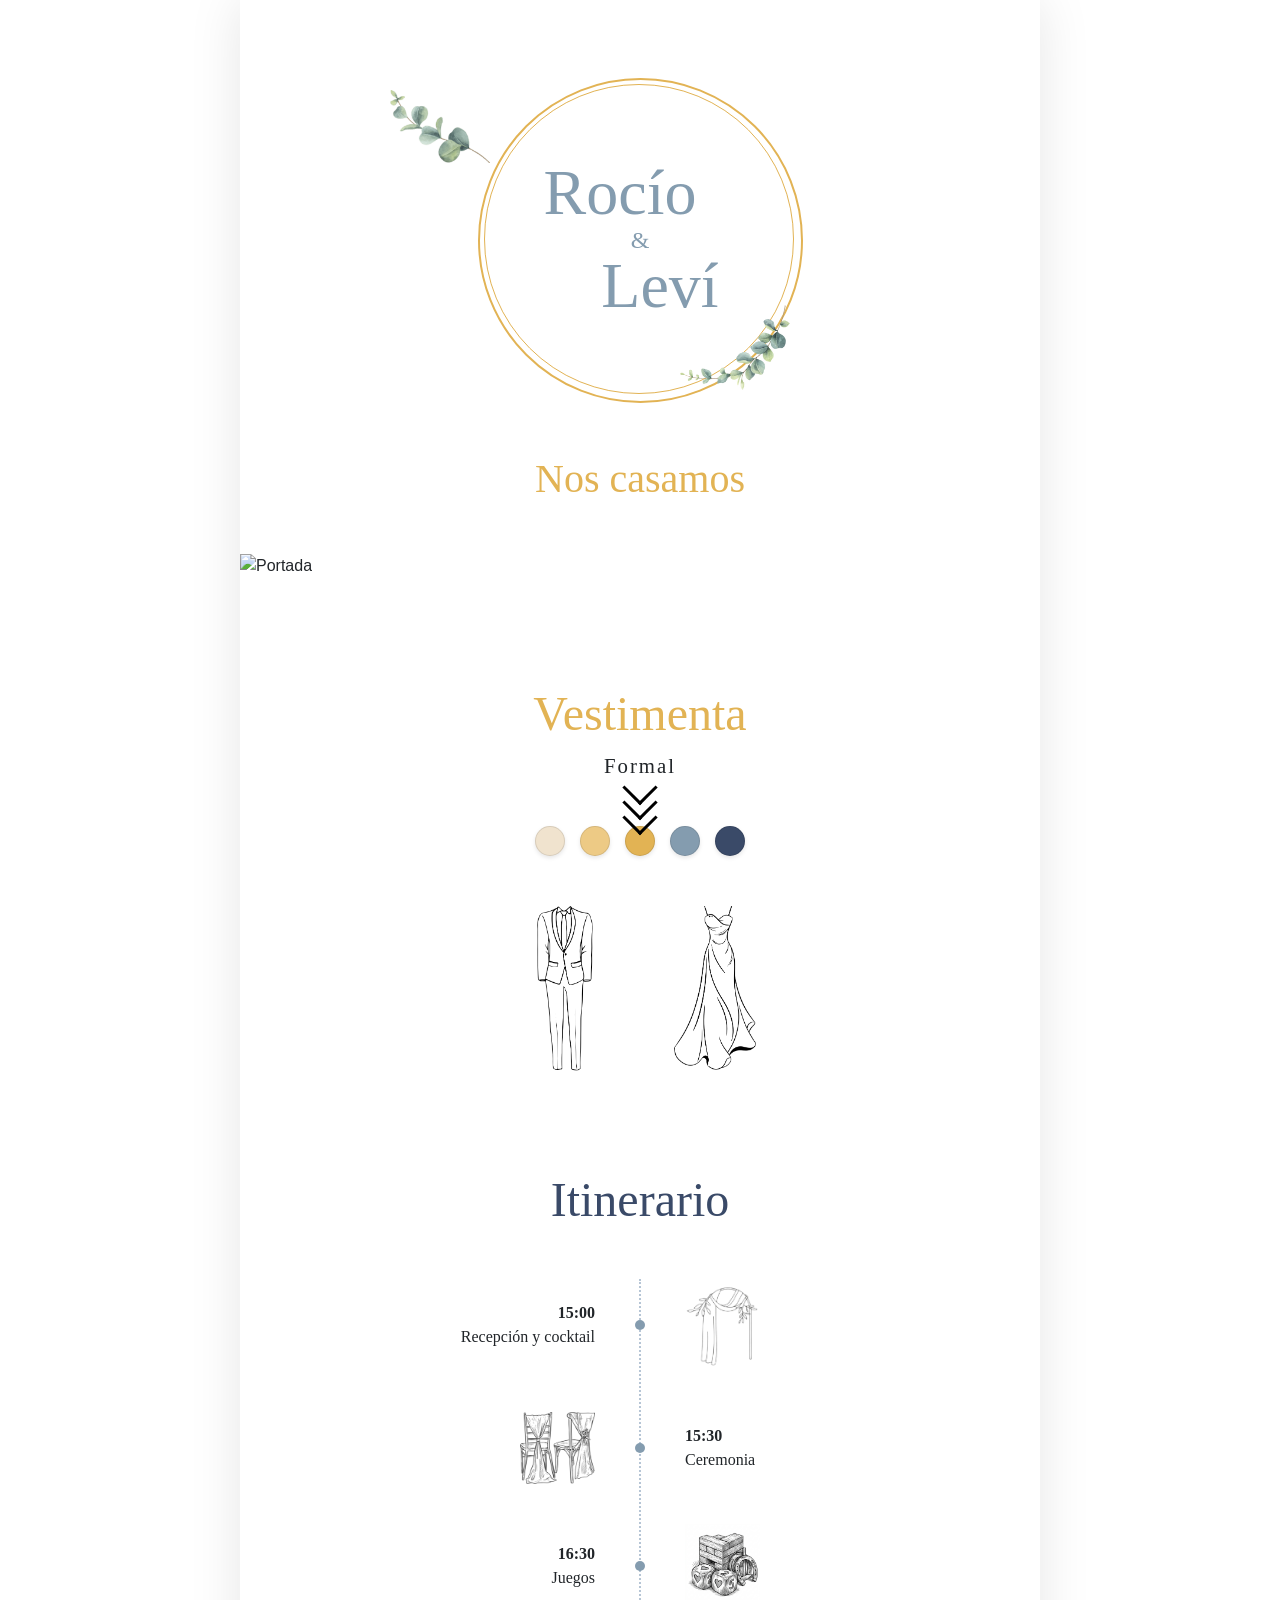
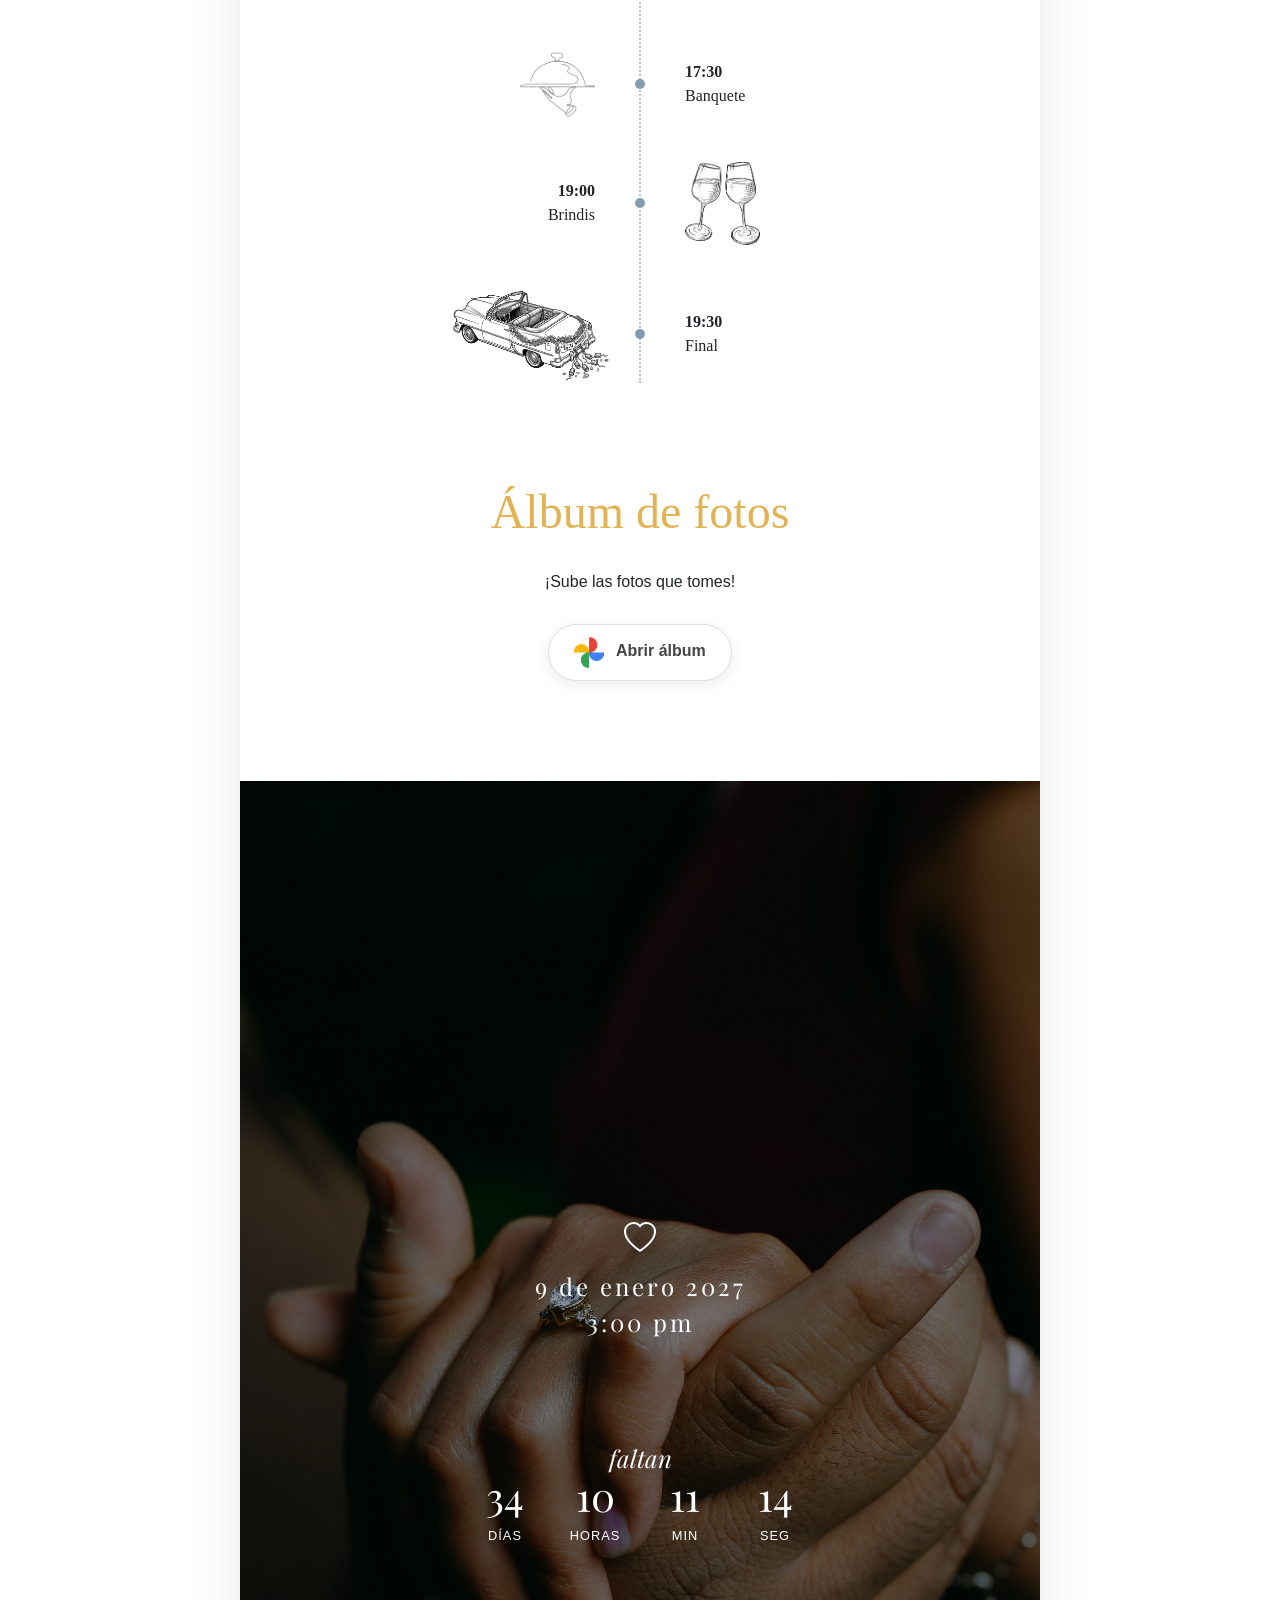
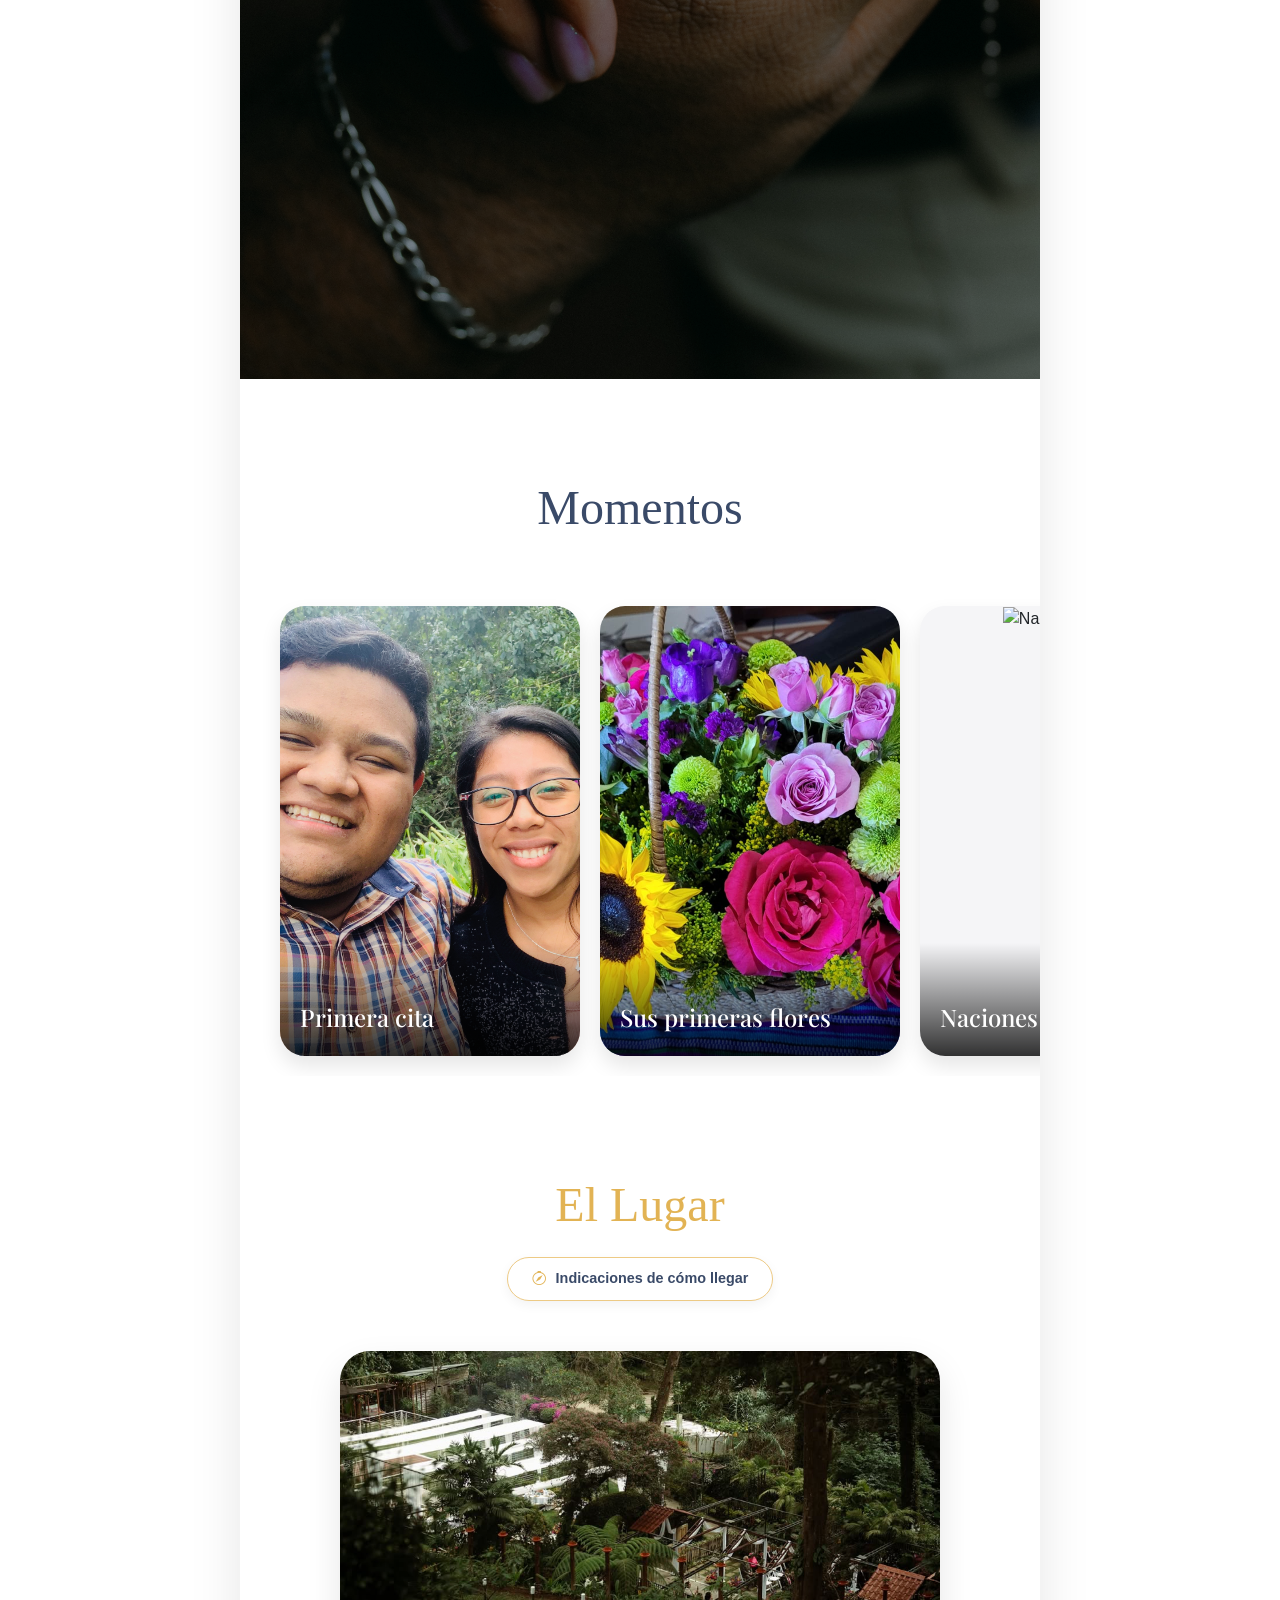
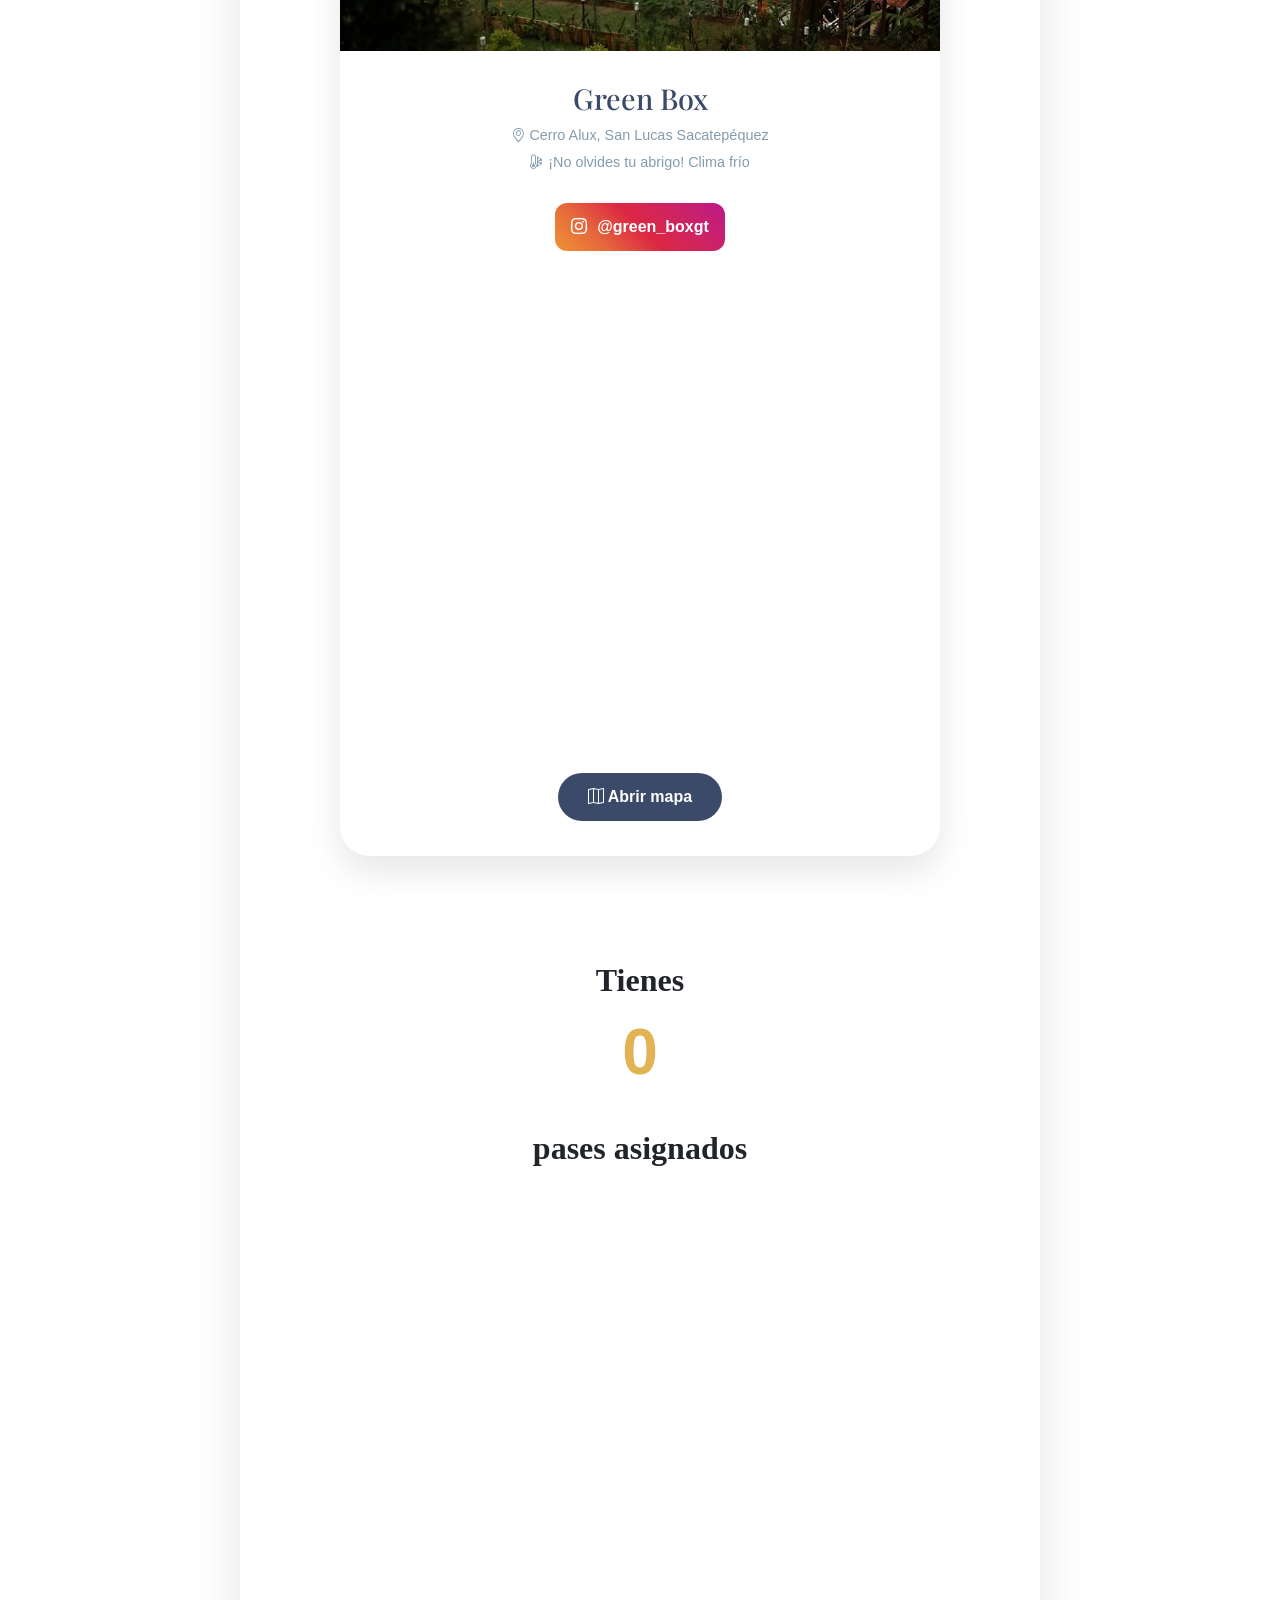
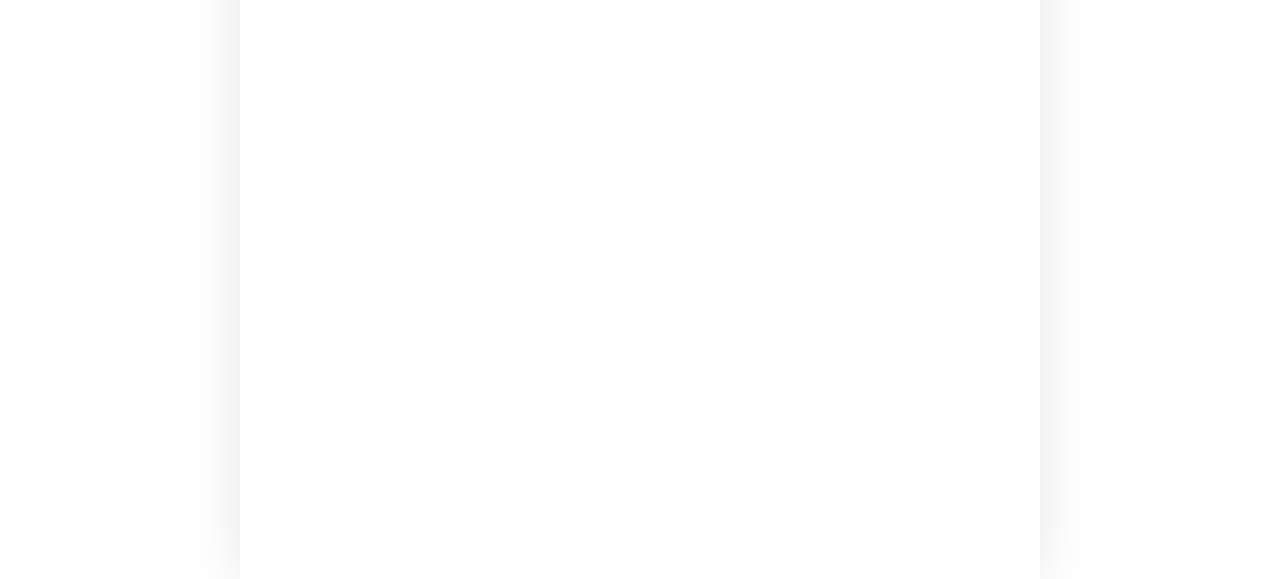
==== index.html @ 745d258a "Solo falta cambiar las fotos del STD" ====
<!DOCTYPE html>
  <html lang="es">
  <head>
    <meta charset="UTF-8">
    <meta name="viewport" content="width=device-width, initial-scale=1.0">
    <title>Boda de Rocío y Leví</title>
    <link rel="icon" href="">
    <link href="assets/bootstrap/css/bootstrap.min.css" rel="stylesheet">
    <link rel="stylesheet" href="index.css">
    <link href="https://fonts.googleapis.com/css2?family=Roboto:wght@400;500;700&display=swap" rel="stylesheet">
    <link href="https://fonts.googleapis.com/css2?family=Playfair+Display:wght@400;700&display=swap" rel="stylesheet">
    <link href="https://cdn.jsdelivr.net/npm/bootstrap-icons/font/bootstrap-icons.css" rel="stylesheet">
  </head>
  <body>


    <!-- FLECHAS DESPLAZAMIENTO -->
    <div id="indicador-scroll" class="scroll-down">
      <span></span>
      <span></span>
      <span></span>
    </div>

    <div class="invitacion-container">

        <div class="contenido">


          <!-- PORTADA DE BIENVENIDA -->
          <div class="logo-boda">
            <div class="circulos-oro"></div>
            
            <img src="images/eucalipto2.png" class="rama-sup" alt="eucalipto">
            <img src="images/eucalipto.png" class="rama-inf" alt="eucalipto">

            <div class="nombres-container">
                <h2 style="padding-right: 40px;" class="nombre-fuente">Rocío</h2>
                <span class="ampersand nombre-fuente">&</span>
                <h2 style="padding-left: 40px;" class="nombre-fuente">Leví</h2>
            </div>
          </div>

          <!-- NOS CASAMOS -->
          <div class="nos-casamos">
            <h1>Nos casamos</h1>
          </div>
          
        </div>

        <!-- FOTO SAVE THE DATE -->
        <img src="images/nosotros/portada.jpg" alt="Portada" class="portada">
        
        <div class="contenido">

          <!-- CÓDIGO DE VESTIMENTA -->
          <div class="vestimenta">
            <div class="vestimenta-titulo">Vestimenta</div>
            <div class="vestimenta-subtitulo">Formal</div>

            <div class="paleta-colores">
              <div class="color-circulo" style="background-color: #F0E3CE;"></div>
              <div class="color-circulo" style="background-color: #EDCA85;"></div>
              <div class="color-circulo" style="background-color: #E2B354;"></div>
              <div class="color-circulo" style="background-color: #849CAF;"></div>
              <div class="color-circulo" style="background-color: #3A4A68;"></div>
            </div>

            <div class="vestimenta-iconos">
              <div class="icono-item">
                <img src="images/dress_code_men.png" alt="Traje" class="img-vestimenta-hombre">
              </div>
              <div class="icono-item">
                <img src="images/dress_code_women.png" alt="Vestido" class="img-vestimenta-mujer">
              </div>
            </div>
          </div>
          
          <!-- ITINERARIO -->
          <div class="itinerario">
            <h1 class="titulo-itinerario">Itinerario</h1>

            <div class="timeline">
                <div class="linea-punteada"></div>

                <div class="timeline-item">
                    <div class="side text-left">
                        <span class="hora">15:00</span>
                        <p class="evento-nom">Recepción y cocktail</p>
                    </div>
                    <div class="dot"></div>
                    <div class="side image-side img-right">
                        <img src="images/recepcion.png" alt="Recepcion y cocktail">
                    </div>
                </div>

                <div class="timeline-item">
                    <div class="side image-side img-left">
                        <img src="images/ceremonia.png" alt="Ceremonia">
                    </div>
                    <div class="dot"></div>
                    <div class="side text-right">
                        <span class="hora">15:30</span>
                        <p class="evento-nom">Ceremonia</p>
                    </div>
                </div>

                <div class="timeline-item">
                    <div class="side text-left">
                        <span class="hora">16:30</span>
                        <p class="evento-nom">Juegos</p>
                    </div>
                    <div class="dot"></div>
                    <div class="side image-side img-right">
                        <img src="images/juegos.png" alt="Juegos">
                    </div>
                </div>

                <div class="timeline-item">
                    <div class="side image-side img-left">
                        <img src="images/banquete.png" alt="Banquete">
                    </div>
                    <div class="dot"></div>
                    <div class="side text-right">
                        <span class="hora">17:30</span>
                        <p class="evento-nom">Banquete</p>
                    </div>
                </div>

                <div class="timeline-item">
                    <div class="side text-left">
                        <span class="hora">19:00</span>
                        <p class="evento-nom">Brindis</p>
                    </div>
                    <div class="dot"></div>
                    <div class="side image-side img-right">
                        <img src="images/cocktail.png" alt="Brindis">
                    </div>
                </div>

                <div class="timeline-item">
                    <div class="side image-side img-left" style="padding-right: 25px !important;">
                        <img src="images/just_married.jpg" style="width: 80%;" alt="Final">
                    </div>
                    <div class="dot"></div>
                    <div class="side text-right">
                        <span class="hora">19:30</span>
                        <p class="evento-nom">Final</p>
                    </div>
                </div>
                
            </div>
          </div>

          <!-- ÁLBUM DE FOTOS -->
          <div class="fotos-google">
            <h1 class="titulo-album-fotos">Álbum de fotos</h1>
            <p class="texto-album-fotos">¡Sube las fotos que tomes!</p>
            
            <a href="https://photos.app.goo.gl/VW4zxiyUsYcw4mxx5" target="_blank" class="btn-photos">
                <img src="images/google_photos_logo.jpg" width="30" style="vertical-align: middle; margin-right: 8px;">
                Abrir álbum
            </a>
          </div>

          <!-- COUNTDOWM -->
          <div class="fecha-contador">
            <img src="images/nosotros//fecha-countdown.jpg" alt="Manos" class="foto-fondo-contador">
              
            <div class="overlay-suave">
                <div class="contador-contenido">
                    <div class="corazon-canva">
                        <i class="bi bi-heart"></i>
                    </div>
                    <div class="anio-canva">9 de enero 2027</div>
                    <div class="anio-canva">3:00 pm</div>

                    <div class="titulo-faltan">faltan</div>
                    
                    <div class="reloj-canva">
                        <div class="unidad">
                            <span id="dias-c" class="numero">00</span>
                            <span class="etiqueta">Días</span>
                        </div>
                        <div class="unidad">
                            <span id="horas-c" class="numero">00</span>
                            <span class="etiqueta">Horas</span>
                        </div>
                        <div class="unidad">
                            <span id="minutos-c" class="numero">00</span>
                            <span class="etiqueta">Min</span>
                        </div>
                        <div class="unidad">
                            <span id="segundos-c" class="numero">00</span>
                            <span class="etiqueta">Seg</span>
                        </div>
                    </div>
                </div>
            </div>
          </div>
          

          <!-- MOMENTOS -->
          <div class="galeria-moments">
            <h1 class="titulo-nuestros-momentos">Momentos</h1>
            
            <div class="carousel-wrapper-apple">
                <div class="contenedor-galeria-scroll" id="galeriaScroll">
                    
                    <div class="tarjeta-foto">
                        <img src="images/nosotros/primera_cita.jpeg" alt="Primera cita">
                        <div class="info-momento">
                            <h3 class="titulo-momento">Primera cita</h3>
                        </div>
                    </div>

                    <div class="tarjeta-foto">
                        <img src="images/nosotros/primeras_flores.jpg" alt="Sus primeras flores">
                        <div class="info-momento">
                            <h3 class="titulo-momento">Sus primeras flores</h3>
                        </div>
                    </div>

                    <div class="tarjeta-foto">
                        <img src="images/nosotros/naciones_unidas.jpeg" alt="Naciones unidas">
                        <div class="info-momento">
                            <h3 class="titulo-momento">Naciones unidas</h3>
                        </div>
                    </div>

                    <div class="tarjeta-foto">
                        <img src="images/nosotros/golfito.jpeg" alt="Jugando golfito">
                        <div class="info-momento">
                            <h3 class="titulo-momento">Jugando golfito</h3>
                        </div>
                    </div>

                    <div class="tarjeta-foto">
                        <img src="images/nosotros/sirviendo.jpeg" alt="Cantando">
                        <div class="info-momento">
                            <h3 class="titulo-momento">Cantando</h3>
                        </div>
                    </div>

                    <div class="tarjeta-foto">
                        <img src="images/nosotros/noviazgo.png" alt="Nos hicimos novios">
                        <div class="info-momento">
                            <h3 class="titulo-momento">Nos hicimos novios</h3>
                        </div>
                    </div>

                    <div class="tarjeta-foto">
                        <img src="images/nosotros/compra_corolla.jpeg" alt="Rocío compró carro">
                        <div class="info-momento">
                            <h3 class="titulo-momento">Rocío compró carro</h3>
                        </div>
                    </div>

                    <div class="tarjeta-foto">
                        <img src="images/nosotros/vacaciones_2024.jpg" alt="Vacaciones 2024">
                        <div class="info-momento">
                            <h3 class="titulo-momento">Vacaciones 2024</h3>
                        </div>
                    </div>

                    <div class="tarjeta-foto">
                        <img src="images/nosotros/primer_aniversario.HEIC" alt="Primer aniversario">
                        <div class="info-momento">
                            <h3 class="titulo-momento">Primer aniversario</h3>
                        </div>
                    </div>

                    <div class="tarjeta-foto">
                        <img src="images/nosotros/cine.jpg" alt="Cine">
                        <div class="info-momento">
                            <h3 class="titulo-momento">Cine</h3>
                        </div>
                    </div>

                    <div class="tarjeta-foto">
                        <img src="images/nosotros/evento_es.jpg" alt="Evento ES">
                        <div class="info-momento">
                            <h3 class="titulo-momento">Evento ES</h3>
                        </div>
                    </div>

                    <div class="tarjeta-foto">
                        <img src="images/nosotros/club_amatitlan.JPG" alt="Vacaciones">
                        <div class="info-momento">
                            <h3 class="titulo-momento">Vacaciones</h3>
                        </div>
                    </div>

                    <div class="tarjeta-foto">
                        <img src="images/nosotros/tecpan.jpg" alt="Tecpan">
                        <div class="info-momento">
                            <h3 class="titulo-momento">Tecpan</h3>
                        </div>
                    </div>

                    <div class="tarjeta-foto">
                        <img src="images/nosotros/picnic.JPG" alt="Picnic">
                        <div class="info-momento">
                            <h3 class="titulo-momento">Picnic</h3>
                        </div>
                    </div>

                    <div class="tarjeta-foto">
                        <img src="images/nosotros/cena_pareja_1.JPG" alt="Cena parejas 2024">
                        <div class="info-momento">
                            <h3 class="titulo-momento">Cena parejas 2024</h3>
                        </div>
                    </div>

                    <div class="tarjeta-foto">
                        <img src="images/nosotros/cumple_24_rocio.jpeg" alt="Cumple 24 de Rocío">
                        <div class="info-momento">
                            <h3 class="titulo-momento">Cumple 24 de Rocío</h3>
                        </div>
                    </div>

                    <div class="tarjeta-foto">
                        <img src="images/nosotros/irtra.jpg" alt="IRTRA">
                        <div class="info-momento">
                            <h3 class="titulo-momento">IRTRA</h3>
                        </div>
                    </div>

                    <div class="tarjeta-foto">
                        <img src="images/nosotros/cumple_27_levi.jpeg" alt="Cumple 27 de Leví">
                        <div class="info-momento">
                            <h3 class="titulo-momento">Cumple 27 de Leví</h3>
                        </div>
                    </div>

                    <div class="tarjeta-foto">
                        <img src="images/nosotros/cafecito.HEIC" alt="Cafecito">
                        <div class="info-momento">
                            <h3 class="titulo-momento">Cafecito</h3>
                        </div>
                    </div>

                    <div class="tarjeta-foto">
                        <img src="images/nosotros/san_antonio_palopo.jpeg" alt="San Antonio Palopó">
                        <div class="info-momento">
                            <h3 class="titulo-momento">San Antonio Palopó</h3>
                        </div>
                    </div>

                    <div class="tarjeta-foto">
                        <img src="images/nosotros/segundo_aniversario.jpeg" alt="Segundo aniversario">
                        <div class="info-momento">
                            <h3 class="titulo-momento">Segundo aniversario</h3>
                        </div>
                    </div>

                    <div class="tarjeta-foto">
                        <img src="images/nosotros/cenita_novios.jpeg" alt="Cenita de novios">
                        <div class="info-momento">
                            <h3 class="titulo-momento">Cenita de novios 🤭</h3>
                        </div>
                    </div>

                    <div class="tarjeta-foto">
                        <img src="images/nosotros/red_carpet.jpeg" alt="Evento Red Carpet">
                        <div class="info-momento">
                            <h3 class="titulo-momento">Evento Red Carpet</h3>
                        </div>
                    </div>

                    <div class="tarjeta-foto">
                        <img src="images/nosotros/antigua_guatemala.HEIC" alt="Paseito Antigua">
                        <div class="info-momento">
                            <h3 class="titulo-momento">Paseito Antigua</h3>
                        </div>
                    </div>

                    <div class="tarjeta-foto">
                        <img src="images/nosotros/compra_casa.jpeg" alt="Compramos casa">
                        <div class="info-momento">
                            <h3 class="titulo-momento">Compramos casa</h3>
                        </div>
                    </div>

                    <div class="tarjeta-foto">
                        <img src="images/nosotros/cena_pareja_2.JPG" alt="Cena parejas 2025">
                        <div class="info-momento">
                            <h3 class="titulo-momento">Cena parejas 2025</h3>
                        </div>
                    </div>

                    <div class="tarjeta-foto">
                        <img src="images/nosotros/cafecito_2.HEIC" alt="Cafecito">
                        <div class="info-momento">
                            <h3 class="titulo-momento">Cafecito</h3>
                        </div>
                    </div>

                    <div class="tarjeta-foto">
                        <img src="images/nosotros/propuesta_matrimonio.jpg" alt="Propuesta de matrimonio">
                        <div class="info-momento">
                            <h3 class="titulo-momento">Propuesta de matrimonio</h3>
                        </div>
                    </div>

                    <div class="tarjeta-foto">
                        <img src="images/nosotros/vacaciones_2026.jpeg" alt="Vacaciones 2026">
                        <div class="info-momento">
                            <h3 class="titulo-momento">Vacaciones 2026</h3>
                        </div>
                    </div>

                </div>
            </div>
          </div>

            <!-- LUGAR Y MAPA -->
            <div class="lugar-boda-seccion">
                <h1 class="titulo-lugar">El Lugar</h1>

                <button type="button" class="btn-indicaciones-modal" data-bs-toggle="modal" data-bs-target="#modalIndicaciones">
                    <i class="bi bi-compass"></i> Indicaciones de cómo llegar
                </button>
                
                <div class="lugar-card">
                    <div class="lugar-foto-wrapper">
                        <img src="images/green_box.png" alt="Green Box" class="lugar-img">
                    </div>

                    <div class="lugar-info">
                        <h2 class="lugar-nombre">Green Box</h2>

                        <p class="lugar-direccion" style="margin-bottom: 5px !important;">
                            <i class="bi bi-geo-alt"></i> Cerro Alux, San Lucas Sacatepéquez
                        </p>
                        <p class="lugar-direccion">
                            <i class="bi bi-thermometer-snow"></i> ¡No olvides tu abrigo! Clima frío
                        </p>
                        
                        
                        <a href="https://www.instagram.com/green_boxgt?utm_source=ig_web_button_share_sheet&igsh=ZDNlZDc0MzIxNw==" target="_blank" class="btn-instagram-lugar">
                            <div class="insta-gradient-bg">
                                <i class="bi bi-instagram"></i>
                                <span>@green_boxgt</span>
                            </div>
                        </a>
                    </div>

                    <div class="mapa-contenedor-final">

                        <iframe src="https://www.google.com/maps/embed?pb=!1m18!1m12!1m3!1d11383.49283257453!2d-90.65238054456277!3d14.614784178969689!2m3!1f0!2f0!3f0!3m2!1i1024!2i768!4f13.1!3m3!1m2!1s0x85890bd290ef0a9b%3A0x4acafa2635bab4cc!2sGreen%20Box!5e0!3m2!1sen!2sgt!4v1777341468167!5m2!1sen!2sgt"
                            width="600" height="450" style="border:0;" allowfullscreen="" referrerpolicy="no-referrer-when-downgrade">
                        </iframe>

                        <a href="https://waze.com/ul/h9fxe1kkn5" target="_blank" class="btn-como-llegar">
                            <i class="bi bi-map"></i> Abrir mapa
                        </a>

                    </div>
                </div>
            </div>


            <!-- MODAL DE INDICACIONES -->
            <div class="modal fade" id="modalIndicaciones" tabindex="-1" aria-labelledby="modalIndicacionesLabel" aria-hidden="true">
                <div class="modal-dialog modal-dialog-centered modal-dialog-scrollable">
                    <div class="modal-content b-modal-personalizado">
                    <div class="modal-header header-indicaciones">
                        <h5 class="modal-title label-modal-header" id="modalIndicacionesLabel">Indicaciones</h5>
                        <button type="button" class="btn-close" data-bs-dismiss="modal" aria-label="Close"></button>
                    </div>
                    <div class="modal-body text-start body-indicaciones">
                        
                        <h6 class="ruta-subtitulo"><i class="bi bi-building"></i> Desde la ciudad</h6>
                        <ul class="ruta-lista">
                            <li>Toma la Carretera Interamericana rumbo a Occidente (Roosevelt/Mixco).</li>
                            <li>Pasa Mixco y sigue recto.</li>
                            <li>Continúa por Cerro Alux (km 25–26) sin desviarte.</li>
                            <li>Pasa el paso a desnivel de San Lucas.</li>
                            <li>En el km 29 aprox., verás la entrada a San Lucas a la derecha.</li>
                            <li>Entra al municipio.</li>
                            <li>Sigue la ruta principal y la señalización hacia Greenbox.</li>
                            <li class="referencia-item">📍 <strong>Referencia:</strong> después del paso a desnivel, mantente atento a la derecha; es la entrada principal a San Lucas.</li>
                        </ul>

                        <hr class="divisor-modal">

                        <h6 class="ruta-subtitulo"><i class="bi bi-tree"></i> Desde Bárcenas / El Sope</h6>
                        <ul class="ruta-lista">
                            <li>Tomar la carretera desde Bárcenas en dirección hacia San Lucas.</li>
                            <li>Conducir recto por la ruta conocida como El Sope.</li>
                            <li>Continuar ascendiendo hasta incorporarte a la Carretera Interamericana (CA-1).</li>
                            <li>Al incorporarte, girar a la izquierda en dirección a San Lucas Sacatepéquez.</li>
                            <li>Avanzar pocos minutos hasta ubicar la entrada principal al municipio.</li>
                            <li>Ingresar y seguir señalización hacia Greenbox.</li>
                        </ul>

                    </div>
                    </div>
                </div>
            </div>

            <!-- PASES -->
            <div class="seccion-pases">
                <p class="texto-pases">Tienes</p>
                <div class="contador-pases">
                    <span class="numeroPases" id="cantidad-pases">0</span>
                </div>
                <p class="texto-pases" id="texto-pases">pases asignados</p>
            </div>

          <!-- CONFIRMACIÓN -->
            <div class="contact-container">    
                <div style="height: 100%;">
                <iframe src="https://docs.google.com/forms/d/e/1FAIpQLSca4p5Mwh-yC5dM4IuzAKACCfozOs-APftJZgqv7Bh28rcJug/viewform?embedded=true"
                    class="google-form-iframe"
                    frameborder="0"
                    marginheight="0"
                    marginwidth="0">
                    Loading…
                </iframe>
                </div>
            </div>

        </div>
    </div>
    
    <script src="assets/bootstrap/js/bootstrap.bundle.min.js"></script>
    <script src="index.js"></script>
  </body>
</html>
---- index.css ----
/* COLORES

Blanco: F0F8FF
Blanco hueso: F0E3CE
Dorado suave: EDCA85
Dorado fuerte: E2B354
Celeste claro: 849CAF
Celeste dark: 3A4A68

*/

/* GENERAL */

body {
  background-color: #FFFFFF; /* Fondo del sitio que no es parte de la invitación */
  margin: 0;
  padding: 0;
  display: flex;
  justify-content: center; /* Centra la invitación horizontalmente */
  font-family: 'Arial', sans-serif;
}

.invitacion-container {
    background-color: #FFFFFF; /* Fondo de la invitación */
    width: 100%;
    max-width: 800px; /* Ancho máximo de una tablet pequeña/celular grande */
    min-height: 100vh; /* Que siempre ocupe todo el alto */
    box-shadow: 0 0 50px rgba(0,0,0,0.1); /* Sombra elegante para separar del fondo */
    position: relative;
}

/* Estilos de ejemplo para el contenido */
.contenido {
    text-align: center;
}


/* FLECHAS DESPLAZAMIENTO */

.scroll-down {
  position: fixed;
  bottom: 75px;
  left: 50%;
  transform: translateX(-50%);
  z-index: 999;
  display: flex;
  flex-direction: column;
  align-items: center;
  transition: opacity 0.5s ease, visibility 0.5s;
}

.scroll-down span {
  display: block;
  width: 25px;      /* Un poquito más grandes para que se vean */
  height: 25px;
  border-bottom: 3px solid black; /* Dorado fuerte */
  border-right: 3px solid black;
  transform: rotate(45deg);
  margin: -5px;     /* Ajuste de separación */
  animation: flechas-scroll 2s infinite;
}

.scroll-down span:nth-child(2) { animation-delay: -0.2s; }
.scroll-down span:nth-child(3) { animation-delay: -0.4s; }

@keyframes flechas-scroll {
  0% { opacity: 0; transform: rotate(45deg) translate(-20px, -20px); }
  50% { opacity: 1; }
  100% { opacity: 0; transform: rotate(45deg) translate(20px, 20px); }
}

.scroll-hidden {
  opacity: 0;
  visibility: hidden;
}


/* PORTADA DE BIENVENIDA */

.logo-boda {
  padding-top: 200px;
  padding-bottom: 175px;
  position: relative;
  width: 300px;
  height: 300px;
  margin: 40px auto;
  display: flex;
  justify-content: center;
  align-items: center;
  overflow: visible;
}

.circulos-oro {
    position: absolute;
    width: 325px;
    height: 325px;
    border: 2px solid #E2B354;
    border-radius: 50%;
}

.circulos-oro::after {
    content: '';
    position: absolute;
    top: 4px; left: 4px;
    width: 310px; height: 310px;
    border: 1px solid #E2B354;
    border-radius: 50%;
}

.nombres-container {
    text-align: center;
    color: #849CAF;
    z-index: 3;
}

.nombre-fuente {
    font-family: 'Special Elite', cursive;
    font-size: 4rem;
    margin: 0;
    font-weight: 400;
}

.ampersand {
    font-size: 1.5rem;
    display: block;
    margin: -10px 0;
}

.rama-sup {
  top: 50px;
  left: -100px;
  width: 100px;
  transform-origin: bottom right;
  position: absolute;
  z-index: 2;
  pointer-events: none;
  animation: viento-superior 3s ease-in-out infinite alternate;
  animation-delay: 0.7s;
}

.rama-inf {
  bottom: 25px;
  right: 0px;
  width: 110px;
  transform-origin: top left;
  position: absolute;
  z-index: 2;
  pointer-events: none;
  animation: viento-inferior 3s ease-in-out infinite alternate;
  animation-delay: 0.7s;
}

/* Animación de viento */
@keyframes viento-inferior {
    0% { transform: rotate(0deg); }
    100% { transform: rotate(4deg); }
}

@keyframes viento-superior {
    0% { transform: rotate(110deg); }
    100% { transform: rotate(105deg); }
}


/* NOS CASAMOS */

.nos-casamos {
  text-align: center;
  font-family: 'Special Elite', cursive;
  color: #E2B354;
  
  margin-bottom: 50px;
}

.nos-casamos h1 {
  font-size: 2.5rem;
}


/* FOTO SAVE THE DATE */

img.portada {
    width: 100%;
    height: auto;
}


/* CÓDIGO DE VESTIMENTA */

.vestimenta {
  margin-top: 100px;
}

.vestimenta-titulo {
  font-family: 'Pinyon Script', cursive;
  font-size: 3rem;
  color: #E2B354;
  top: 50%;
  left: 50%;
  white-space: nowrap;
}

.vestimenta-subtitulo {
  font-family: 'Pinyon Script', serif;
  font-size: 1.3rem;
  letter-spacing: 2px;
  display: inline-block;
  margin-bottom: 25px;
}

.paleta-colores {
  margin-top: 20px;
  margin-bottom: 50px;
  display: flex;
  justify-content: center;
  gap: 15px; /* Espacio entre los círculos */
}

.color-circulo {
    width: 30px;
    height: 30px;
    border-radius: 50%;
    border: 1px solid rgba(0,0,0,0.1); /* Bordecito sutil por si el color es muy claro */
    box-shadow: 0 2px 4px rgba(0,0,0,0.1); /* Sombra suave para dar relieve */
}

@media (max-width: 480px) {
    .color-circulo {
        width: 25px;
        height: 25px;
    }
    .paleta-colores {
        gap: 10px;
    }
}

.vestimenta-iconos {
    display: flex;
    justify-content: center;
    gap: 0px; /* Espacio entre el traje y el vestido */
}

.icono-item {
    flex: 0 1 150px; /* Controla el ancho máximo de cada icono */
}

.img-vestimenta-hombre {
    width: 37%;
    height: auto;
}

.img-vestimenta-mujer {
    width: 55%;
    height: auto;
}


/* ITINERARIO */

.itinerario {
    margin-top: 100px;
}

.titulo-itinerario {
    font-family: 'Pinyon Script', cursive;
    font-size: 3rem;
    color: #3A4A68;
    margin-bottom: 50px;
}

.timeline {
    position: relative;
    max-width: 500px;
    margin: 0 auto;
}

.linea-punteada {
    position: absolute;
    left: 50%;
    top: 0;
    bottom: 0;
    width: 2px;
    border-left: 2px dotted #B6C5D5;
    transform: translateX(-50%);
}

.timeline-item {
    display: flex;
    align-items: center;
    justify-content: center;
    margin-bottom: 40px;
    position: relative;
}

.side { width: 45%; }
.image-side img { width: 75px; }

.img-right { text-align: left; padding-left: 40px; }
.img-left { text-align: right; padding-right: 40px; }

.text-right { text-align: left; padding-left: 40px; }
.text-left { text-align: right; padding-right: 40px; }

.hora {
    font-family: 'Special Elite', cursive;
    font-weight: bold;
    display: block;
}

.evento-nom {
    font-family: 'Special Elite', cursive;
    margin: 0;
}

.dot {
    width: 10px;
    height: 10px;
    background-color: #849CAF;
    border-radius: 50%;
    z-index: 5;
    flex-shrink: 0;
}

@media (max-width: 480px) {
    .side { width: 42%; }
}


/* ÁLBUM DE FOTOS */

.fotos-google {
  margin-top: 100px;
}

.titulo-album-fotos {
    font-family: 'Pinyon Script', cursive;
    font-size: 3rem;
    color: #E2B354; 
}

.texto-album-fotos {
  margin-top: 30px;
  margin-bottom: 30px;
  font-family: sans-serif;
}

.btn-photos {
    background-color: #ffffff;
    color: #444;
    padding: 12px 25px;
    border-radius: 50px;
    text-decoration: none;
    font-family: 'Segoe UI', Arial, sans-serif;
    font-weight: 600;
    display: inline-block;
    border: 1px solid #ddd;
    transition: all 0.3s ease;
    box-shadow: 0 4px 15px rgba(0,0,0,0.08);
}

.btn-photos:hover {
    background-color: #f8f9fa;
    transform: translateY(-2px);
    box-shadow: 0 6px 20px rgba(0,0,0,0.12);
    border-color: #ccc;
}


/* COUNTDOWN */

.fecha-contador {
    position: relative;
    width: 100%;
    margin-top: 100px;
    overflow: hidden;
}

.foto-fondo-contador {
    width: 100%;
    height: 100%;
    object-fit: cover; /* Hace que la imagen no se deforme */
    display: block;
}

.overlay-suave {
    position: absolute;
    top: 0;
    left: 0;
    width: 100%;
    height: 100%;
    background-color: rgba(0, 0, 0, 0.35); /* Capa para que se lea el texto */
    display: flex;
    justify-content: center;
    align-items: center;
}

.corazon-canva {
  font-size: 2rem;
  margin-bottom: 5px;
}

.anio-canva {
  font-family: 'Playfair Display', serif;
  letter-spacing: 3px;
  font-size: 1.5rem;
}

.titulo-faltan {
  font-size: 1rem;
  font-family: 'Playfair Display', serif;
  font-style: italic;
  font-size: 1.5rem;
  margin: 100px 0 0;
}

.contador-contenido {
    text-align: center;
    color: #FFFFFF;
    z-index: 5;
}

.reloj-canva {
  display: flex;
  justify-content: center; gap: 15px;
}

.unidad {
  display: flex;
  flex-direction: column;
  align-items: center;
  width: 75px;
}

.numero {
  font-family: 'Playfair Display', serif;
  font-size: 2.5rem; line-height: 1;
  display: inline-block;
  width: 100%;             /* Asegura que use todo el ancho de .unidad */
  font-variant-numeric: tabular-nums;
}

.etiqueta {
  font-size: 0.8rem;
  text-transform: uppercase;
  margin-top: 10px;
  letter-spacing: 1px;
}


/* MOMENTOS */

.galeria-moments {
    margin-top: 100px;
}

.titulo-nuestros-momentos {
    font-family: 'Pinyon Script', cursive;
    font-size: 3rem;
    color: #3A4A68;
    margin-bottom: 50px;
}

.carousel-wrapper-apple {
    position: relative;
    width: 100%;
    margin-top: 30px;
}

.contenedor-galeria-scroll {
    display: flex;
    overflow-x: auto;
    scroll-behavior: smooth;
    gap: 20px;
    padding: 20px 40px;
    scrollbar-width: none;
}

.contenedor-galeria-scroll::-webkit-scrollbar {
    display: none;
}

.tarjeta-foto {
    position: relative;
    flex: 0 0 300px;
    height: 450px;
    border-radius: 25px;
    overflow: hidden;
    background-color: #f5f5f7;
    box-shadow: 0 10px 20px rgba(0,0,0,0.1);
    transition: transform 0.3s ease;
}

.tarjeta-foto:hover {
    transform: scale(1.02);
}

.tarjeta-foto img {
    width: 100%;
    height: 100%;
    object-fit: cover;
}

.info-momento {
    position: absolute;
    bottom: 0;
    left: 0;
    width: 100%;
    padding: 60px 20px 25px;
    background: linear-gradient(to top, rgba(0,0,0,0.8) 0%, rgba(0,0,0,0) 100%);
    color: white;
    text-align: left;
}

.subtitulo-momento {
    font-family: 'Roboto', sans-serif;
    font-size: 0.75rem;
    font-weight: 700;
    text-transform: uppercase;
    letter-spacing: 1.5px;
    margin-bottom: 8px;
    color: rgba(255, 255, 255, 0.8);
}

.titulo-momento {
    font-family: 'Playfair Display', serif;
    font-size: 1.5rem;
    margin: 0;
    line-height: 1.2;
}

@media (max-width: 480px) {
    .tarjeta-foto {
        flex: 0 0 260px;
        height: 380px;
    }
    
    .contenedor-galeria-scroll {
        padding: 10px 20px;
    }

    .btn-nav-galeria {
        display: none;
    }
}


/* LUGAR Y MAPA */ 

.titulo-lugar {
    font-family: 'Pinyon Script', cursive;
    font-size: 3rem;
    color: #E2B354; 
}

.lugar-boda-seccion {
    margin-top: 100px;
    padding: 0 20px;
    text-align: center;
}

.btn-indicaciones-modal {
    background-color: #ffffff;
    color: #3A4A68;
    border: 1px solid #EDCA85;
    padding: 10px 24px;
    border-radius: 50px;
    font-weight: 600;
    font-size: 0.9rem;
    margin-top: 15px;
    margin-bottom: 10px;
    transition: all 0.3s ease;
    box-shadow: 0 4px 12px rgba(0,0,0,0.05);
}

.btn-indicaciones-modal i {
    margin-right: 6px;
    color: #E2B354;
}

.btn-indicaciones-modal:hover {
    background-color: #3A4A68;
    color: #ffffff;
    border-color: #3A4A68;
    transform: translateY(-2px);
    box-shadow: 0 6px 15px rgba(58, 74, 104, 0.2);
}

.btn-indicaciones-modal:hover i {
    color: #EDCA85;
}

.lugar-card {
    max-width: 600px;
    margin: 40px auto;
    background: #fff;
    border-radius: 30px;
    overflow: hidden;
    box-shadow: 0 15px 35px rgba(0,0,0,0.1);
}

.lugar-foto-wrapper {
    position: relative;
    height: 300px;
}

.lugar-img {
    width: 100%;
    height: 100%;
    object-fit: cover;
}

.lugar-info {
    padding: 30px;
    text-align: center;
}

.lugar-nombre {
    font-family: 'Playfair Display', serif;
    font-size: 1.8rem;
    color: #3A4A68;
    margin-bottom: 10px;
}

.lugar-direccion {
    color: #849CAF;
    font-size: 0.9rem;
    margin-bottom: 20px;
}

@media (max-width: 480px) {
    .lugar-foto-wrapper { height: 200px; }
    .lugar-nombre { font-size: 1.5rem; }
}

.btn-instagram-lugar {
    text-decoration: none;
    display: inline-block;
    width: 170px;
    margin-top: 10px;
}

.insta-gradient-bg {
    background: linear-gradient(45deg, #f09433 0%, #e6683c 25%, #dc2743 50%, #cc2366 75%, #bc1888 100%);
    color: white;
    display: flex;
    align-items: center;
    justify-content: center;
    gap: 10px;
    padding: 12px;
    border-radius: 12px;
    font-weight: 600;
    transition: transform 0.2s;
}

.insta-gradient-bg:hover {
    transform: scale(1.02);
}

.btn-como-llegar {
    margin-top: 35px;
    margin-bottom: 35px;
    display: inline-block;
    background-color: #3A4A68;
    color: white;
    padding: 12px 30px;
    border-radius: 50px;
    text-decoration: none;
    font-weight: 600;
    transition: all 0.3s ease;
}

.btn-como-llegar:hover {
    transform: translateY(-3px);
}





/* PASES */

.seccion-pases {
    margin-top: 100px;
    text-align: center;
}

.texto-pases {
    font-size: 2rem;
    font-weight: bold;
    font-family: 'Pinyon Script', cursive;
}

.numeroPases {
    margin-bottom: 40px;
    display: block;
    font-size: 4rem;
    font-weight: bold;
    color: #E2B354;
    line-height: 1;
}


/* CONFIRMACIÓN */

.contact-container{
  margin-top: 100px;
}

.logo-contact {
  margin: 0 auto 20px auto;
  max-width: 150px;
}

.label-contact-header{
  color: #192e5a;
}

.social-links {
  display: flex;
  gap: 15px; /* Espacio entre íconos */
  margin-top: 10px;
}

.social-icon {
  text-decoration: none;
  color: #333; /* Color inicial del ícono */
  font-size: 30px; /* Tamaño de los íconos */
  transition: transform 0.3s, color 0.3s;
}

@media (hover: hover) {
  .social-icon:hover {
    transform: scale(1.2); /* Agranda el ícono al pasar el cursor */
    color: #026322; /* Cambia de color al hacer hover */
  }
}


/* CONTACTO-FORMULARIO */

.google-form-iframe {
  width: 100%;
  height: 100vh;
}






/* MODAL DE INDICACIONES */
.b-modal-personalizado {
    border-radius: 25px !important;
    border: none !important;
    box-shadow: 0 20px 50px rgba(0,0,0,0.15);
}

.label-modal-header{
    font-size: 1.5rem;
    font-weight: 700;
    color: #192e5a;
}

.header-indicaciones {
    border-bottom: 1px solid #F0E3CE !important; /* Blanco hueso */
    padding: 20px 25px !important;
}

.body-indicaciones {
    padding: 25px !important;
    background-color: #ffffff;
}

.ruta-subtitulo {
    color: #192e5a;
    font-weight: 700;
    font-size: 1.1rem;
    margin-bottom: 15px;
    display: flex;
    align-items: center;
    gap: 8px;
}

.ruta-subtitulo i {
    color: #E2B354;
}

.ruta-lista {
    list-style: none;
    padding-left: 0;
    margin-bottom: 25px;
}

.ruta-lista li {
    font-size: 0.95rem;
    color: #444444;
    position: relative;
    padding-left: 20px;
    margin-bottom: 10px;
    line-height: 1.5;
}

.ruta-lista li::before {
    content: "•";
    color: #E2B354;
    font-weight: bold;
    font-size: 1.2rem;
    position: absolute;
    left: 0;
    top: -2px;
}

.ruta-lista li.referencia-item::before {
    content: "" !important;
}
.referencia-item {
    font-size: 0.9rem !important;
    background-color: #F0F8FF;
    padding: 12px;
    border-radius: 12px;
    padding-left: 10px solid #849CAF;
    margin-top: 15px;
}

.divisor-modal {
    border-top: 1px dashed #EDCA85;
    opacity: 0.5;
    margin: 25px 0;
}
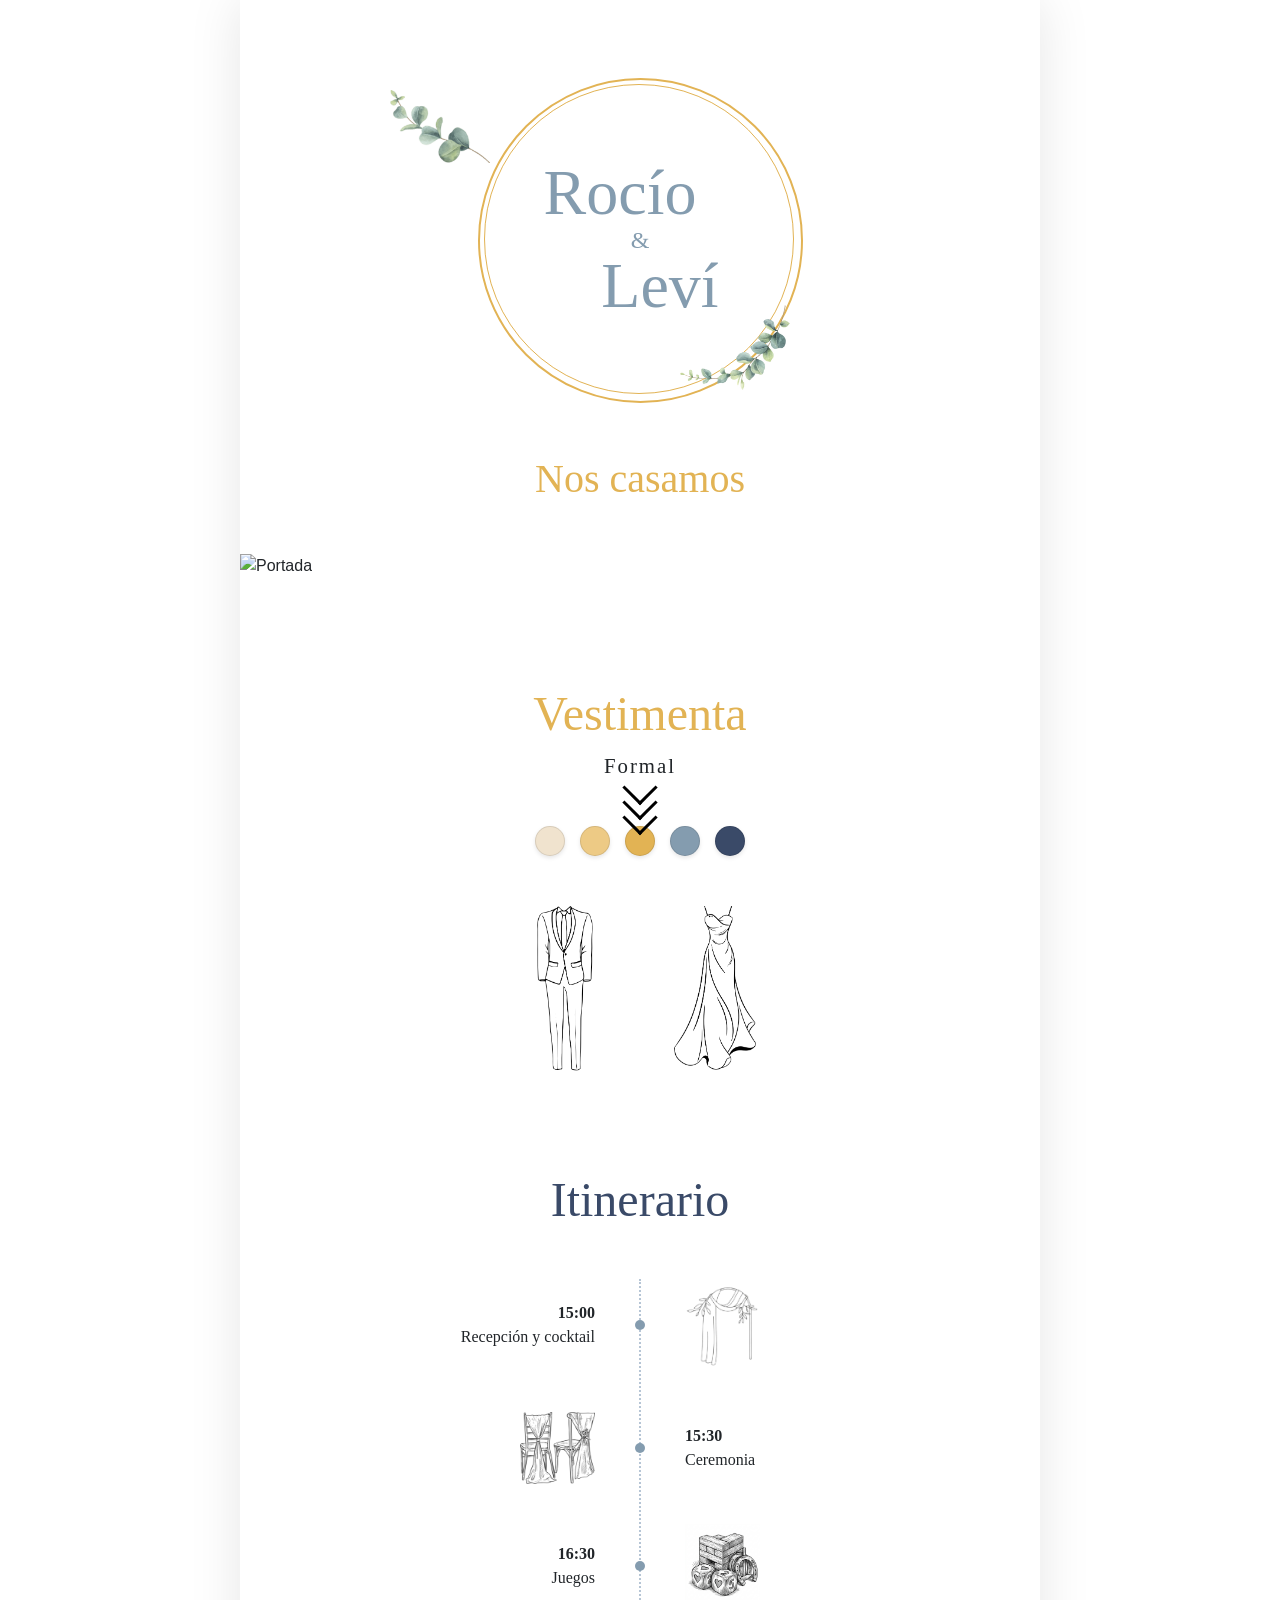
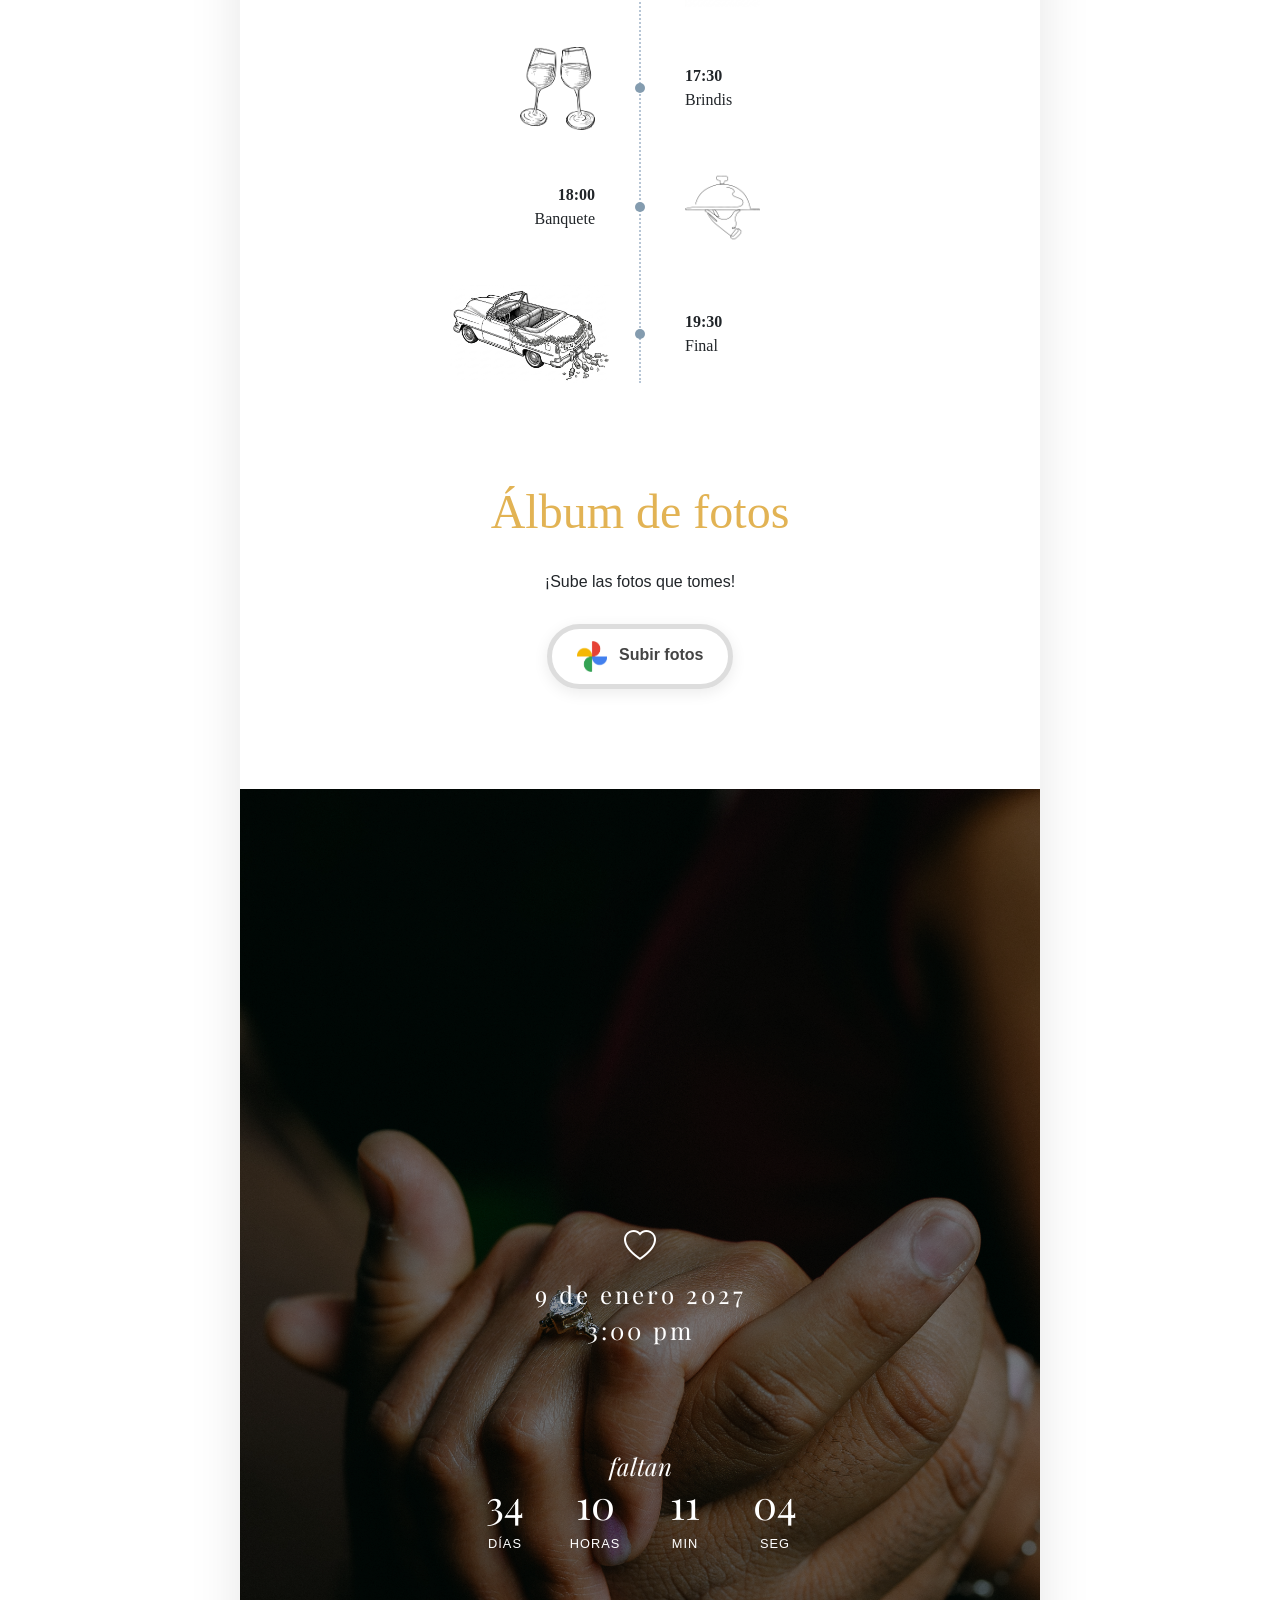
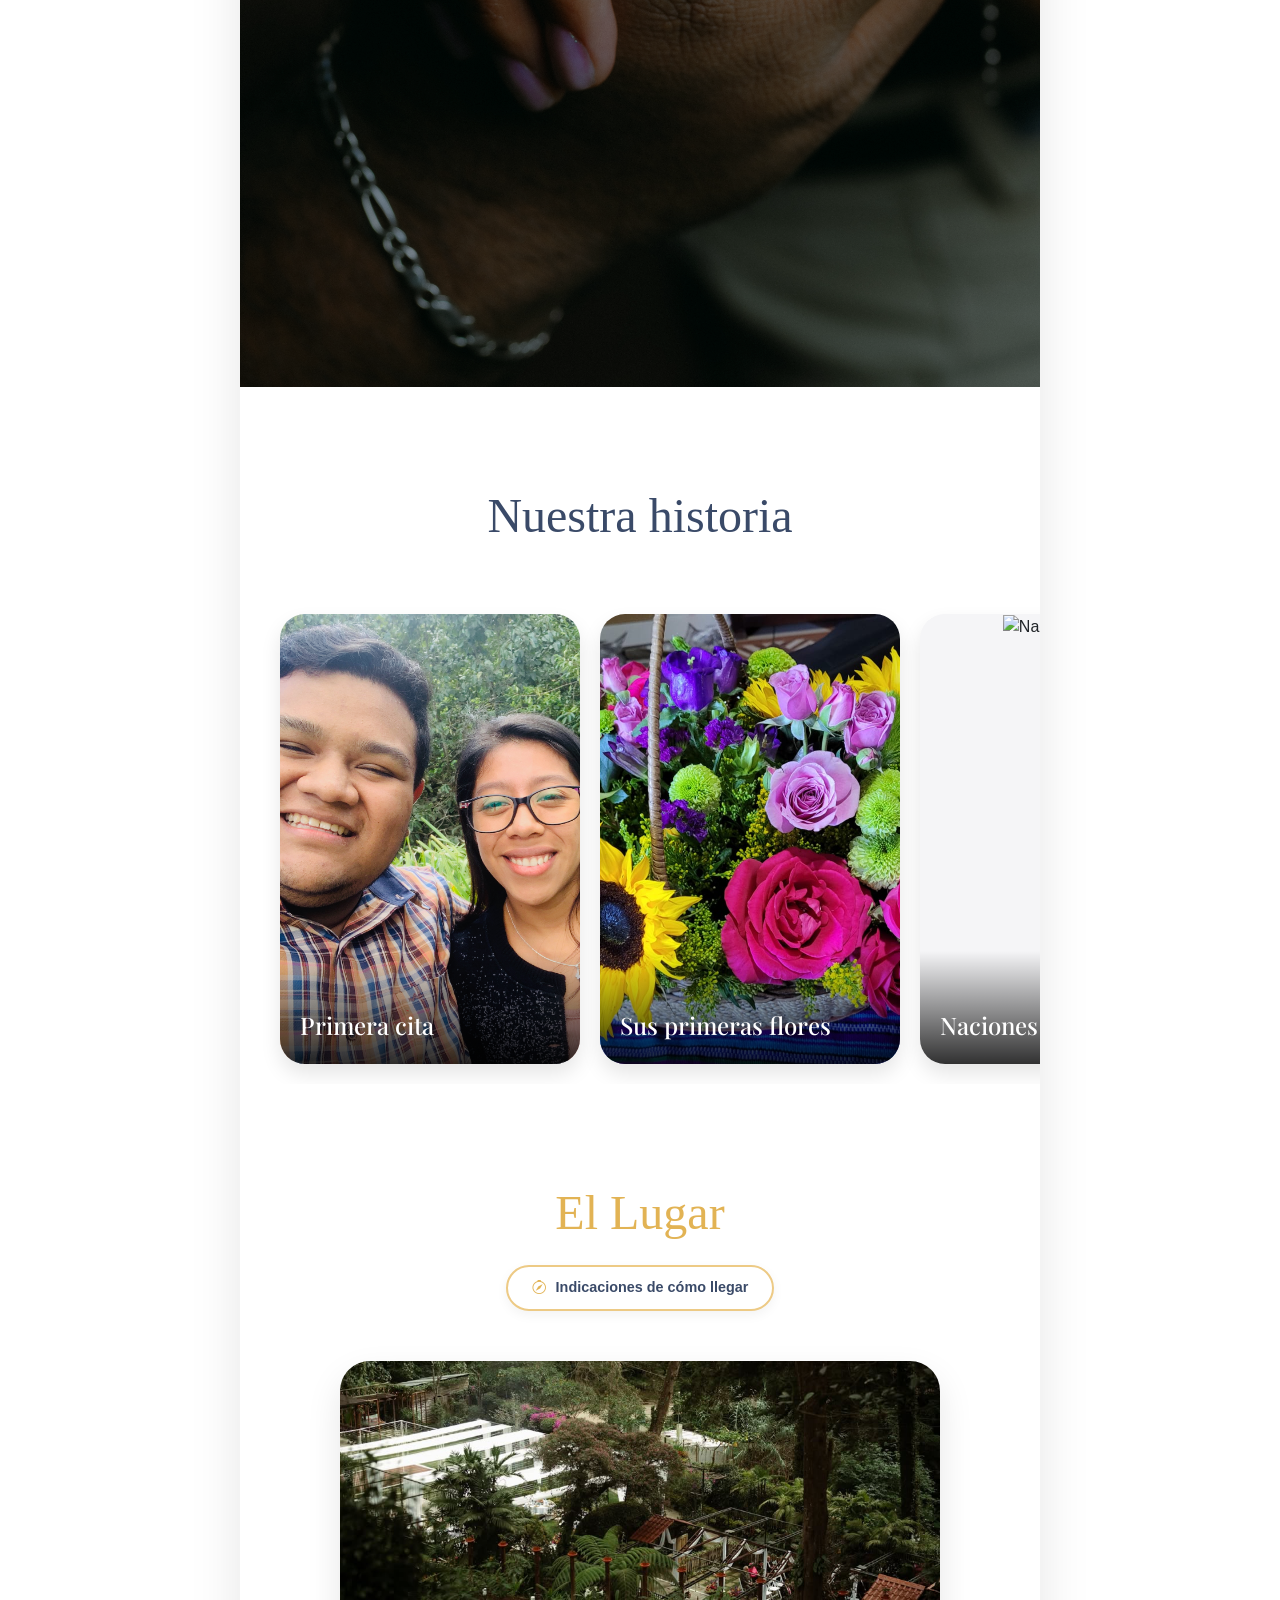
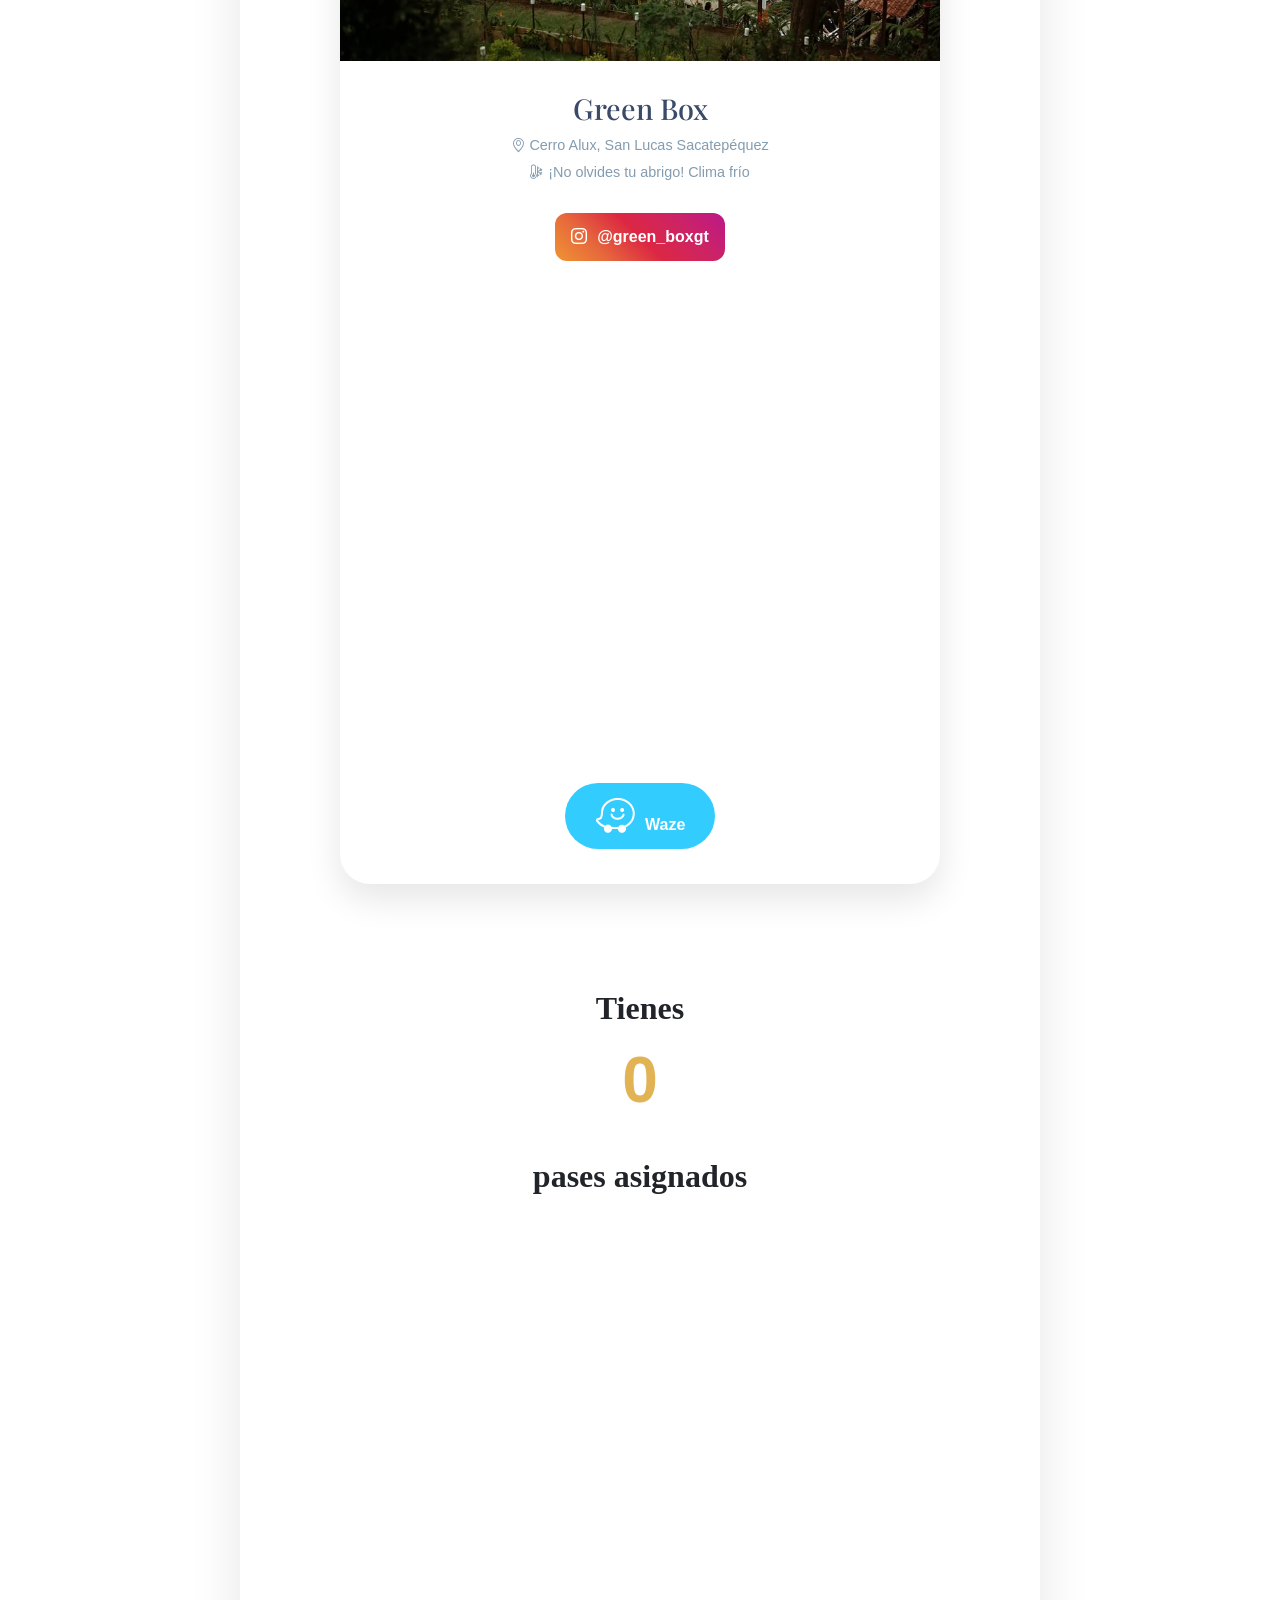
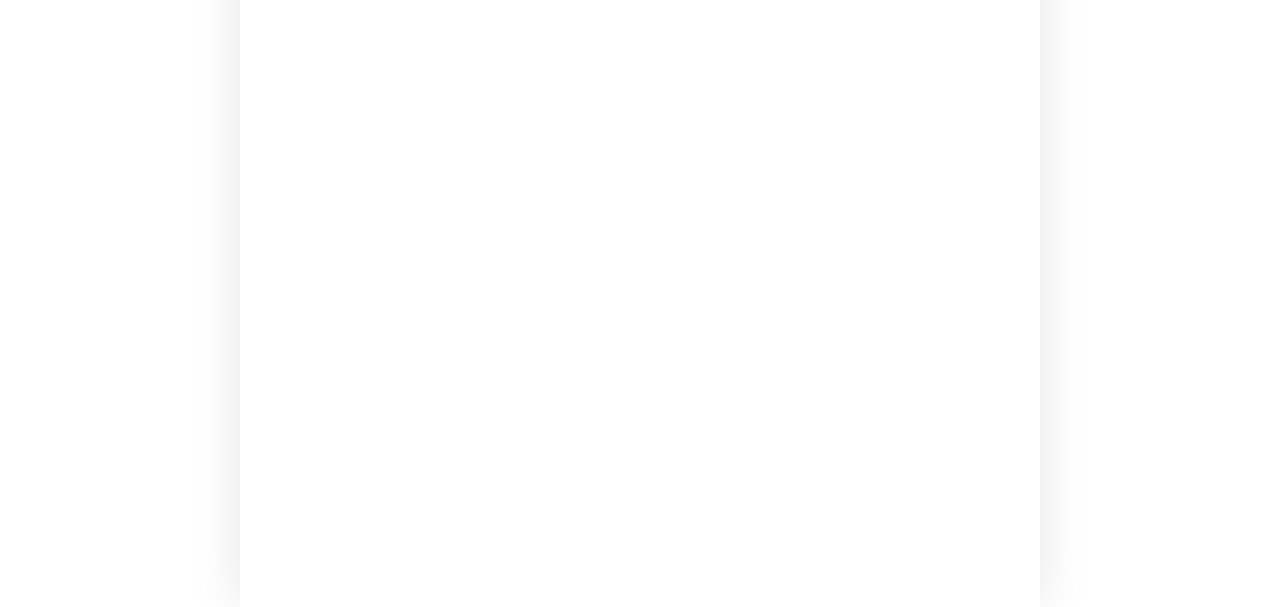
==== commit dff7848a: "Cambios feedback" ====
--- a/index.html
+++ b/index.html
@@ -10,6 +10,7 @@
     <link href="https://fonts.googleapis.com/css2?family=Roboto:wght@400;500;700&display=swap" rel="stylesheet">
     <link href="https://fonts.googleapis.com/css2?family=Playfair+Display:wght@400;700&display=swap" rel="stylesheet">
     <link href="https://cdn.jsdelivr.net/npm/bootstrap-icons/font/bootstrap-icons.css" rel="stylesheet">
+    <link href="https://cdnjs.cloudflare.com/ajax/libs/font-awesome/6.5.1/css/all.min.css" integrity="sha512-DTOQO9RWCH3ppGqcWaEA1BIZOC6xxalwEsw9c2QQeAIftl+Vegovlnee1c9QX4TctnWMn13TZye+giMm8e2LwA==" crossorigin="anonymous" referrerpolicy="no-referrer" rel="stylesheet"/>
   </head>
   <body>
 
@@ -117,23 +118,23 @@
 
                 <div class="timeline-item">
                     <div class="side image-side img-left">
-                        <img src="images/banquete.png" alt="Banquete">
+                        <img src="images/cocktail.png" alt="Brindis">
                     </div>
                     <div class="dot"></div>
                     <div class="side text-right">
                         <span class="hora">17:30</span>
-                        <p class="evento-nom">Banquete</p>
+                        <p class="evento-nom">Brindis</p>
                     </div>
                 </div>
 
                 <div class="timeline-item">
                     <div class="side text-left">
-                        <span class="hora">19:00</span>
-                        <p class="evento-nom">Brindis</p>
+                        <span class="hora">18:00</span>
+                        <p class="evento-nom">Banquete</p>
                     </div>
                     <div class="dot"></div>
                     <div class="side image-side img-right">
-                        <img src="images/cocktail.png" alt="Brindis">
+                        <img src="images/banquete.png" alt="Banquete">
                     </div>
                 </div>
 
@@ -158,7 +159,7 @@
             
             <a href="https://photos.app.goo.gl/VW4zxiyUsYcw4mxx5" target="_blank" class="btn-photos">
                 <img src="images/google_photos_logo.jpg" width="30" style="vertical-align: middle; margin-right: 8px;">
-                Abrir álbum
+                Subir fotos
             </a>
           </div>
 
@@ -201,7 +202,7 @@
 
           <!-- MOMENTOS -->
           <div class="galeria-moments">
-            <h1 class="titulo-nuestros-momentos">Momentos</h1>
+            <h1 class="titulo-nuestros-momentos">Nuestra historia</h1>
             
             <div class="carousel-wrapper-apple">
                 <div class="contenedor-galeria-scroll" id="galeriaScroll">
@@ -452,7 +453,7 @@
                         </iframe>
 
                         <a href="https://waze.com/ul/h9fxe1kkn5" target="_blank" class="btn-como-llegar">
-                            <i class="bi bi-map"></i> Abrir mapa
+                            <i class="fa-brands fa-waze fs-1" style="padding-right: 6px;"></i>   Waze
                         </a>
 
                     </div>
--- a/index.css
+++ b/index.css
@@ -353,7 +353,7 @@
     font-family: 'Segoe UI', Arial, sans-serif;
     font-weight: 600;
     display: inline-block;
-    border: 1px solid #ddd;
+    border: 5px solid #ddd;
     transition: all 0.3s ease;
     box-shadow: 0 4px 15px rgba(0,0,0,0.08);
 }
@@ -561,7 +561,7 @@
 .btn-indicaciones-modal {
     background-color: #ffffff;
     color: #3A4A68;
-    border: 1px solid #EDCA85;
+    border: 2.5px solid #EDCA85;
     padding: 10px 24px;
     border-radius: 50px;
     font-weight: 600;
@@ -660,7 +660,7 @@
     margin-top: 35px;
     margin-bottom: 35px;
     display: inline-block;
-    background-color: #3A4A68;
+    background-color: #33CCFF;
     color: white;
     padding: 12px 30px;
     border-radius: 50px;
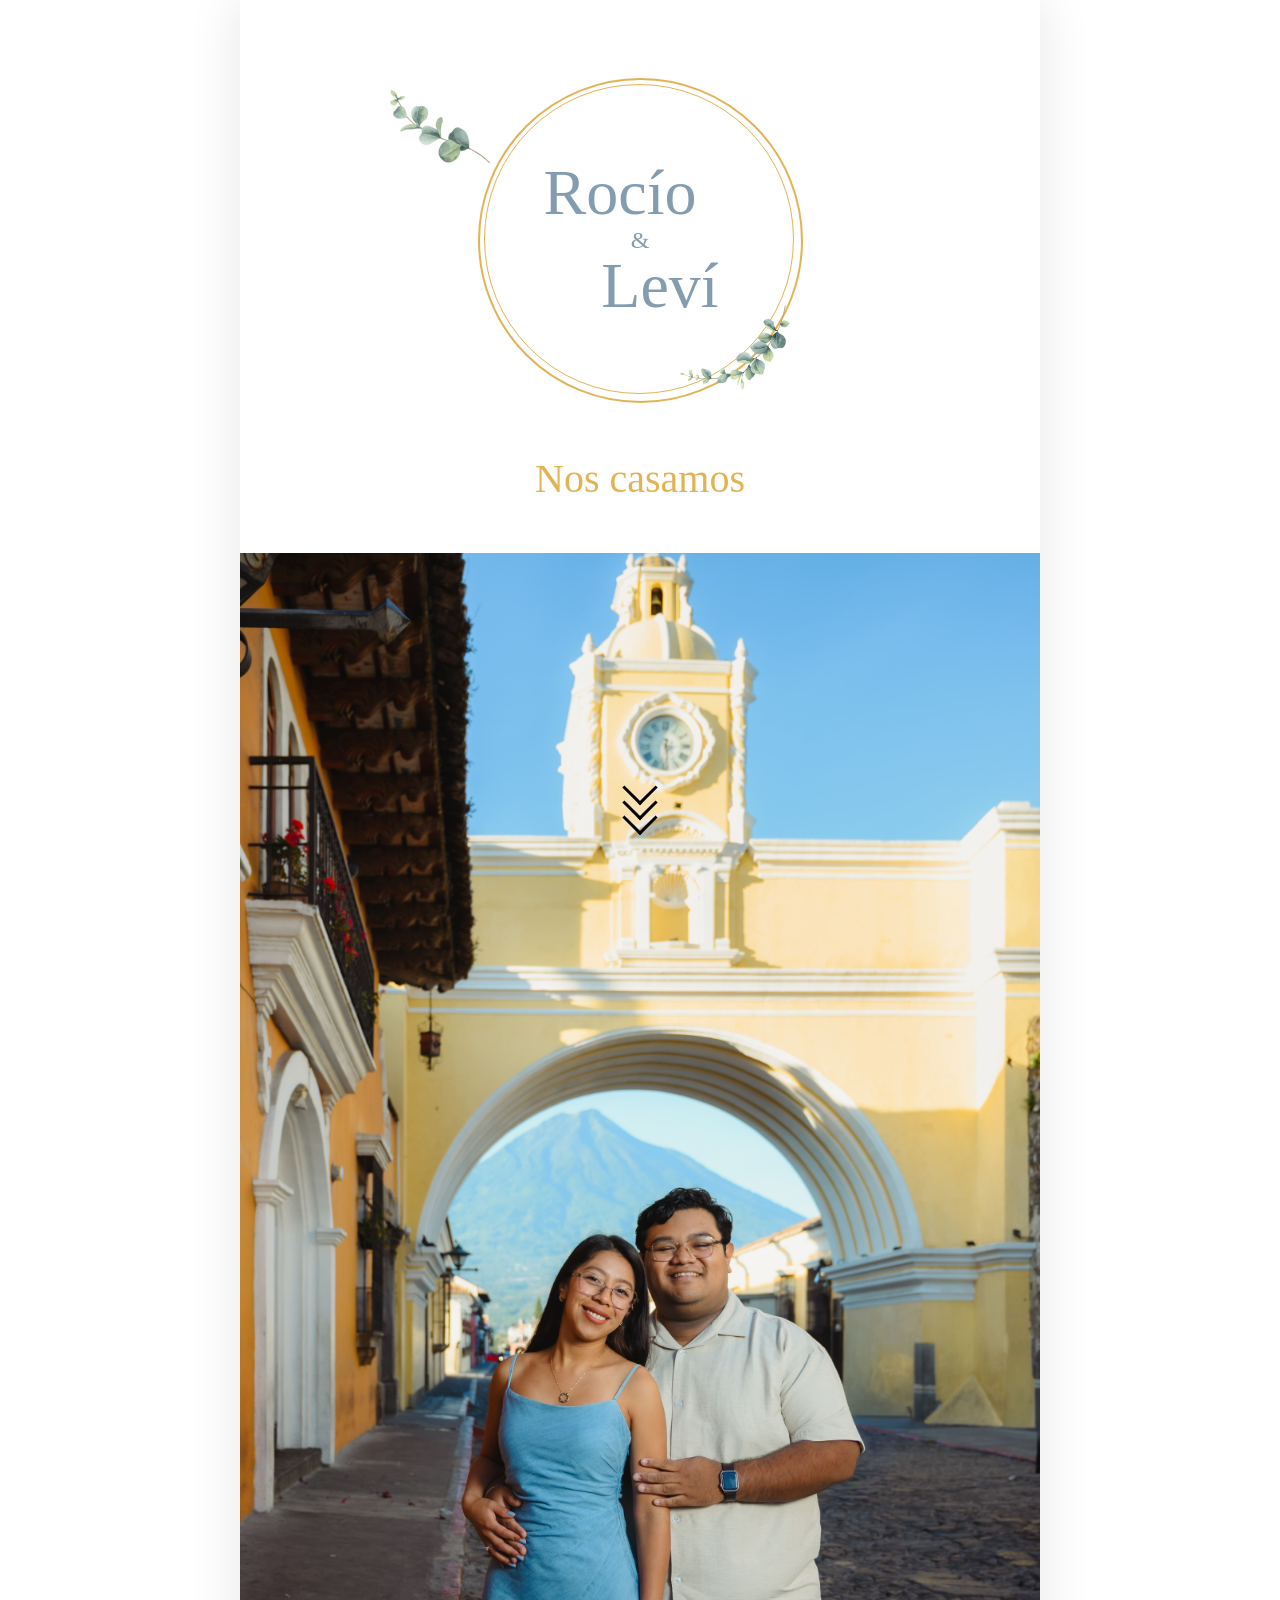
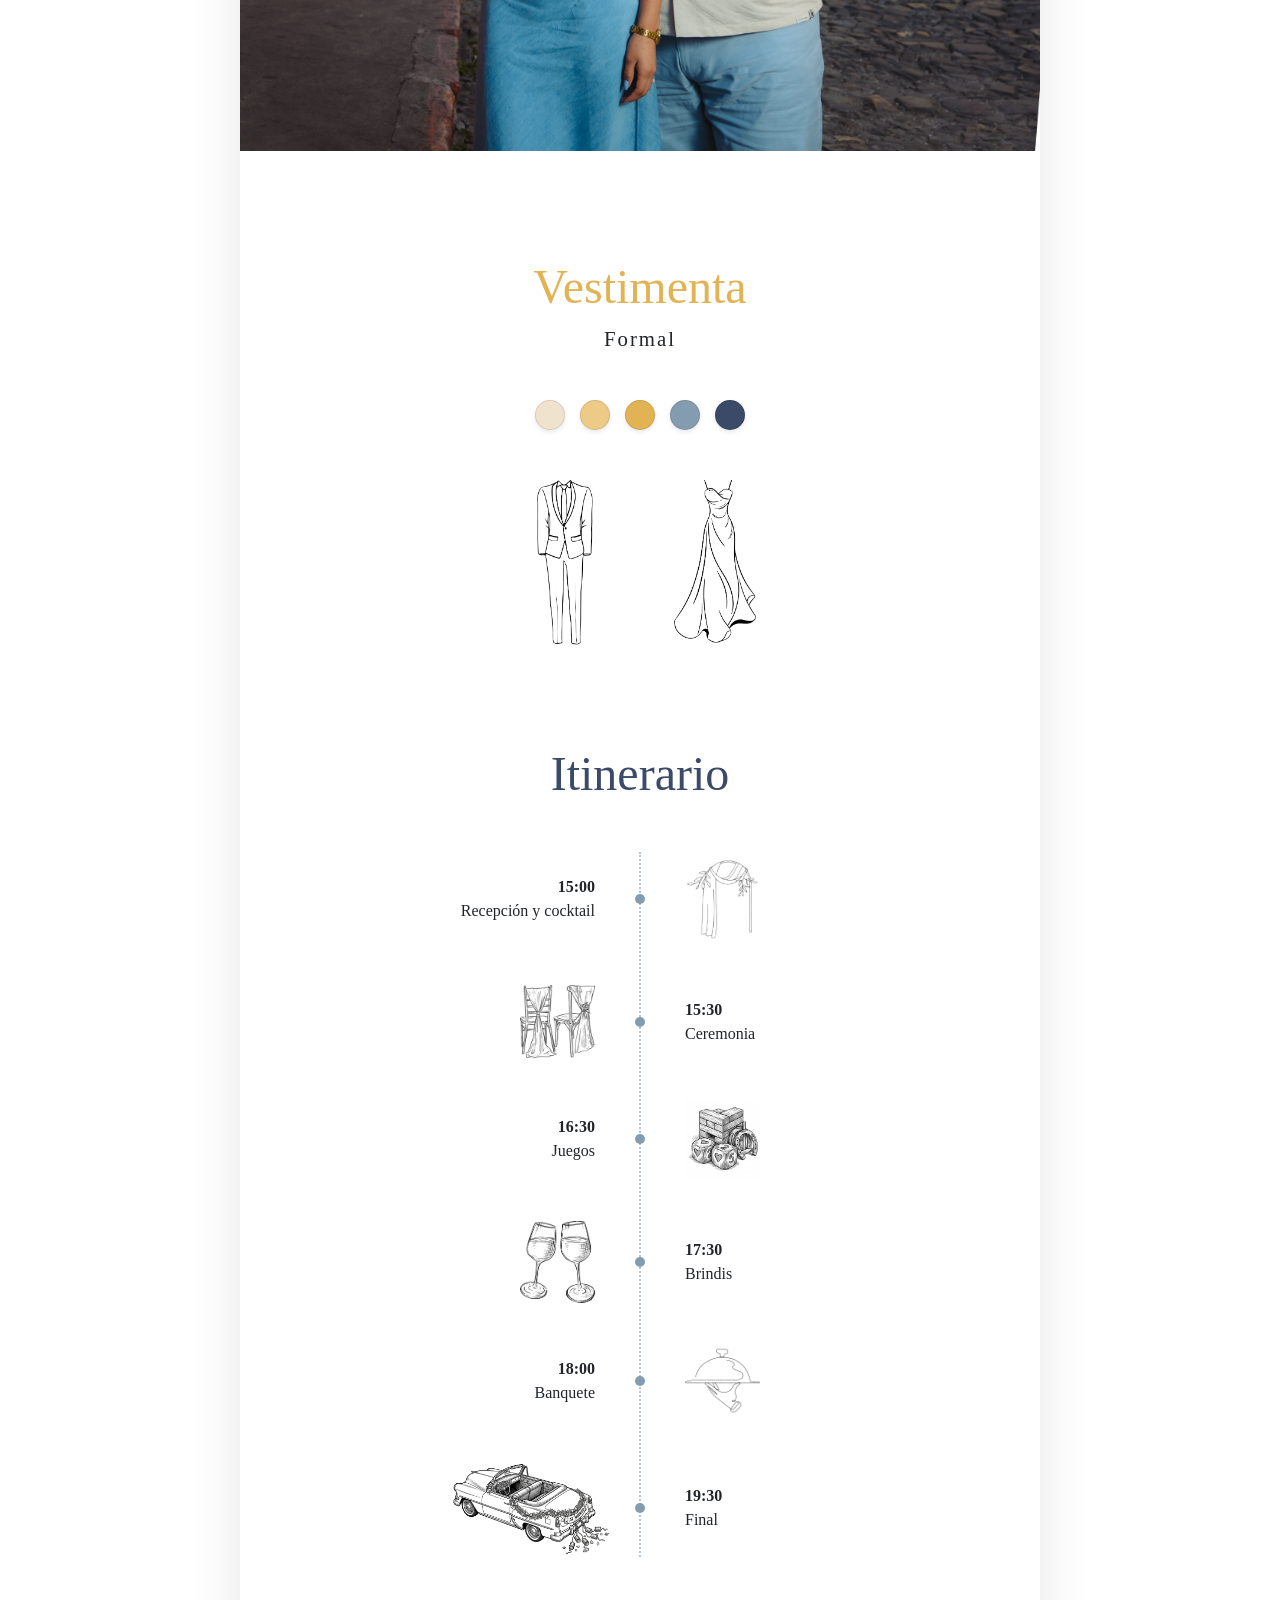
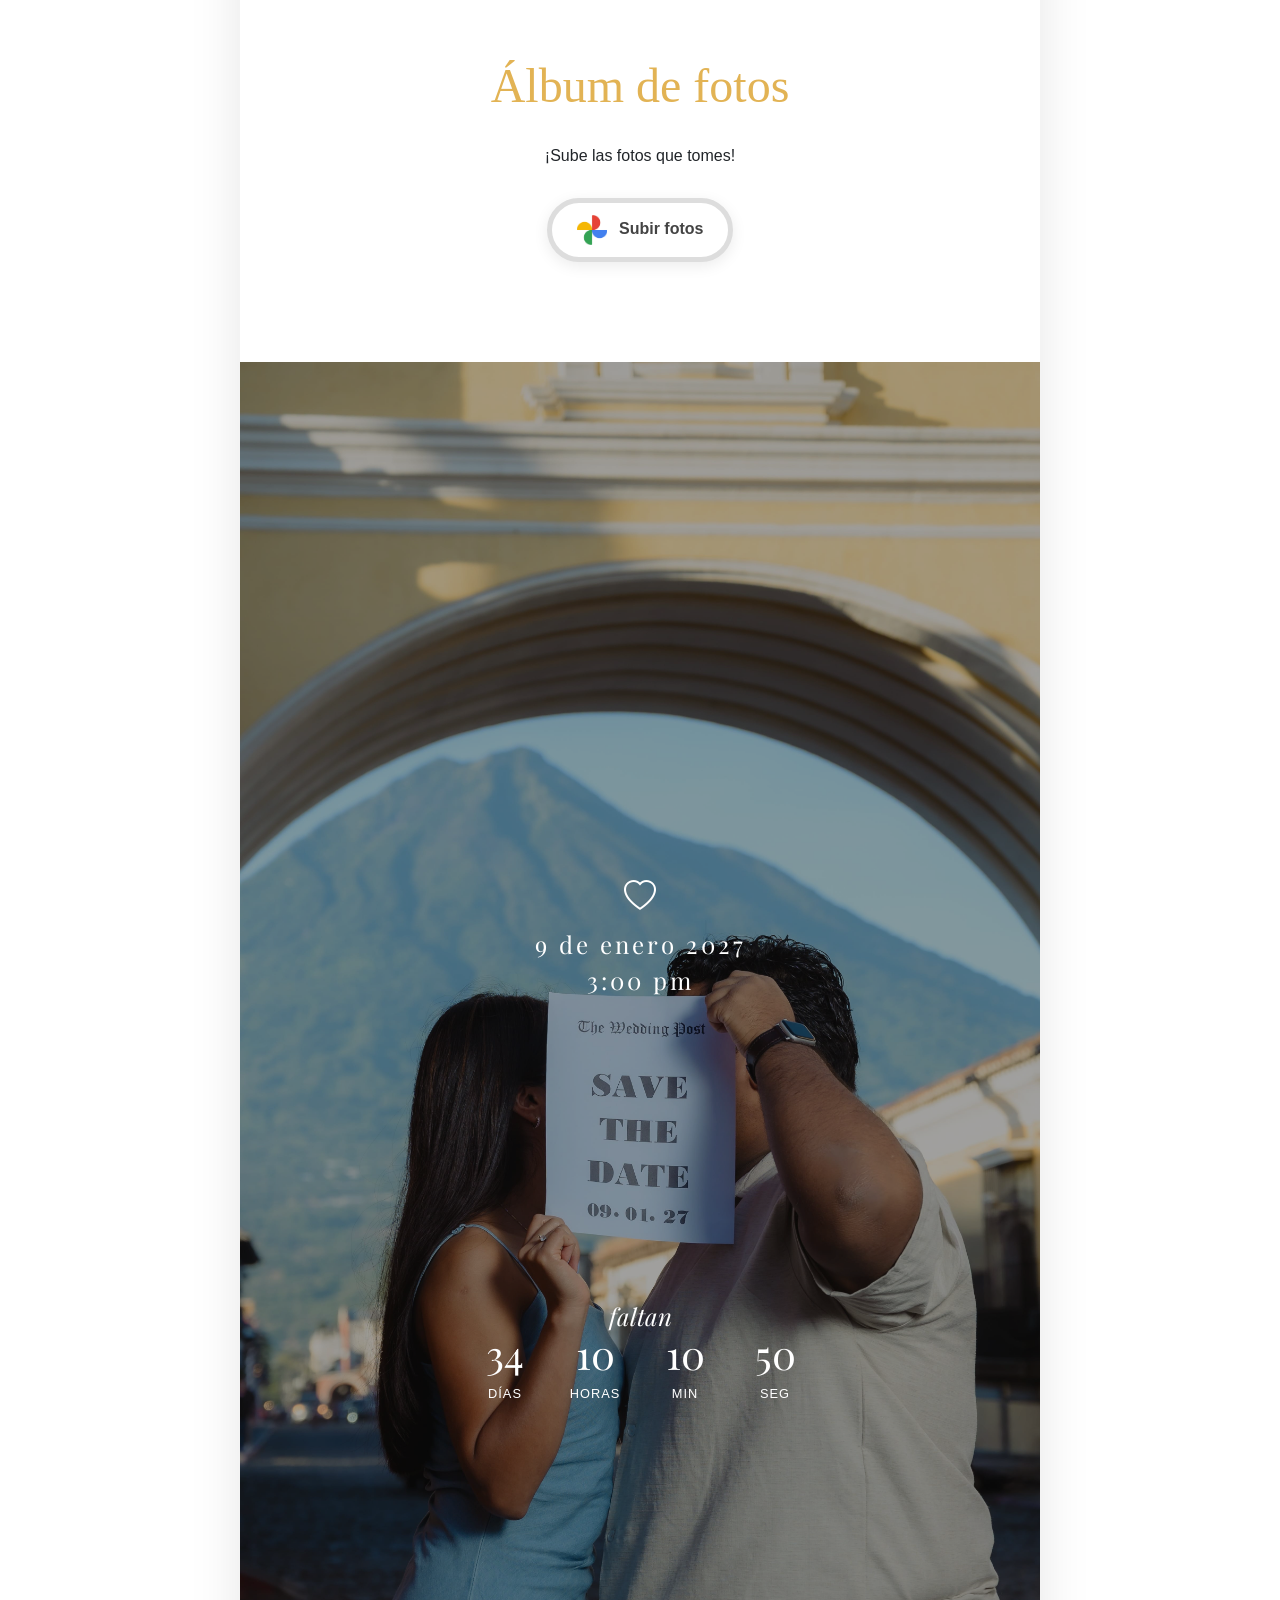
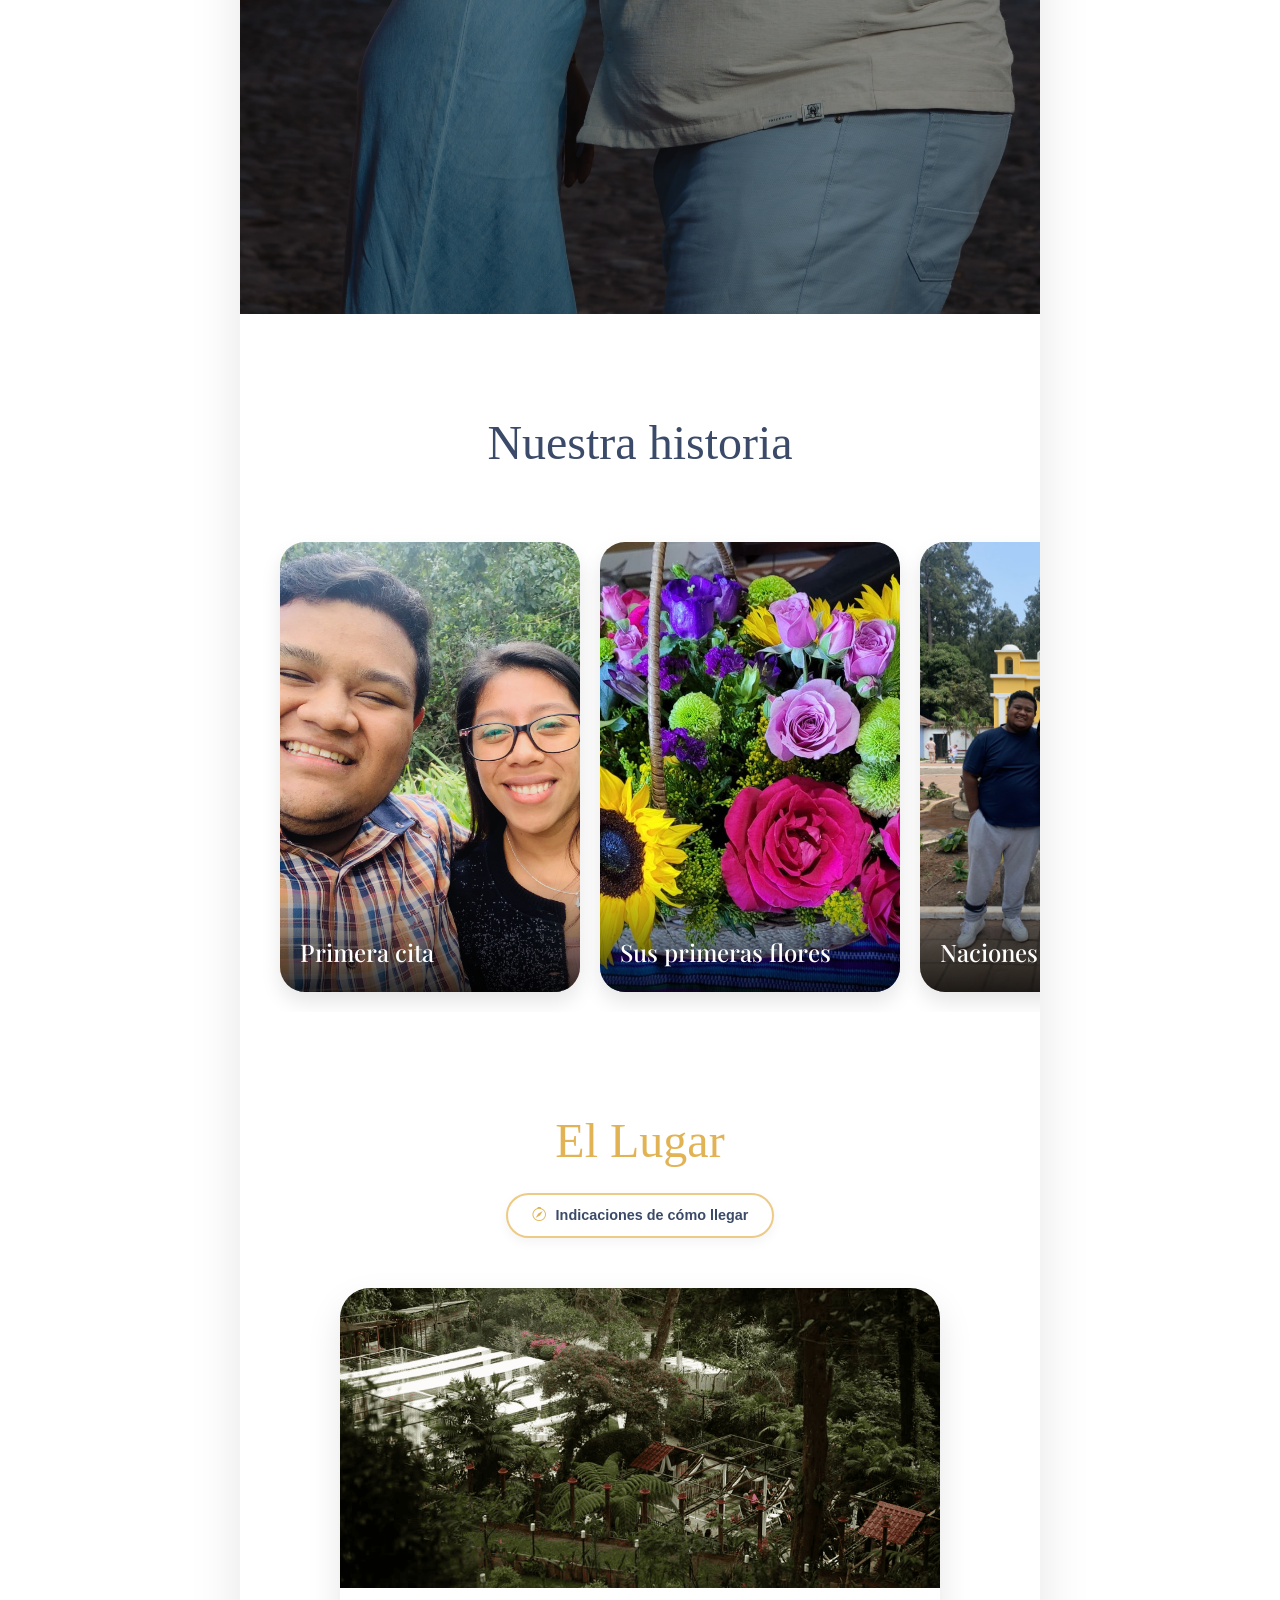
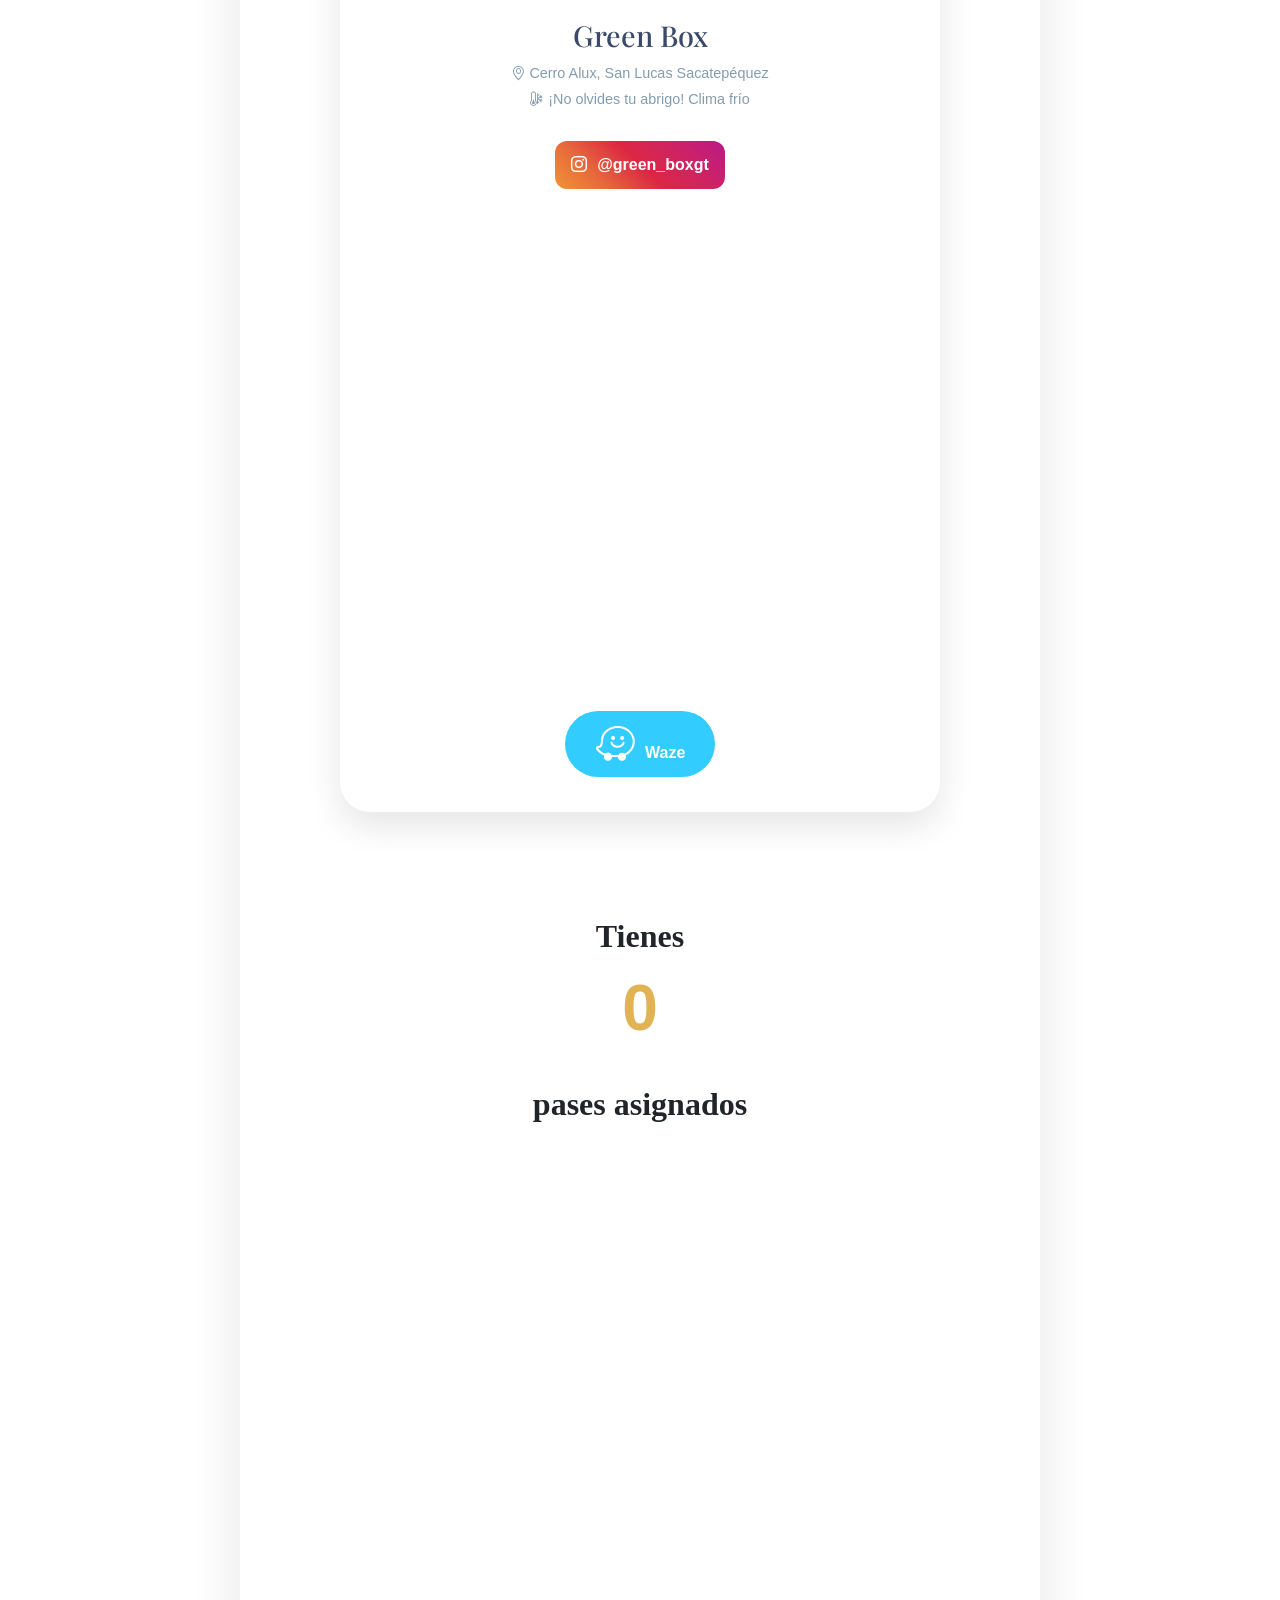
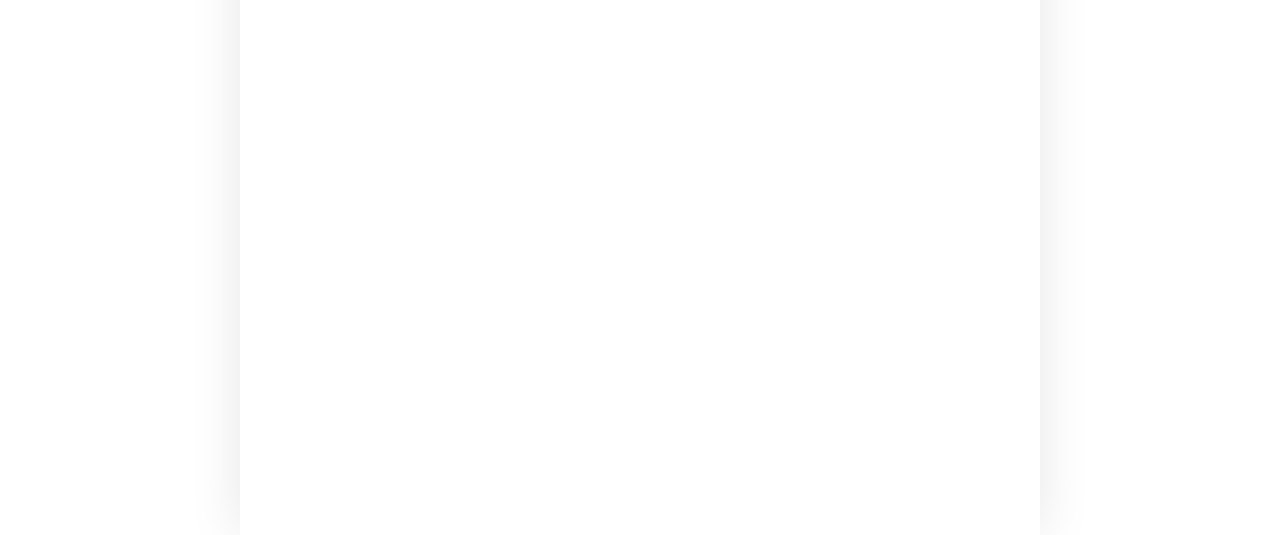
==== commit 15f2a371: "invitación final" ====
--- a/index.html
+++ b/index.html
@@ -165,7 +165,7 @@
 
           <!-- COUNTDOWM -->
           <div class="fecha-contador">
-            <img src="images/nosotros//fecha-countdown.jpg" alt="Manos" class="foto-fondo-contador">
+            <img src="images/nosotros/fecha-countdown.jpg" alt="Manos" class="foto-fondo-contador">
               
             <div class="overlay-suave">
                 <div class="contador-contenido">
@@ -264,7 +264,7 @@
                     </div>
 
                     <div class="tarjeta-foto">
-                        <img src="images/nosotros/primer_aniversario.HEIC" alt="Primer aniversario">
+                        <img src="images/nosotros/primer_aniversario.jpg" alt="Primer aniversario">
                         <div class="info-momento">
                             <h3 class="titulo-momento">Primer aniversario</h3>
                         </div>
@@ -334,7 +334,7 @@
                     </div>
 
                     <div class="tarjeta-foto">
-                        <img src="images/nosotros/cafecito.HEIC" alt="Cafecito">
+                        <img src="images/nosotros/cafecito.jpg" alt="Cafecito">
                         <div class="info-momento">
                             <h3 class="titulo-momento">Cafecito</h3>
                         </div>
@@ -369,7 +369,7 @@
                     </div>
 
                     <div class="tarjeta-foto">
-                        <img src="images/nosotros/antigua_guatemala.HEIC" alt="Paseito Antigua">
+                        <img src="images/nosotros/antigua_guatemala.jpg" alt="Paseito Antigua">
                         <div class="info-momento">
                             <h3 class="titulo-momento">Paseito Antigua</h3>
                         </div>
@@ -390,13 +390,20 @@
                     </div>
 
                     <div class="tarjeta-foto">
-                        <img src="images/nosotros/cafecito_2.HEIC" alt="Cafecito">
+                        <img src="images/nosotros/cafecito_2.jpg" alt="Cafecito">
                         <div class="info-momento">
                             <h3 class="titulo-momento">Cafecito</h3>
                         </div>
                     </div>
 
                     <div class="tarjeta-foto">
+                        <img src="images/nosotros/propuesta_matrimonio_2.jpg" alt="Propuesta de matrimonio">
+                        <div class="info-momento">
+                            <h3 class="titulo-momento">Propuesta de matrimonio</h3>
+                        </div>
+                    </div>
+
+                    <div class="tarjeta-foto">
                         <img src="images/nosotros/propuesta_matrimonio.jpg" alt="Propuesta de matrimonio">
                         <div class="info-momento">
                             <h3 class="titulo-momento">Propuesta de matrimonio</h3>
@@ -404,9 +411,30 @@
                     </div>
 
                     <div class="tarjeta-foto">
+                        <img src="images/nosotros/propuesta_matrimonio_3.jpg" alt="Propuesta de matrimonio">
+                        <div class="info-momento">
+                            <h3 class="titulo-momento">Propuesta de matrimonio</h3>
+                        </div>
+                    </div>
+
+                    <div class="tarjeta-foto">
                         <img src="images/nosotros/vacaciones_2026.jpeg" alt="Vacaciones 2026">
                         <div class="info-momento">
                             <h3 class="titulo-momento">Vacaciones 2026</h3>
+                        </div>
+                    </div>
+
+                    <div class="tarjeta-foto">
+                        <img src="images/nosotros/sdt_1.jpg" alt="Save The Date">
+                        <div class="info-momento">
+                            <h3 class="titulo-momento">Save The Date</h3>
+                        </div>
+                    </div>
+
+                    <div class="tarjeta-foto">
+                        <img src="images/nosotros/sdt_2.jpg" alt="Save The Date">
+                        <div class="info-momento">
+                            <h3 class="titulo-momento">Save The Date</h3>
                         </div>
                     </div>
 
--- a/index.css
+++ b/index.css
@@ -410,7 +410,7 @@
   font-family: 'Playfair Display', serif;
   font-style: italic;
   font-size: 1.5rem;
-  margin: 100px 0 0;
+  margin: 300px 0 0;
 }
 
 .contador-contenido {
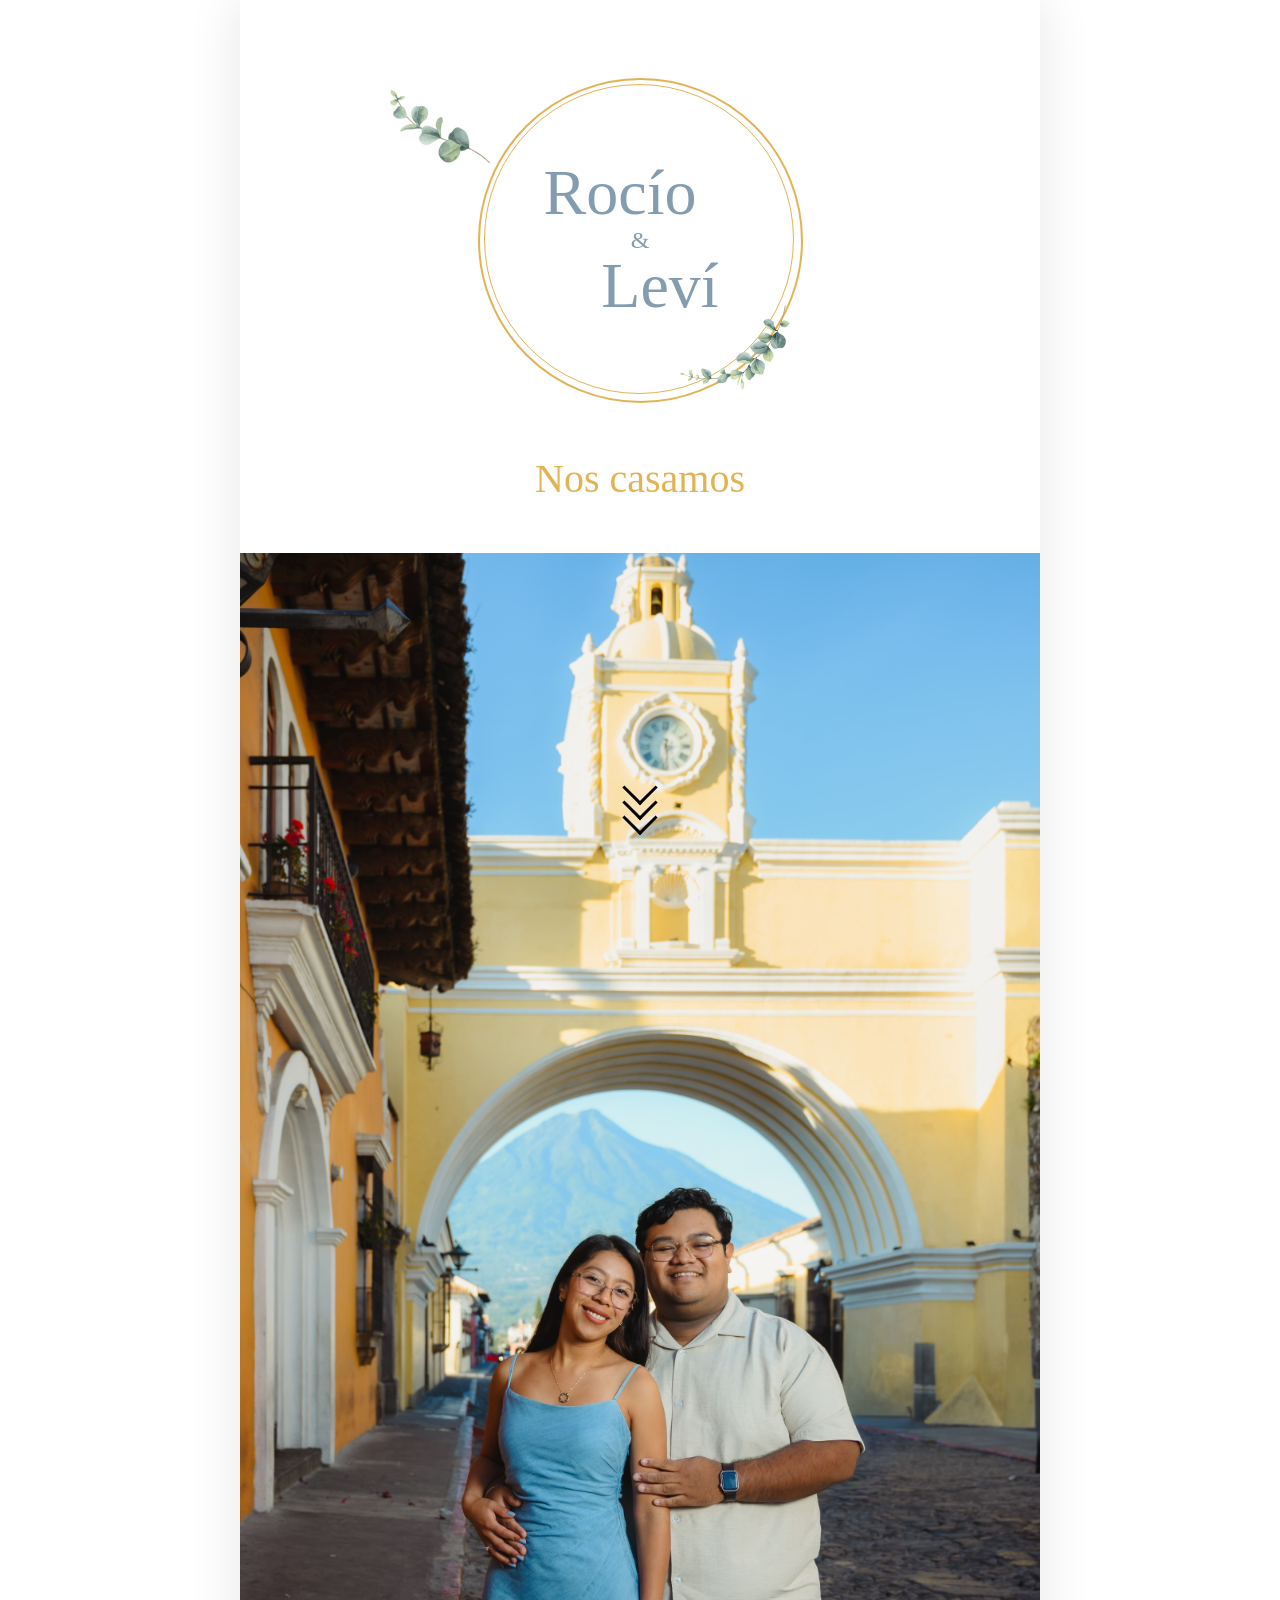
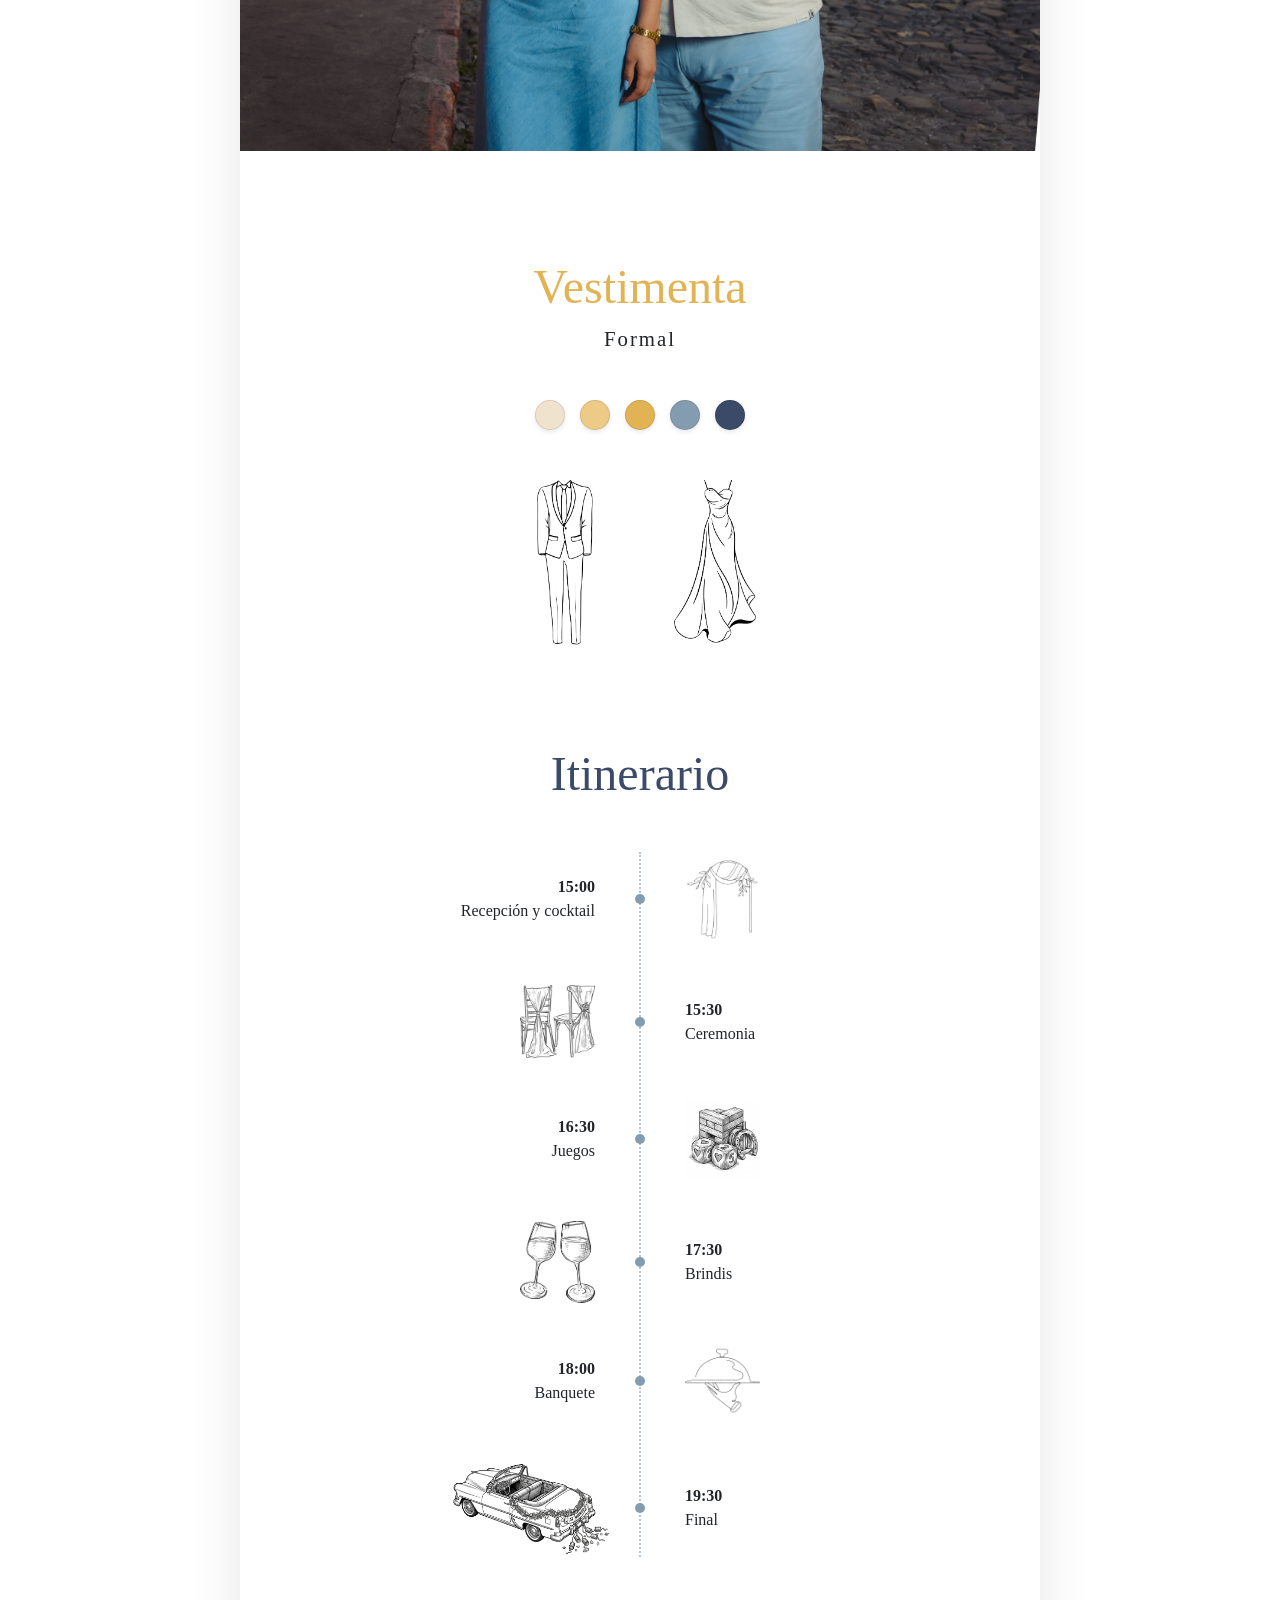
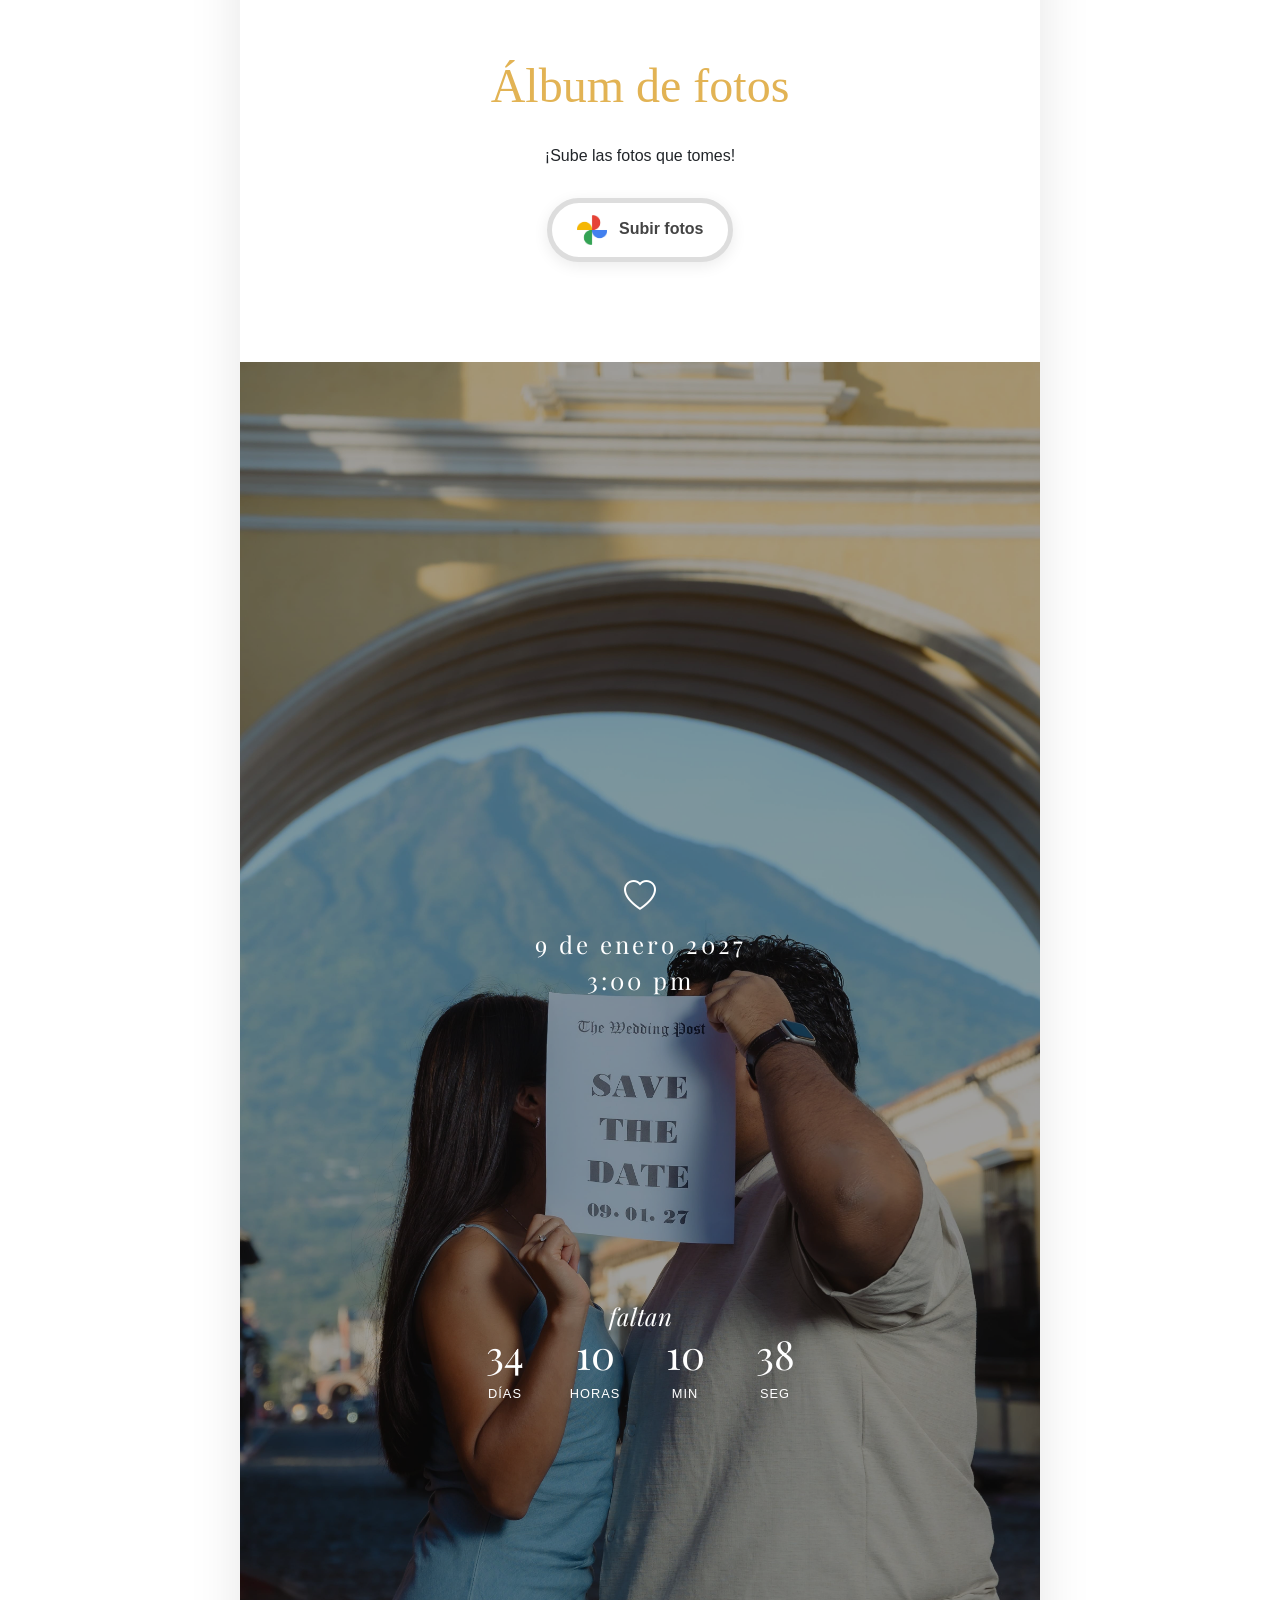
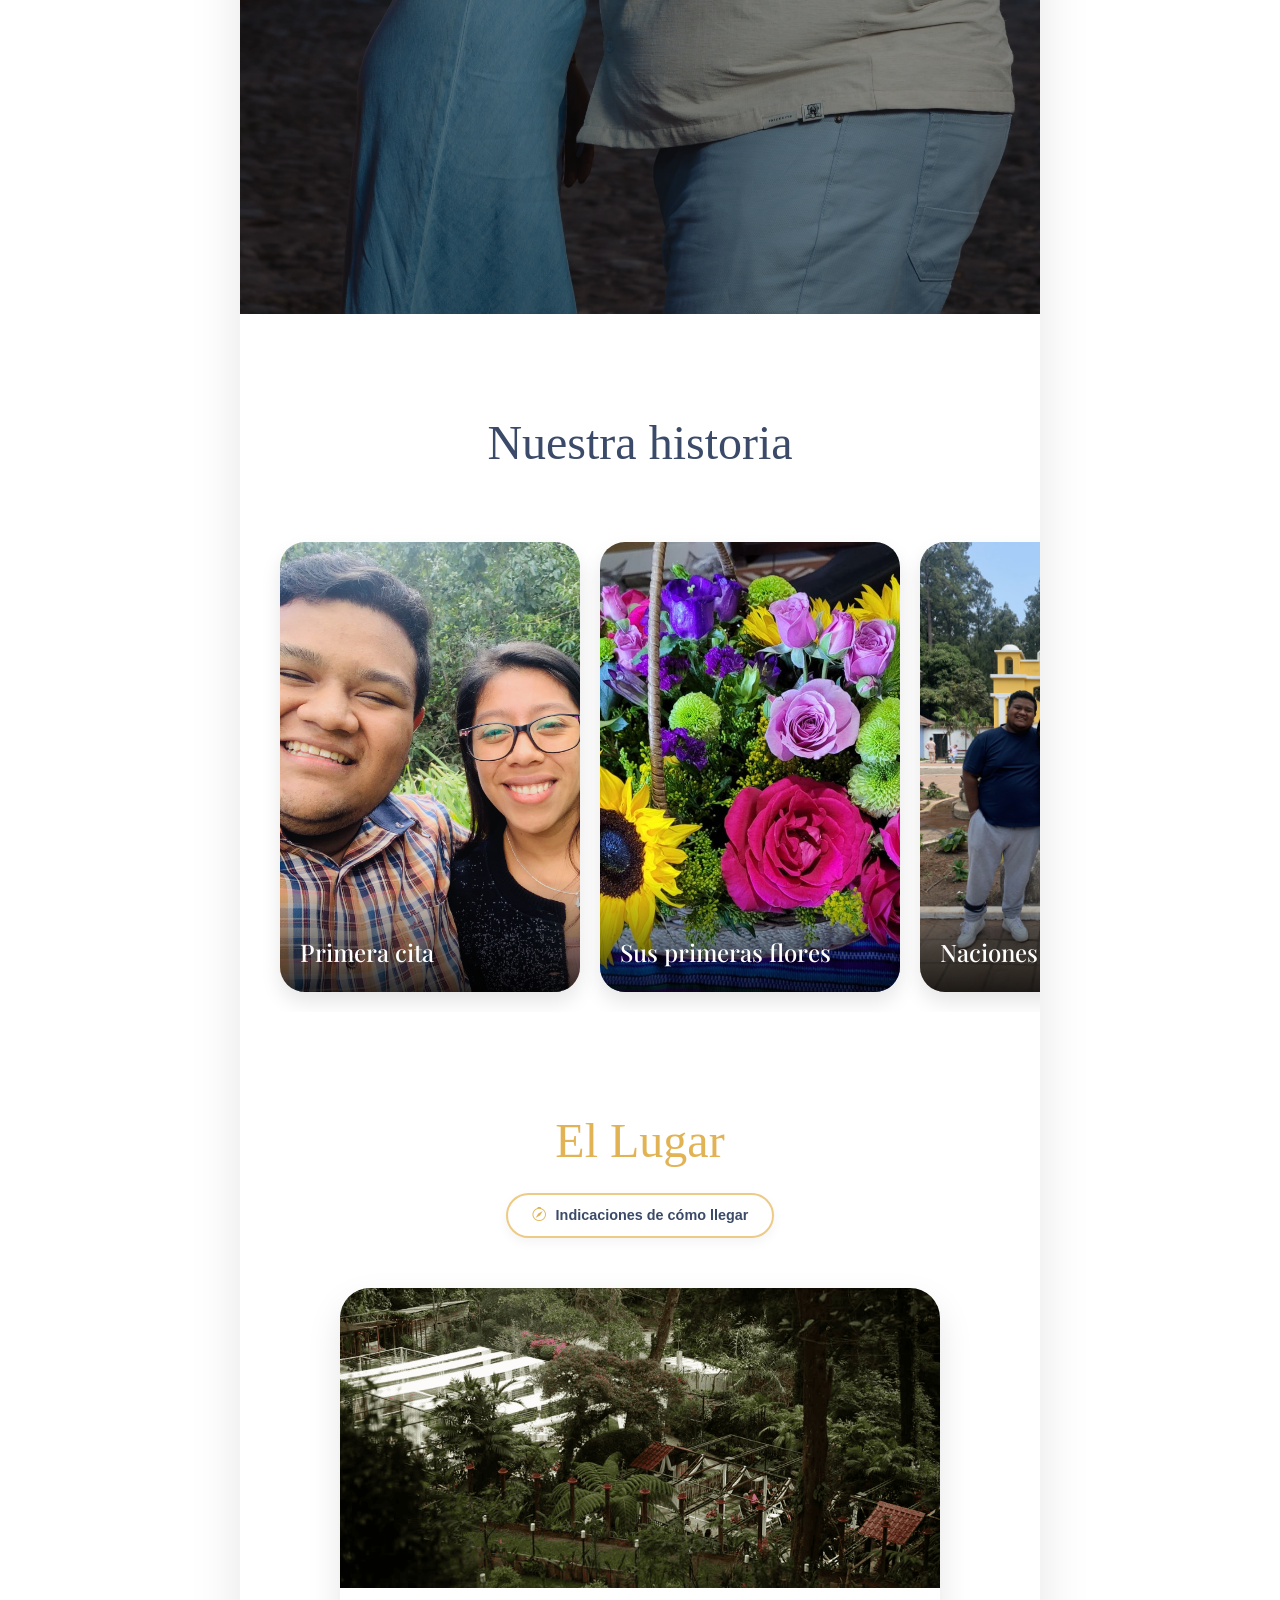
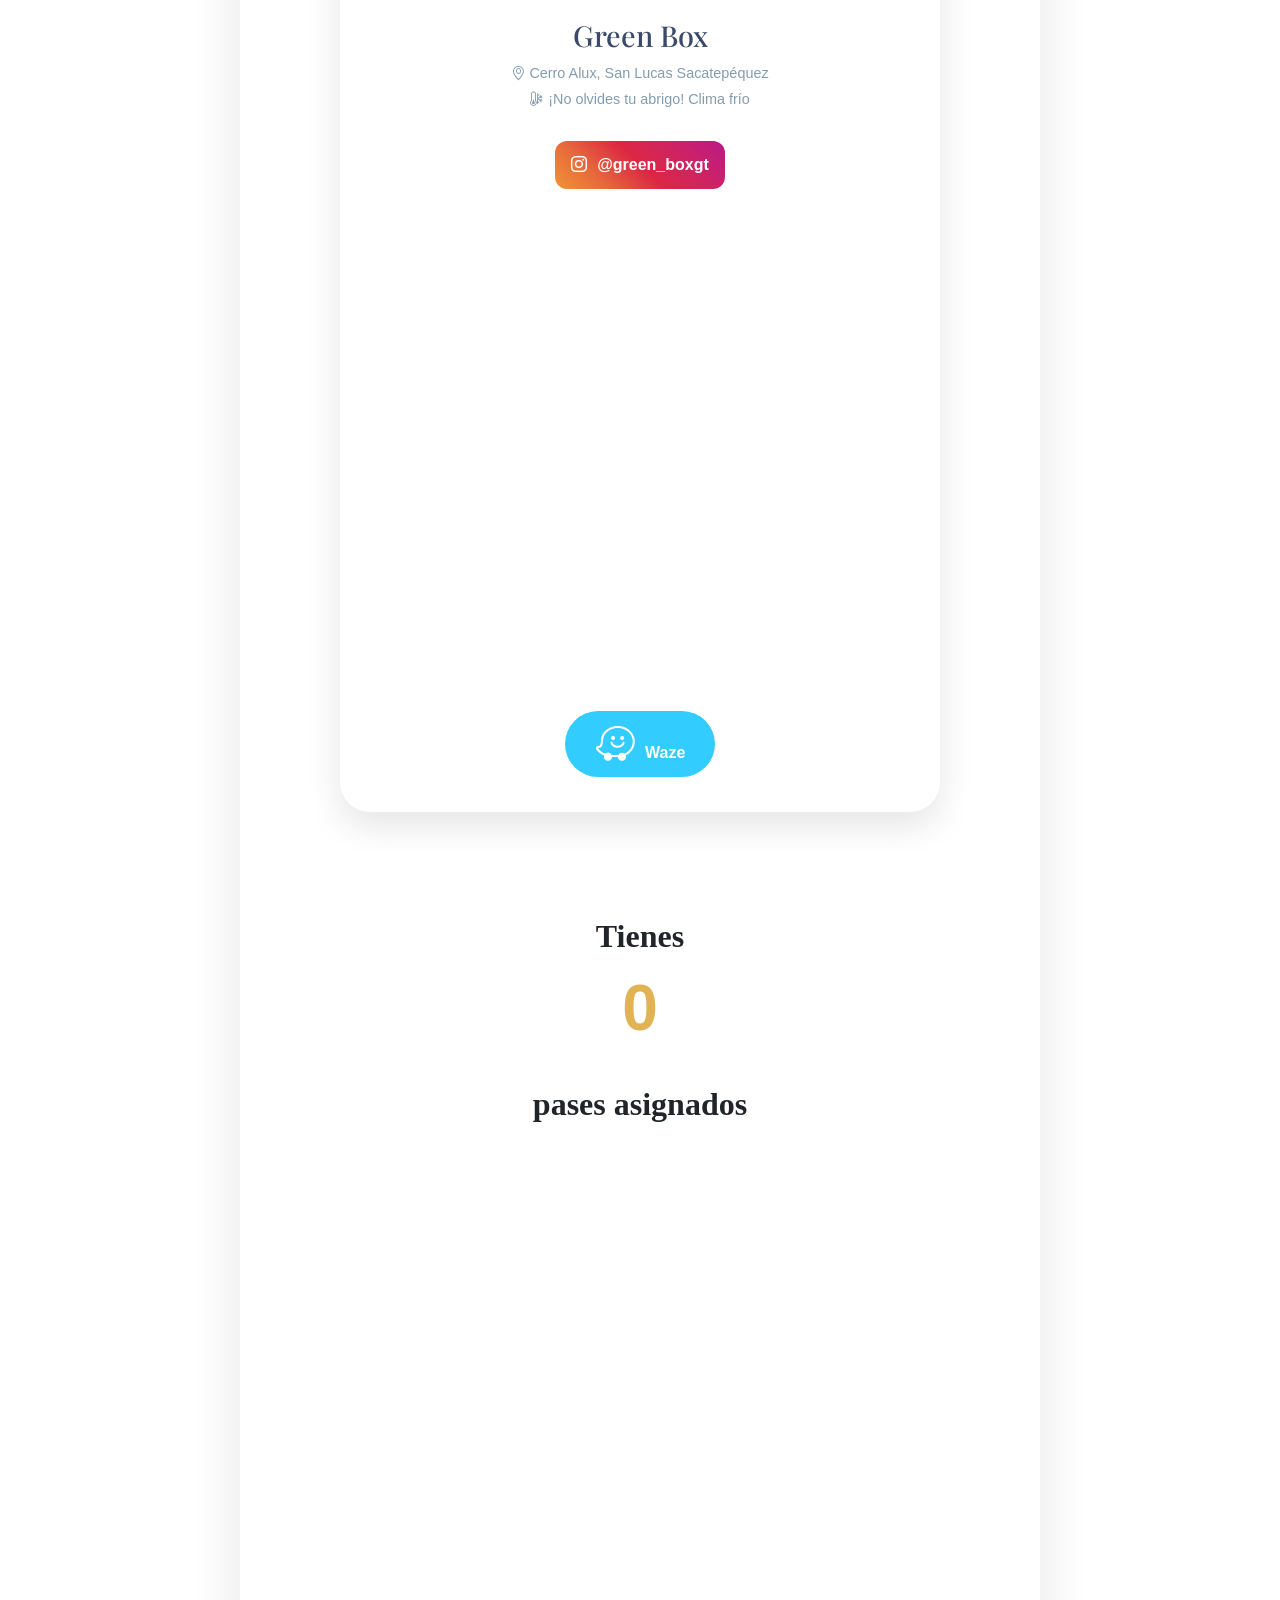
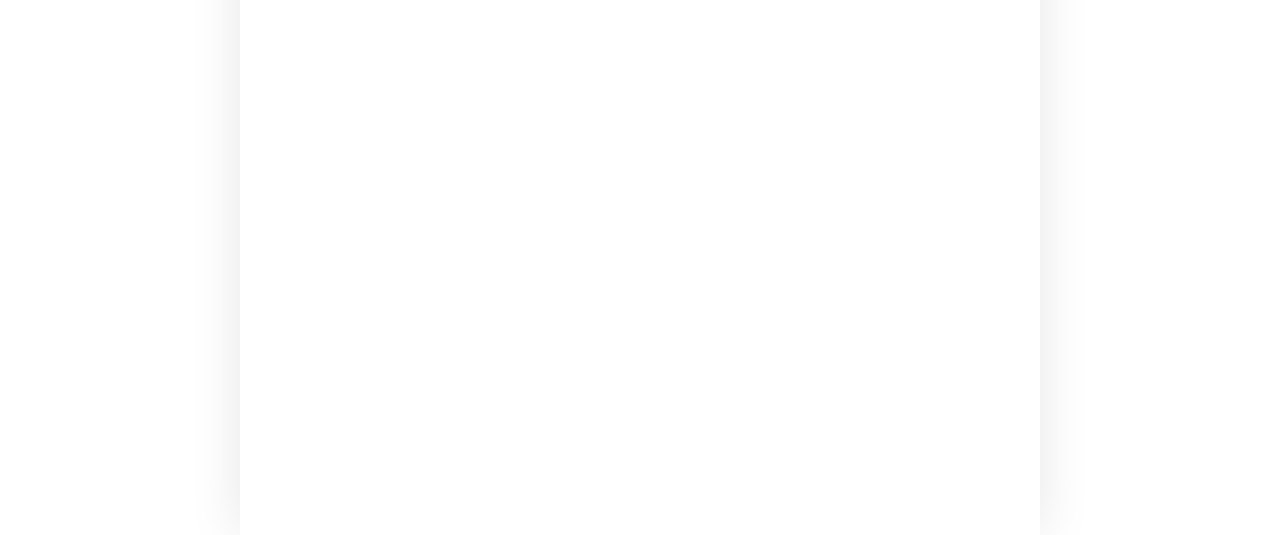
==== commit 0f8409b2: "corrección de despliegue de img" ====
--- a/index.html
+++ b/index.html
@@ -285,7 +285,7 @@
                     </div>
 
                     <div class="tarjeta-foto">
-                        <img src="images/nosotros/club_amatitlan.JPG" alt="Vacaciones">
+                        <img src="images/nosotros/club.jpg" alt="Vacaciones">
                         <div class="info-momento">
                             <h3 class="titulo-momento">Vacaciones</h3>
                         </div>
@@ -299,14 +299,14 @@
                     </div>
 
                     <div class="tarjeta-foto">
-                        <img src="images/nosotros/picnic.JPG" alt="Picnic">
+                        <img src="images/nosotros/picnic_naciones.jpg" alt="Picnic">
                         <div class="info-momento">
                             <h3 class="titulo-momento">Picnic</h3>
                         </div>
                     </div>
 
                     <div class="tarjeta-foto">
-                        <img src="images/nosotros/cena_pareja_1.JPG" alt="Cena parejas 2024">
+                        <img src="images/nosotros/cena_parejas_1.jpg" alt="Cena parejas 2024">
                         <div class="info-momento">
                             <h3 class="titulo-momento">Cena parejas 2024</h3>
                         </div>
@@ -383,7 +383,7 @@
                     </div>
 
                     <div class="tarjeta-foto">
-                        <img src="images/nosotros/cena_pareja_2.JPG" alt="Cena parejas 2025">
+                        <img src="images/nosotros/cena_parejas_2.jpg" alt="Cena parejas 2025">
                         <div class="info-momento">
                             <h3 class="titulo-momento">Cena parejas 2025</h3>
                         </div>
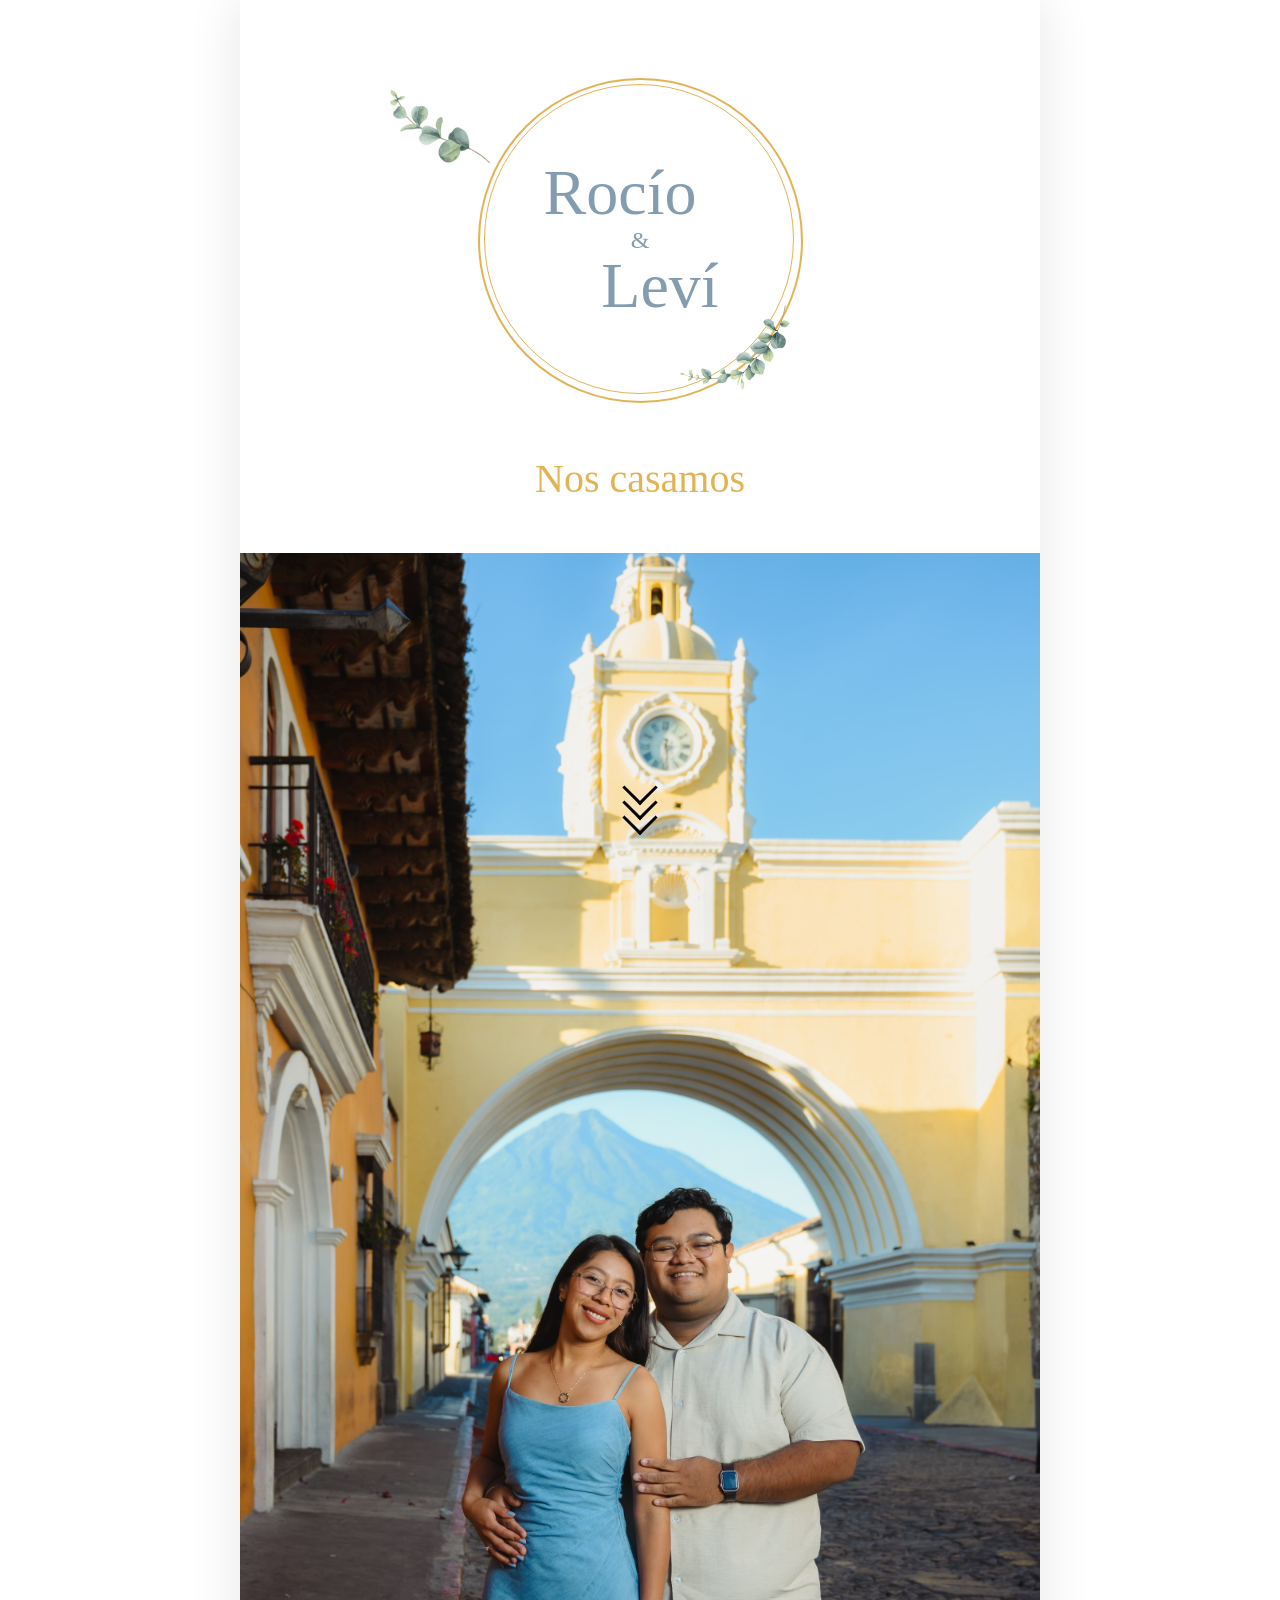
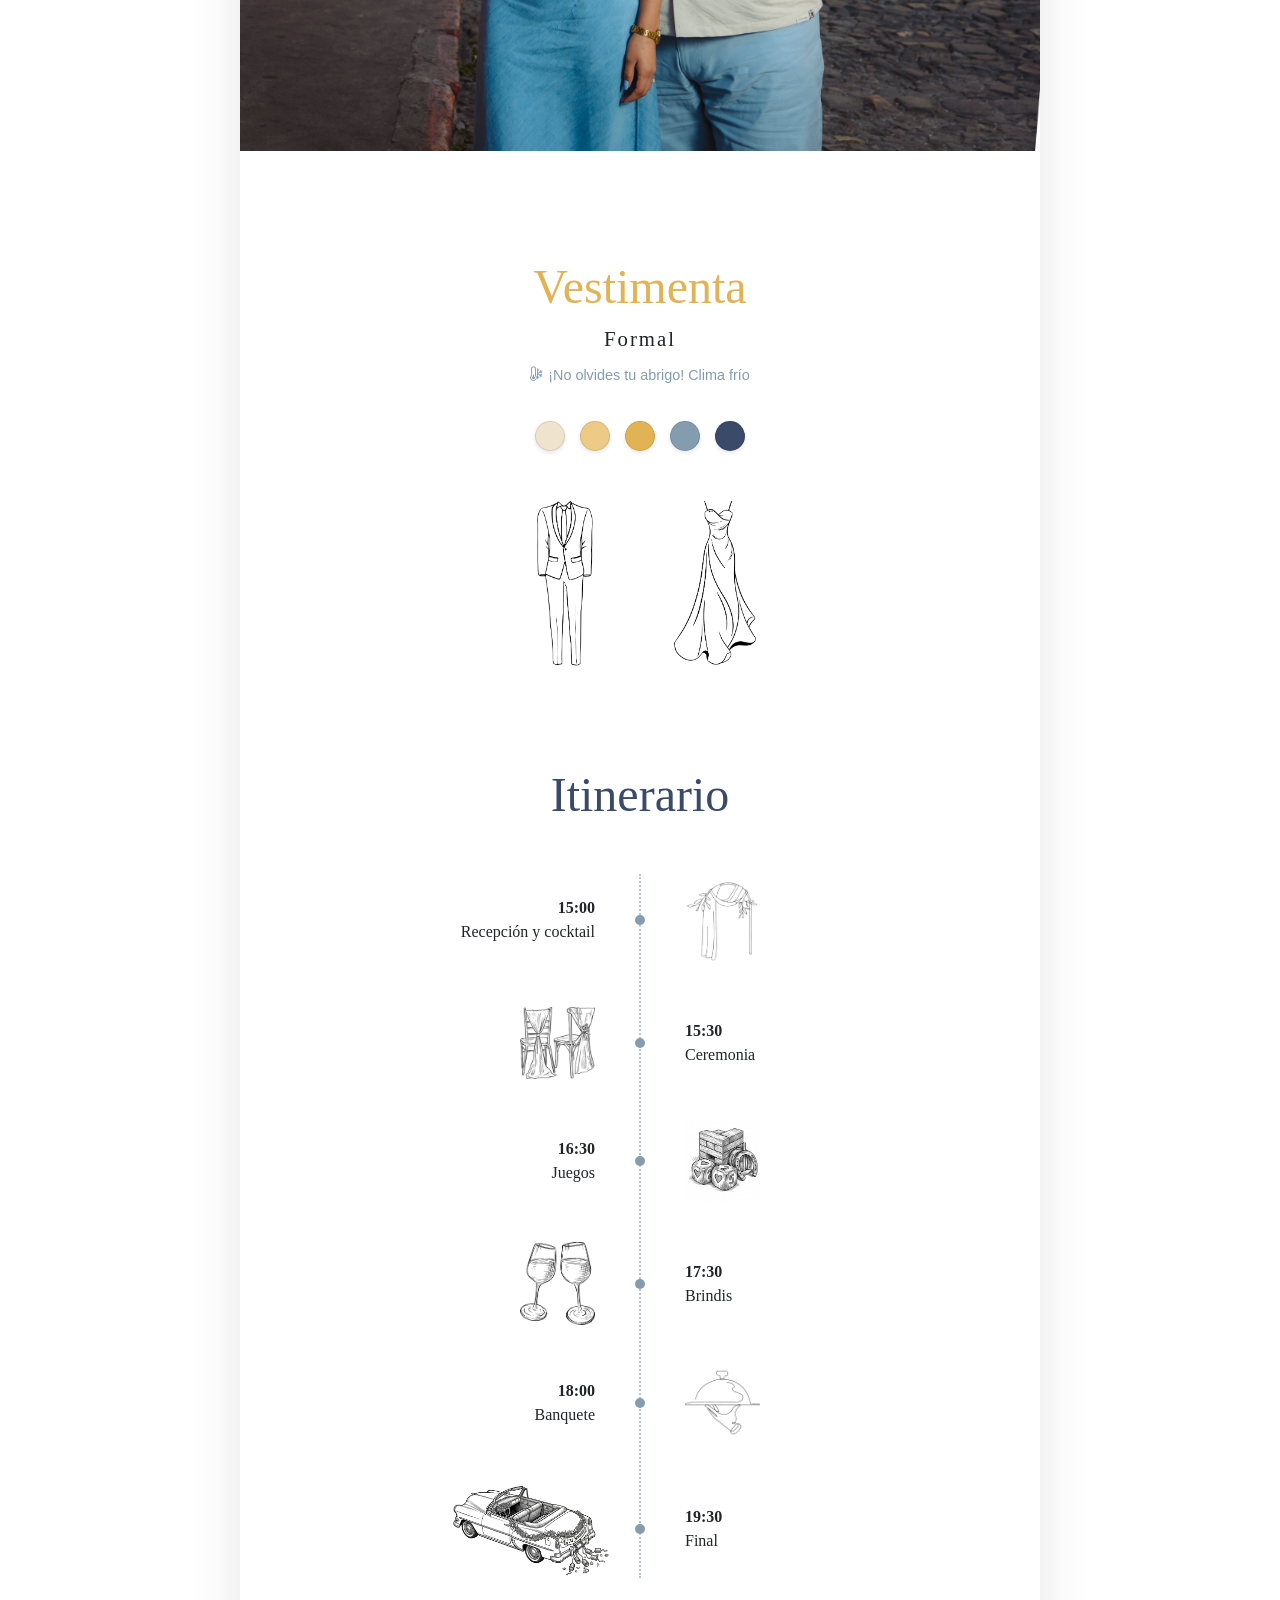
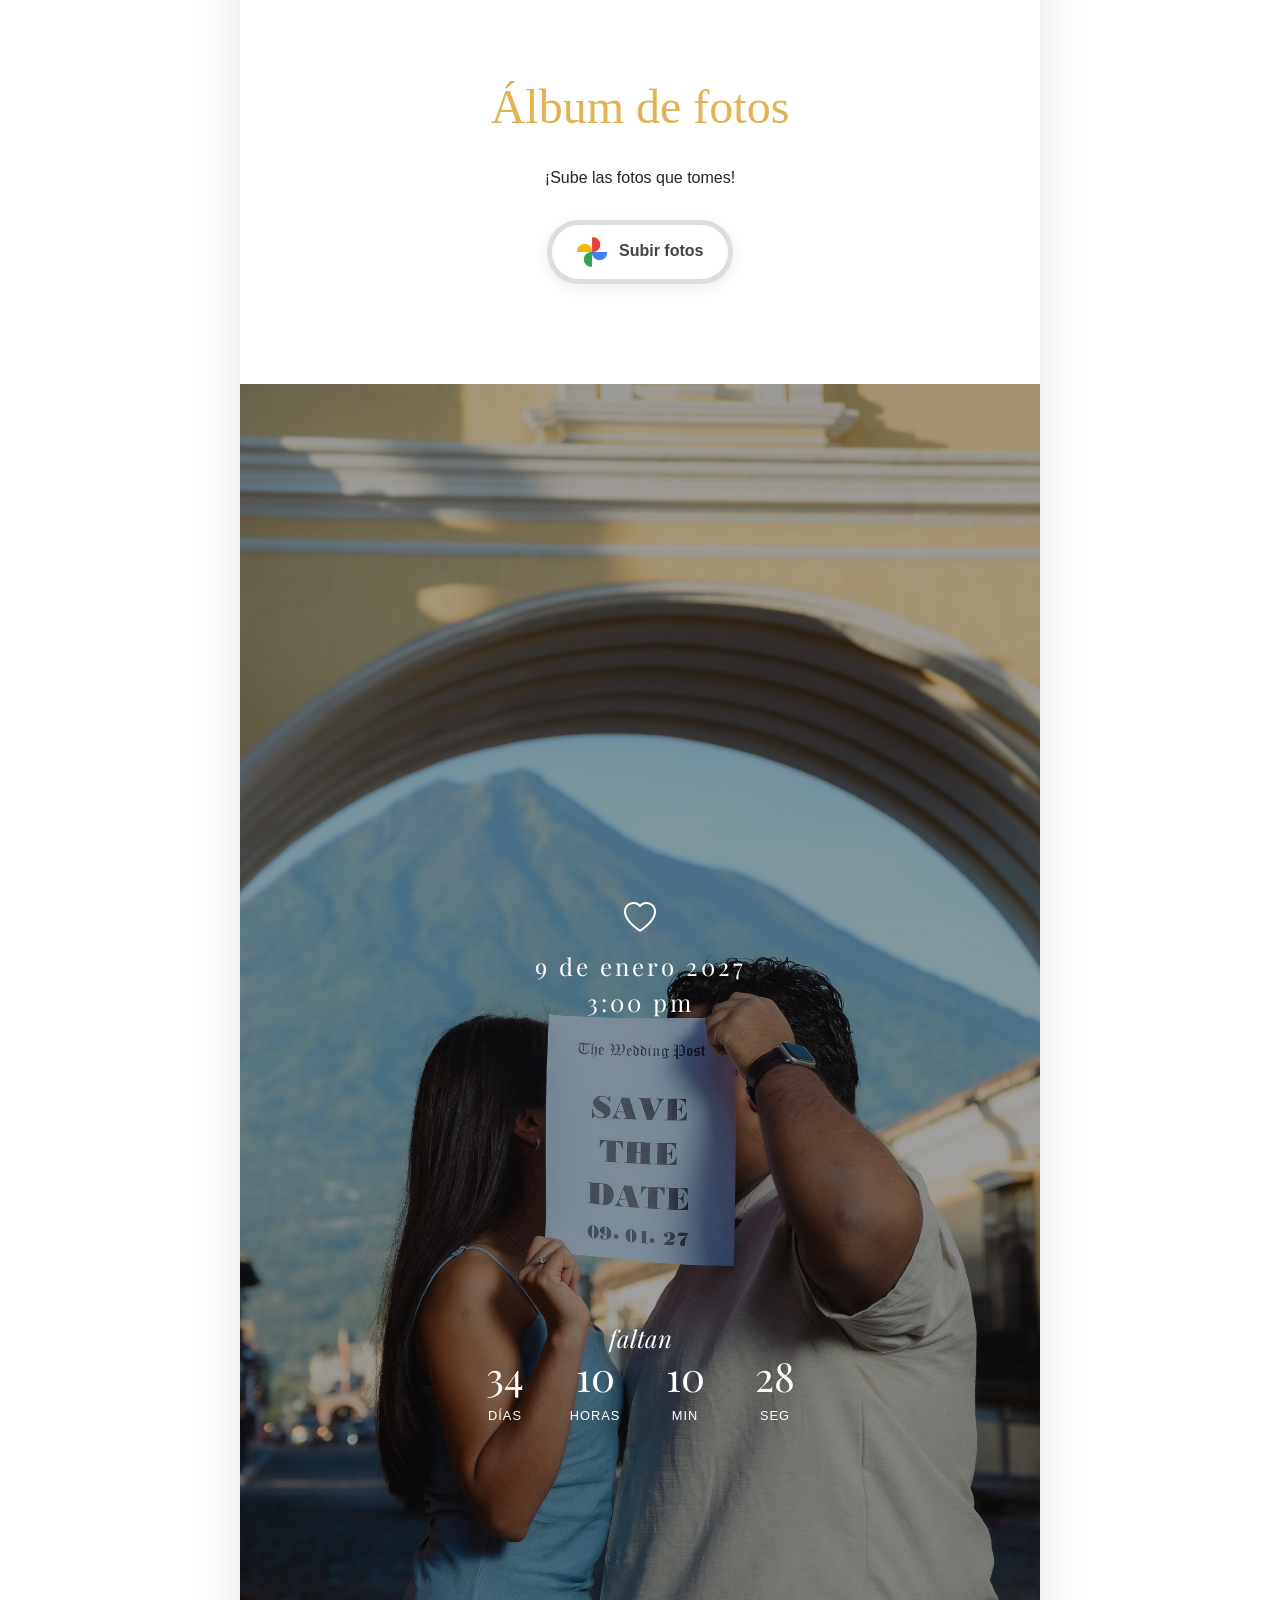
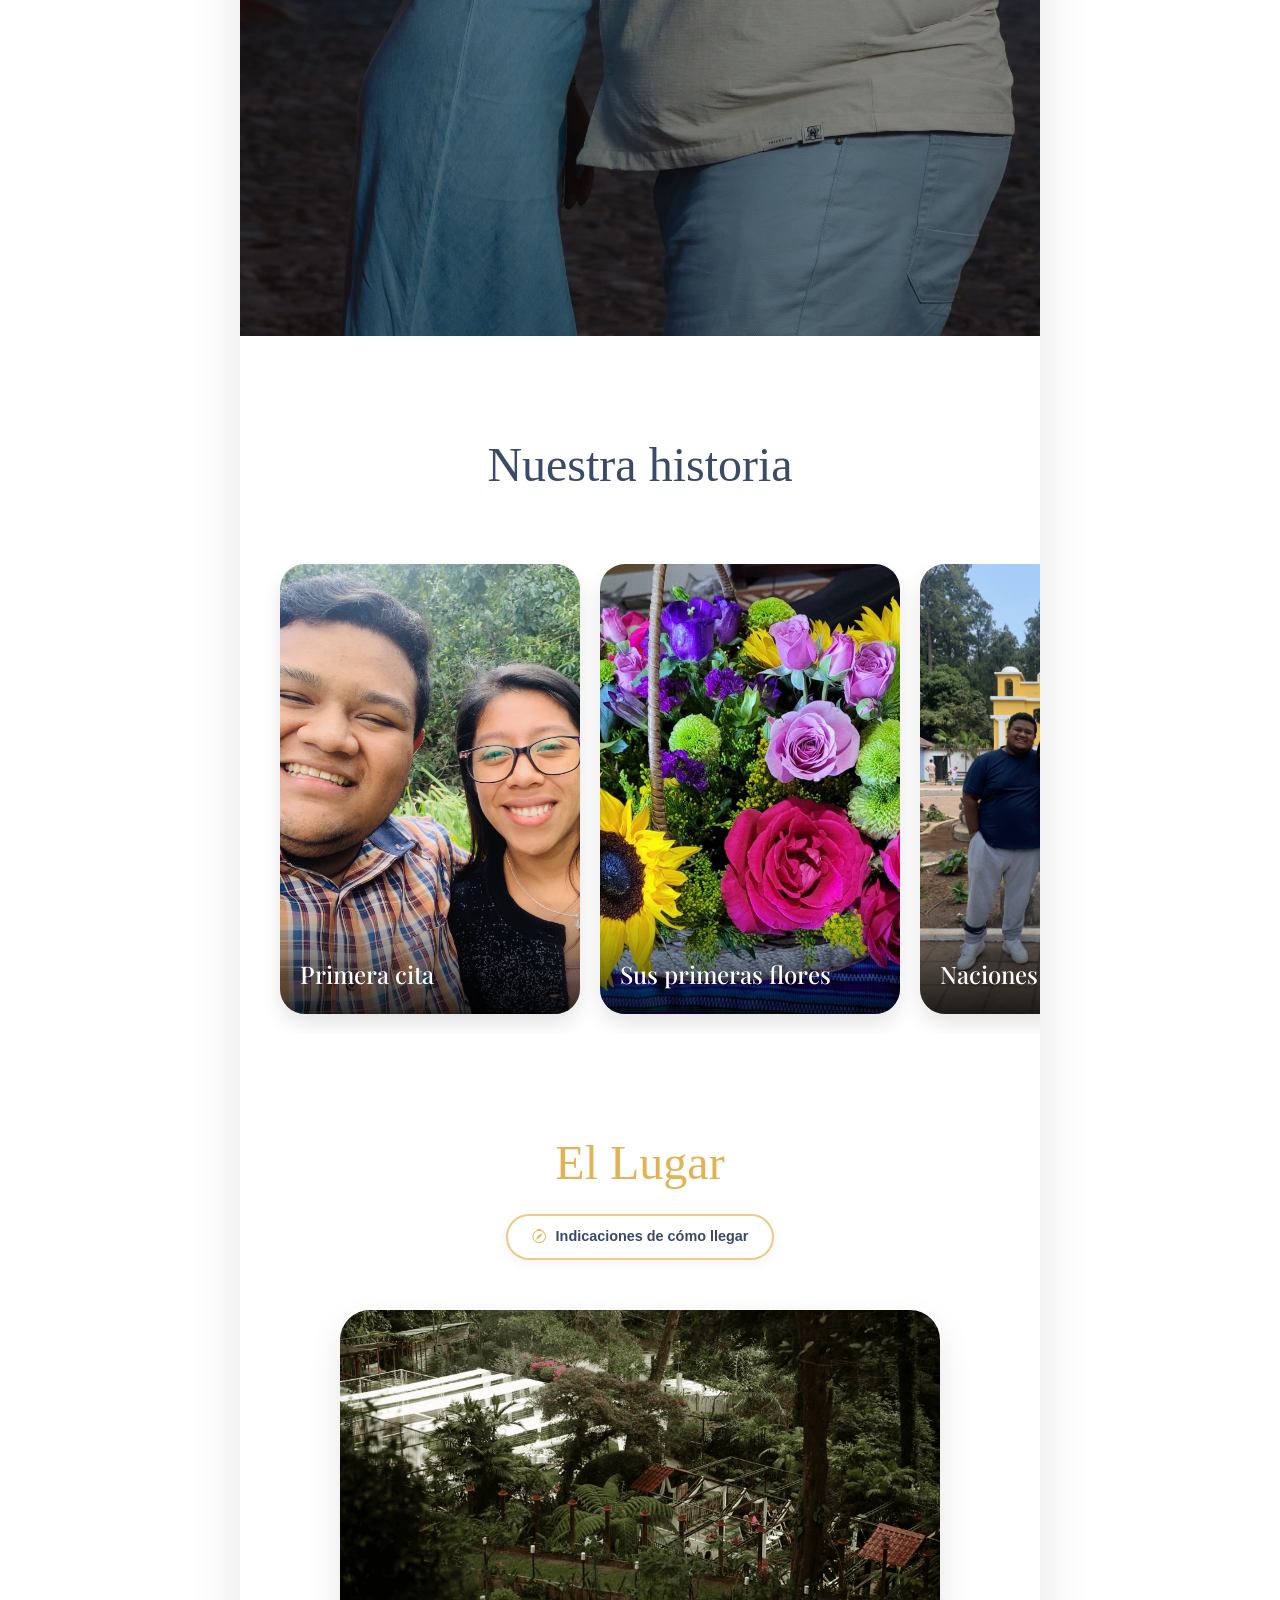
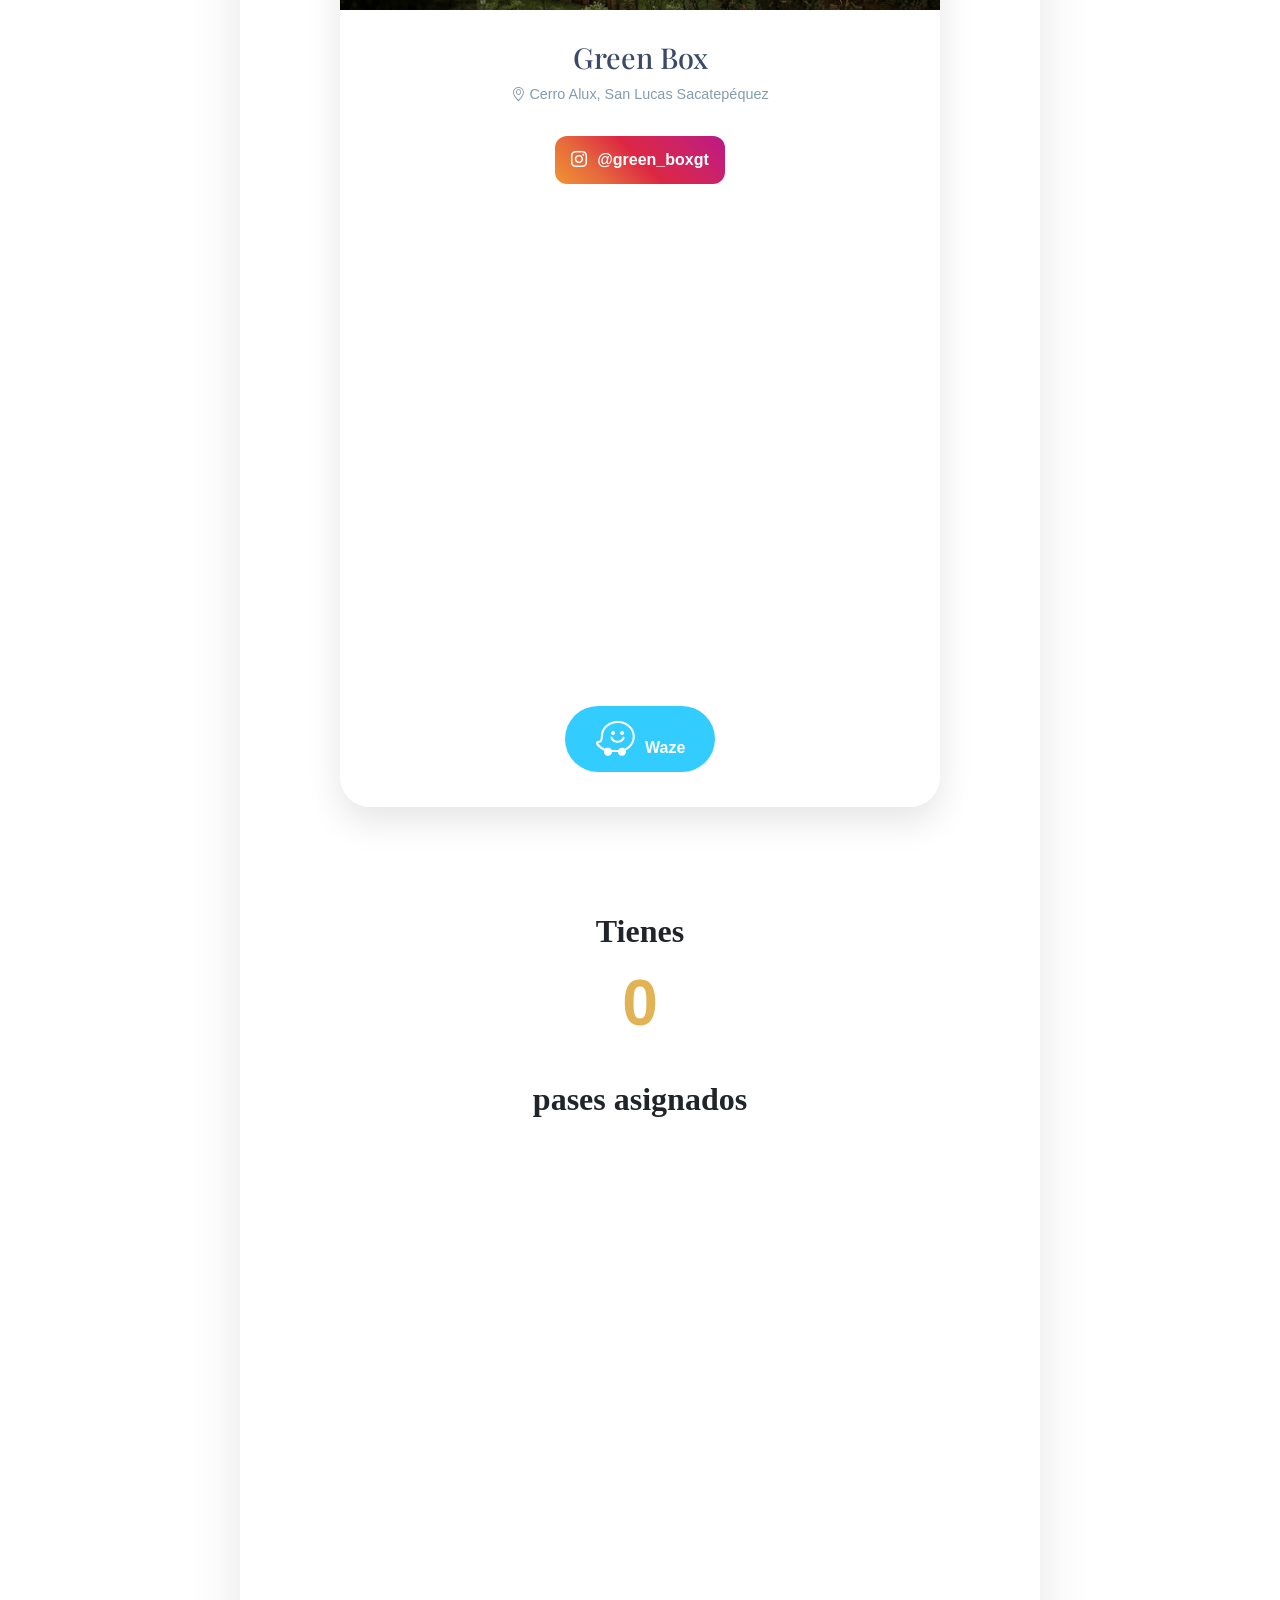
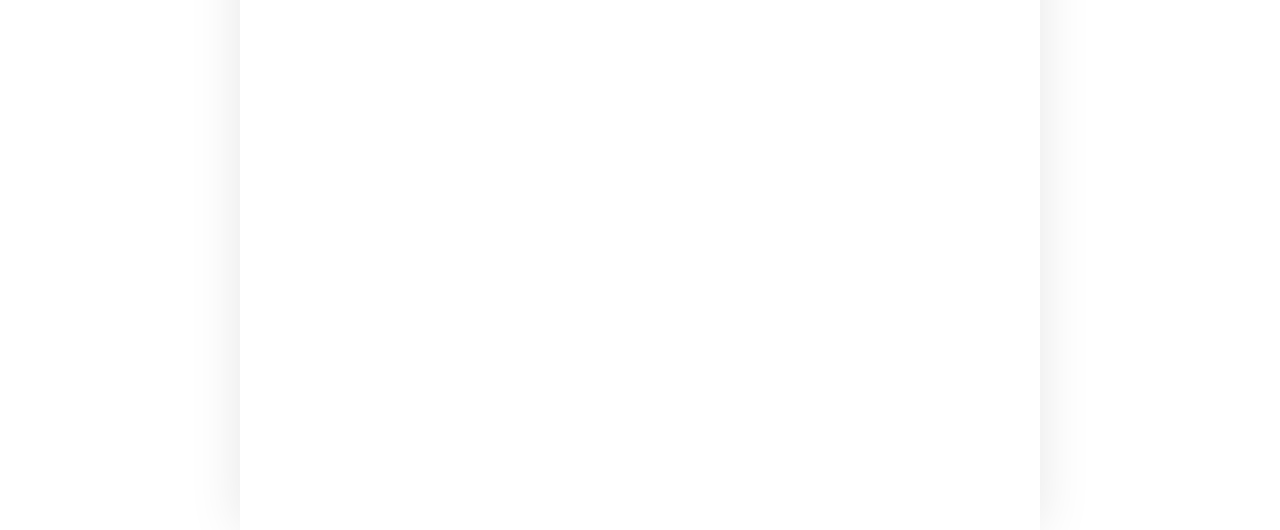
==== commit 73bf55e8: "sugerencia de Rosy" ====
--- a/index.html
+++ b/index.html
@@ -58,6 +58,10 @@
             <div class="vestimenta-titulo">Vestimenta</div>
             <div class="vestimenta-subtitulo">Formal</div>
 
+            <p class="indicacion-abrigo">
+                <i class="bi bi-thermometer-snow"></i> ¡No olvides tu abrigo! Clima frío
+            </p>
+
             <div class="paleta-colores">
               <div class="color-circulo" style="background-color: #F0E3CE;"></div>
               <div class="color-circulo" style="background-color: #EDCA85;"></div>
@@ -458,13 +462,9 @@
                     <div class="lugar-info">
                         <h2 class="lugar-nombre">Green Box</h2>
 
-                        <p class="lugar-direccion" style="margin-bottom: 5px !important;">
+                        <p class="lugar-direccion">
                             <i class="bi bi-geo-alt"></i> Cerro Alux, San Lucas Sacatepéquez
-                        </p>
-                        <p class="lugar-direccion">
-                            <i class="bi bi-thermometer-snow"></i> ¡No olvides tu abrigo! Clima frío
-                        </p>
-                        
+                        </p>                                                
                         
                         <a href="https://www.instagram.com/green_boxgt?utm_source=ig_web_button_share_sheet&igsh=ZDNlZDc0MzIxNw==" target="_blank" class="btn-instagram-lugar">
                             <div class="insta-gradient-bg">
--- a/index.css
+++ b/index.css
@@ -205,7 +205,13 @@
   font-size: 1.3rem;
   letter-spacing: 2px;
   display: inline-block;
-  margin-bottom: 25px;
+  margin-bottom: 10px;
+}
+
+.indicacion-abrigo {
+    color: #849CAF;
+    font-size: 0.9rem;
+    margin-bottom: 35px;
 }
 
 .paleta-colores {
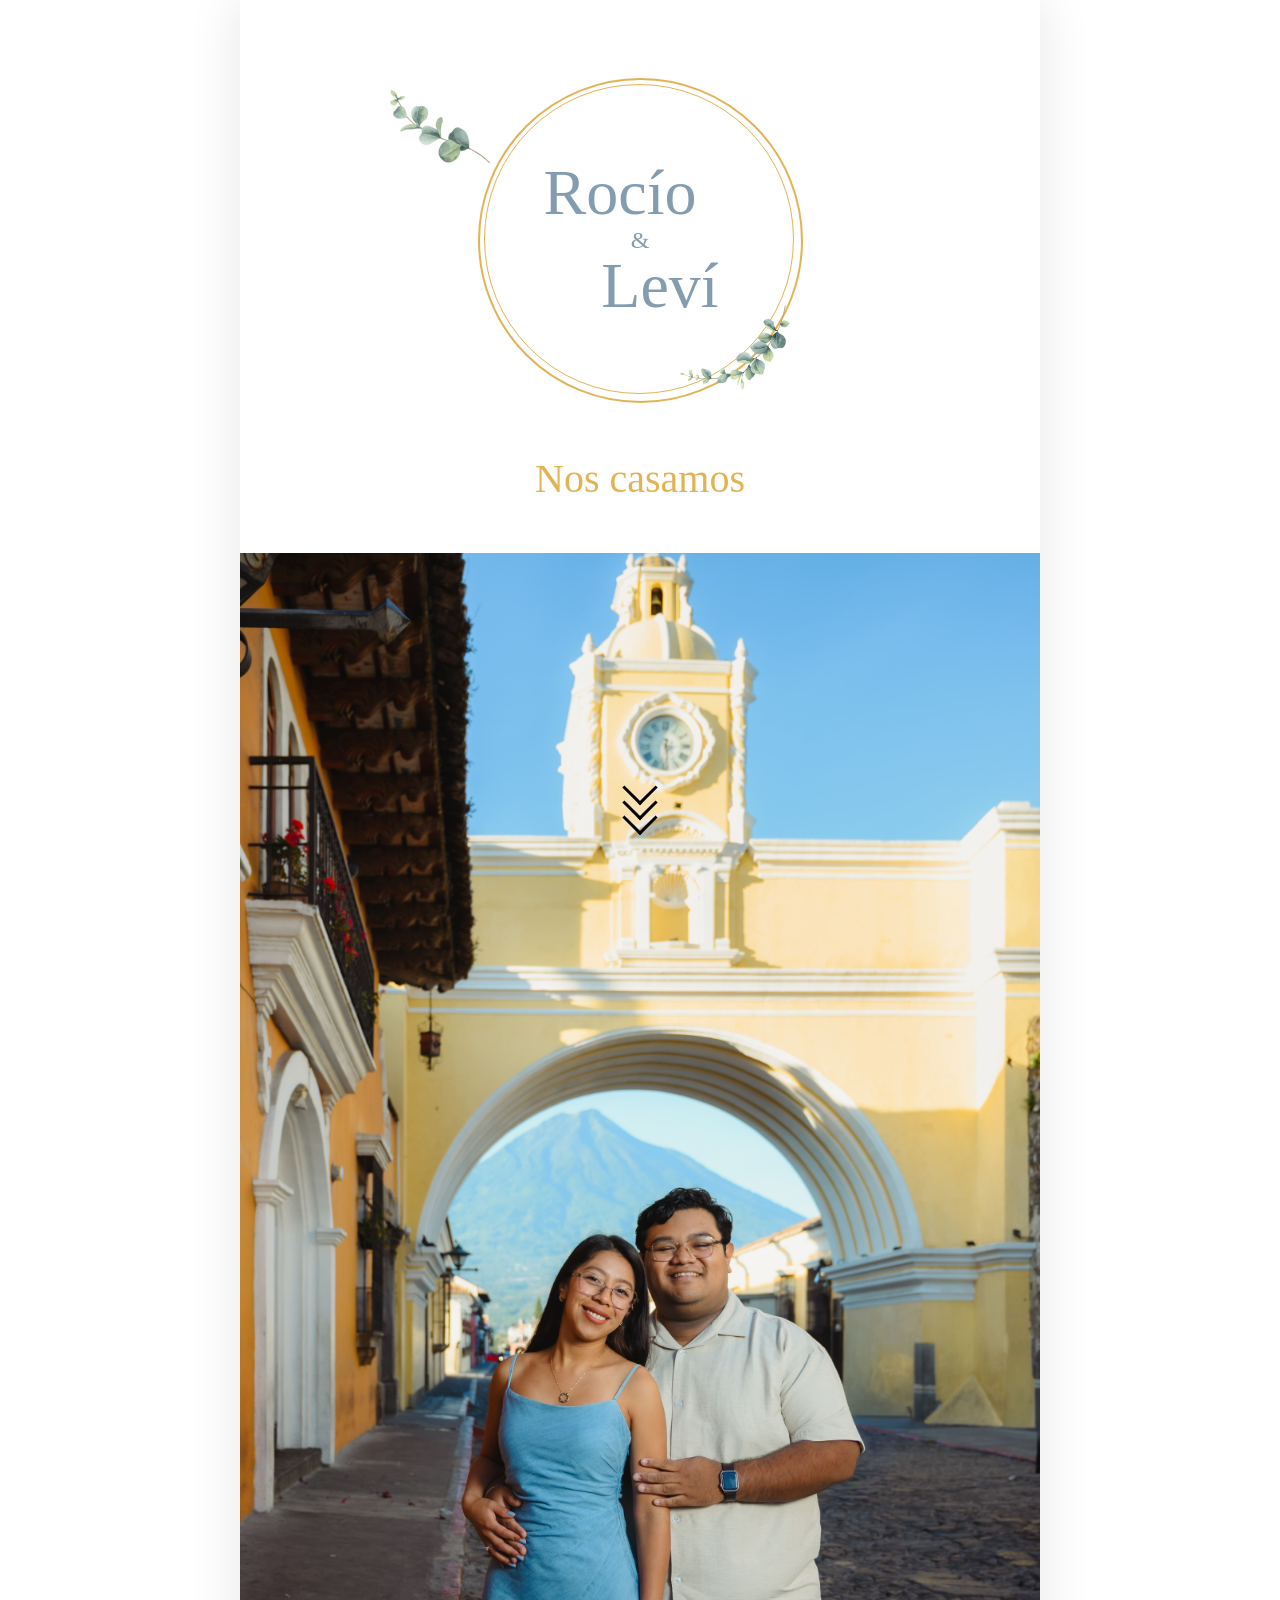
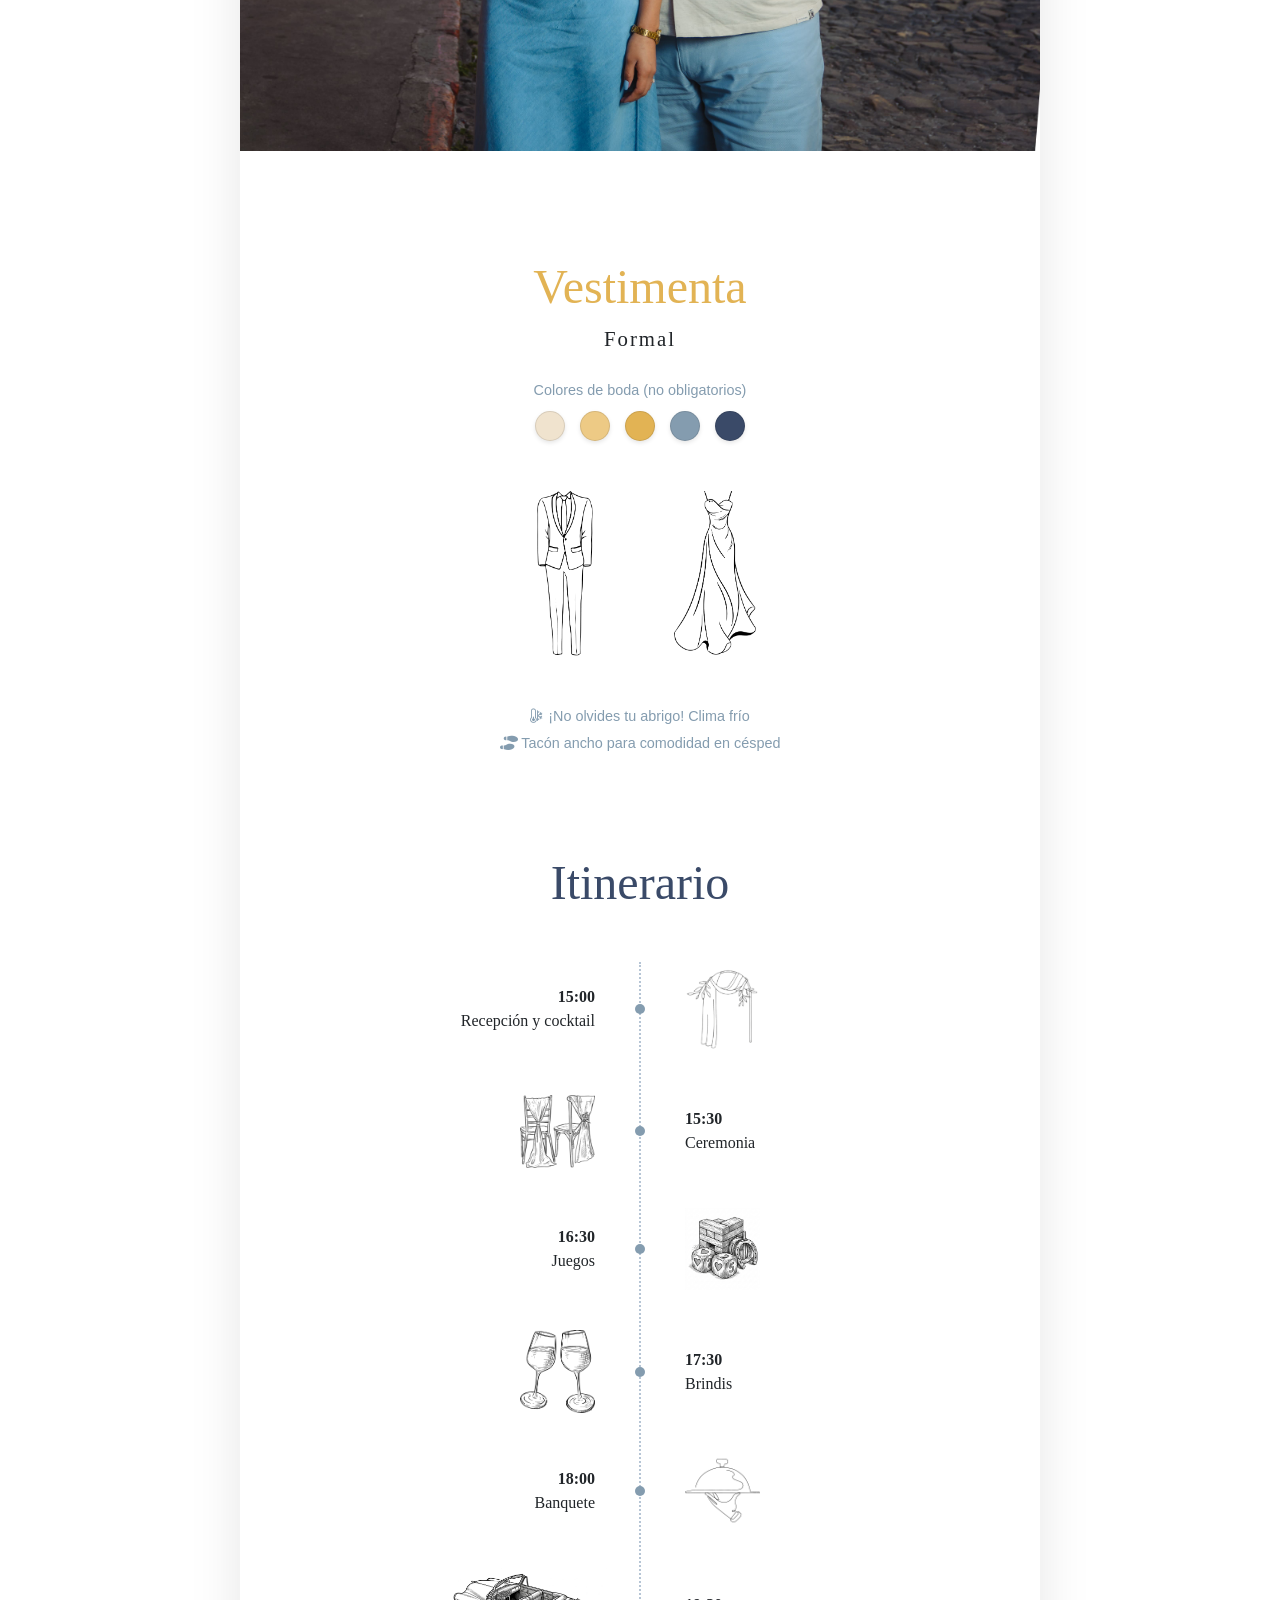
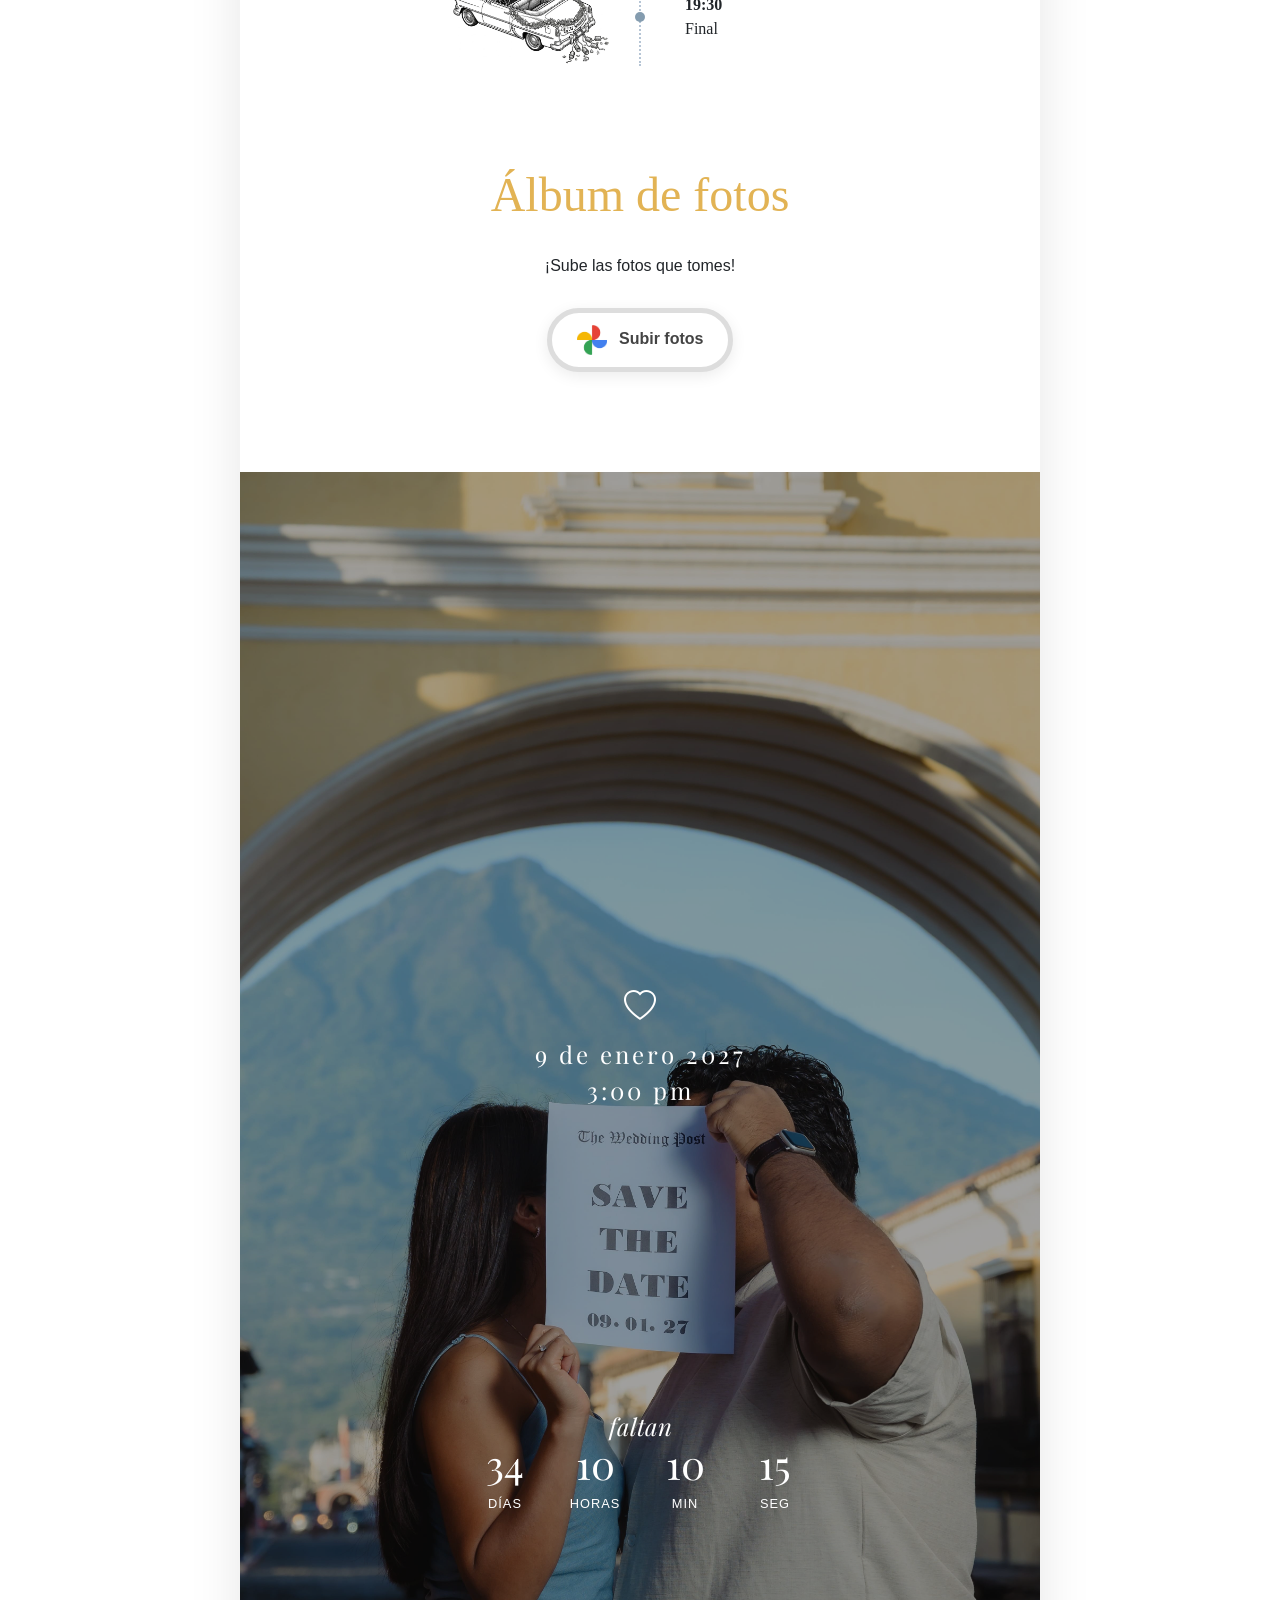
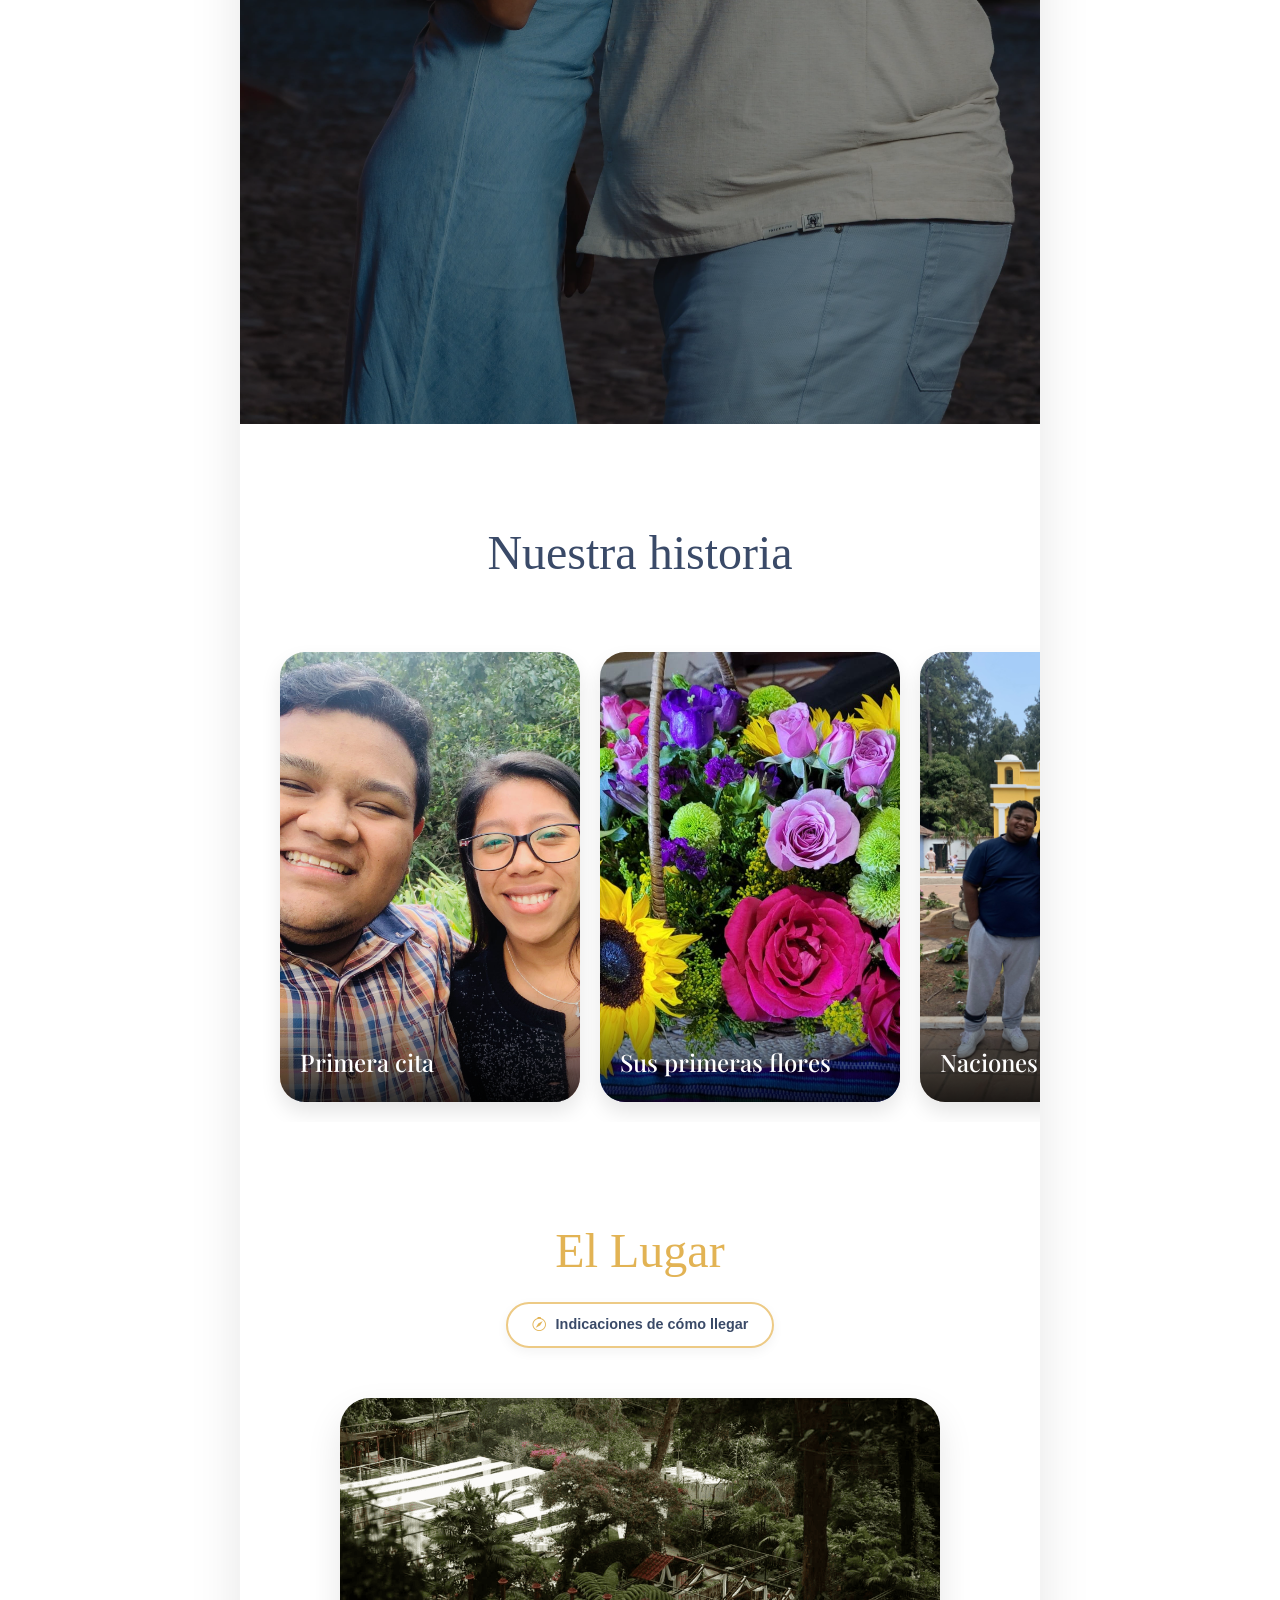
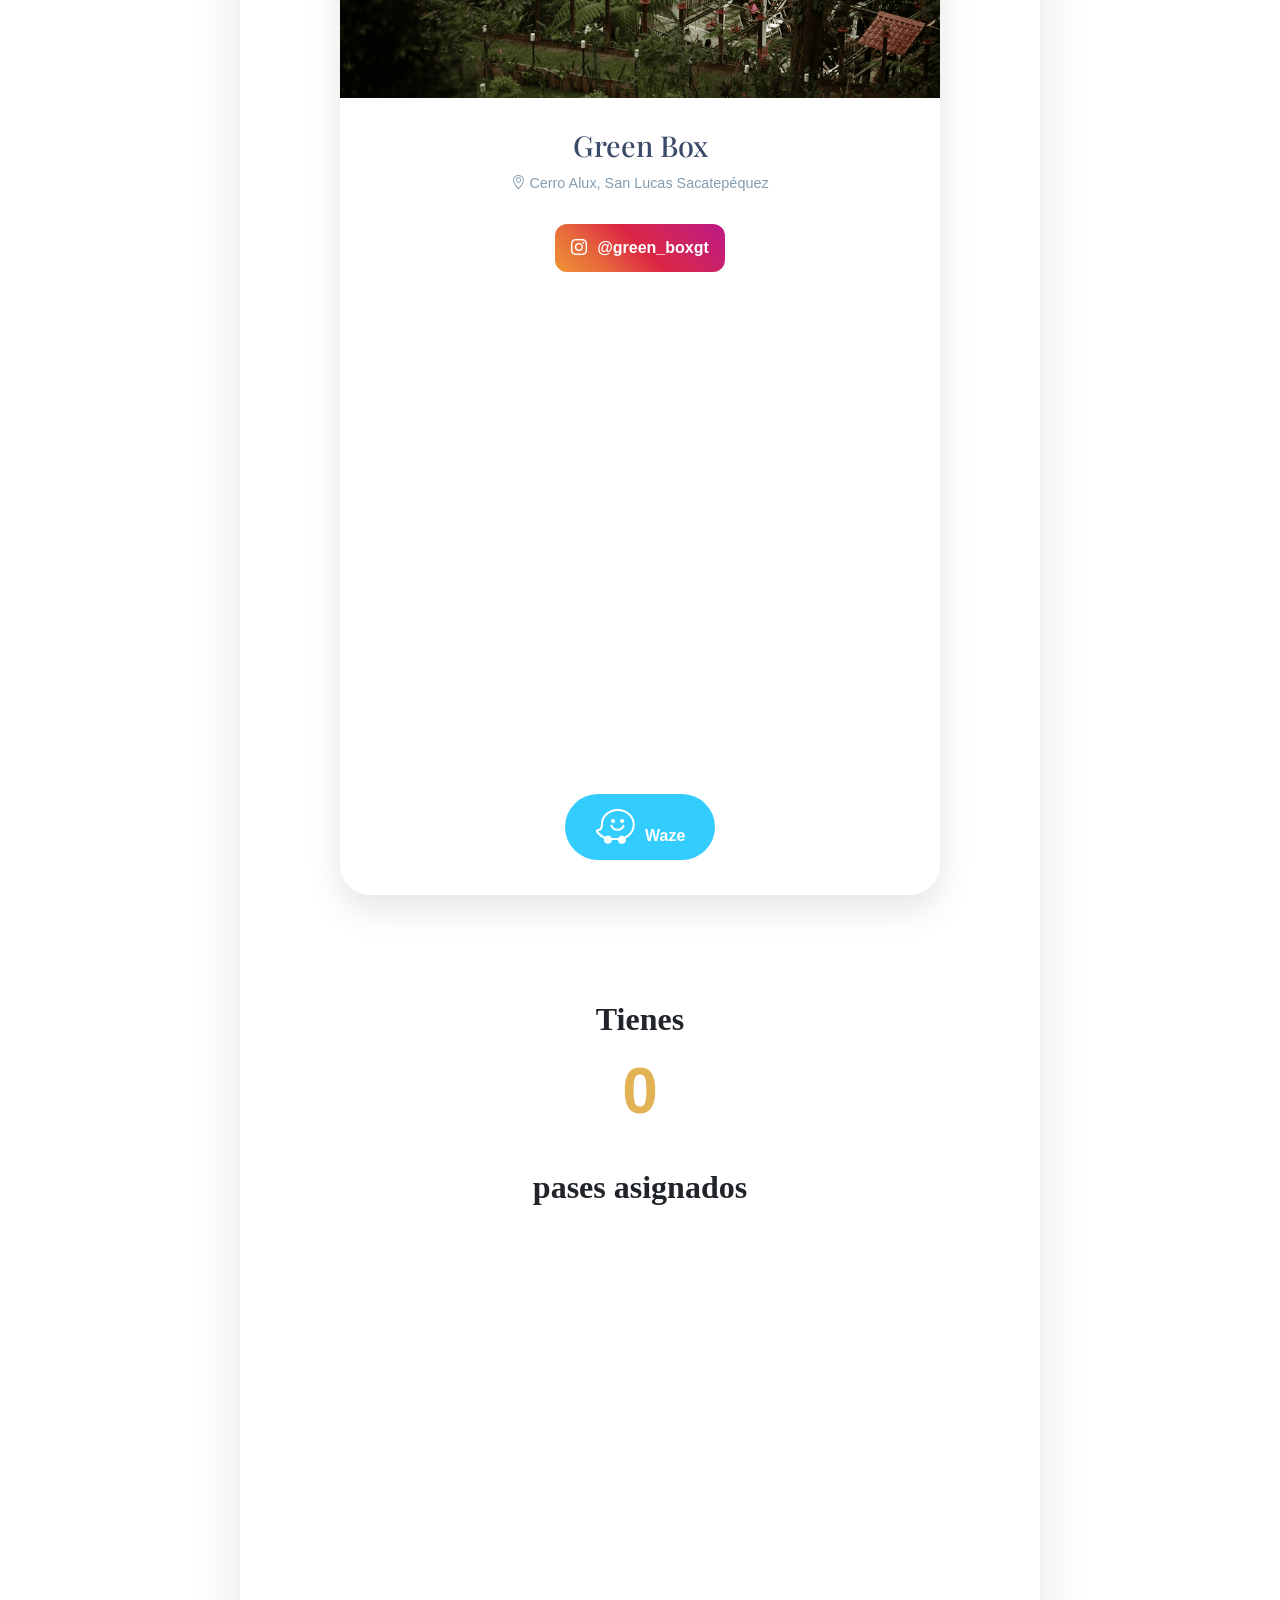
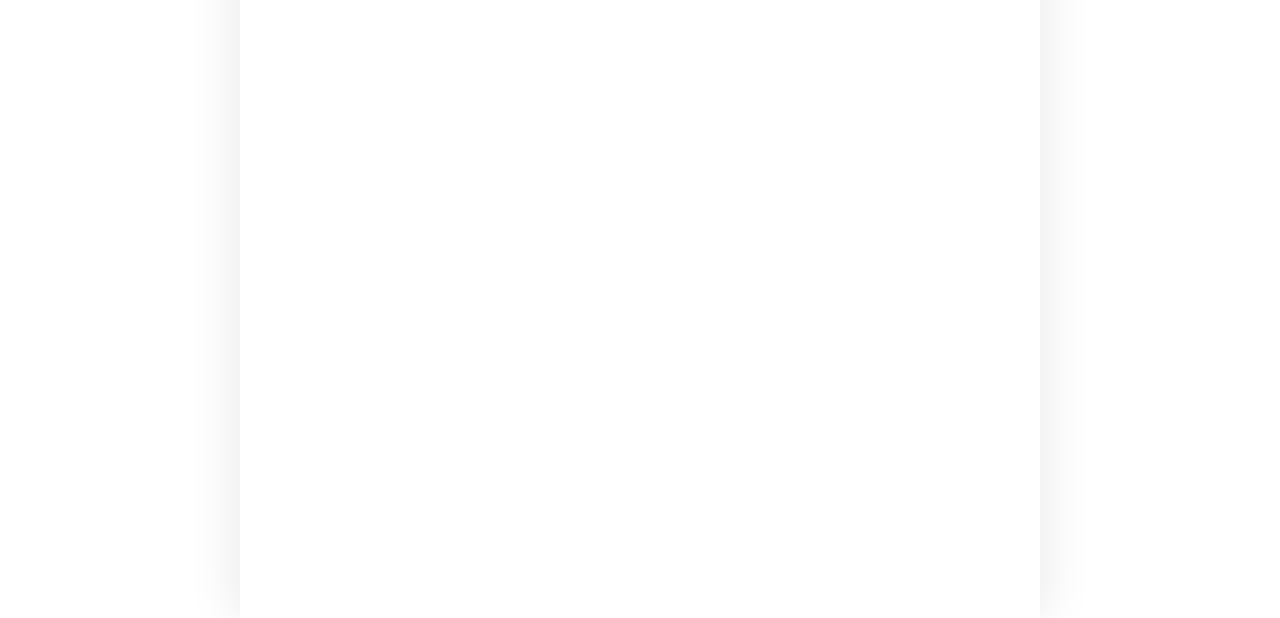
==== commit 9fa171e6: "cambio final de sugerencias" ====
--- a/index.html
+++ b/index.html
@@ -58,10 +58,9 @@
             <div class="vestimenta-titulo">Vestimenta</div>
             <div class="vestimenta-subtitulo">Formal</div>
 
-            <p class="indicacion-abrigo">
-                <i class="bi bi-thermometer-snow"></i> ¡No olvides tu abrigo! Clima frío
-            </p>
-
+            
+
+            <div class="indicacion-abrigo" style="margin-bottom: 0px; margin-top: 15px;">Colores de boda (no obligatorios)</div>
             <div class="paleta-colores">
               <div class="color-circulo" style="background-color: #F0E3CE;"></div>
               <div class="color-circulo" style="background-color: #EDCA85;"></div>
@@ -79,6 +78,13 @@
               </div>
             </div>
           </div>
+
+          <p class="indicacion-abrigo" style="margin-bottom: 5px;">
+            <i class="bi bi-thermometer-snow"></i> ¡No olvides tu abrigo! Clima frío
+          </p>
+          <p class="indicacion-abrigo" style="margin-top: 0px;">
+            <i class="fas fa-shoe-prints"></i> Tacón ancho para comodidad en césped
+          </p>
           
           <!-- ITINERARIO -->
           <div class="itinerario">
--- a/index.css
+++ b/index.css
@@ -211,11 +211,12 @@
 .indicacion-abrigo {
     color: #849CAF;
     font-size: 0.9rem;
-    margin-bottom: 35px;
+    margin-top: 50px;
+    margin-bottom: 0px;
 }
 
 .paleta-colores {
-  margin-top: 20px;
+  margin-top: 10px;
   margin-bottom: 50px;
   display: flex;
   justify-content: center;
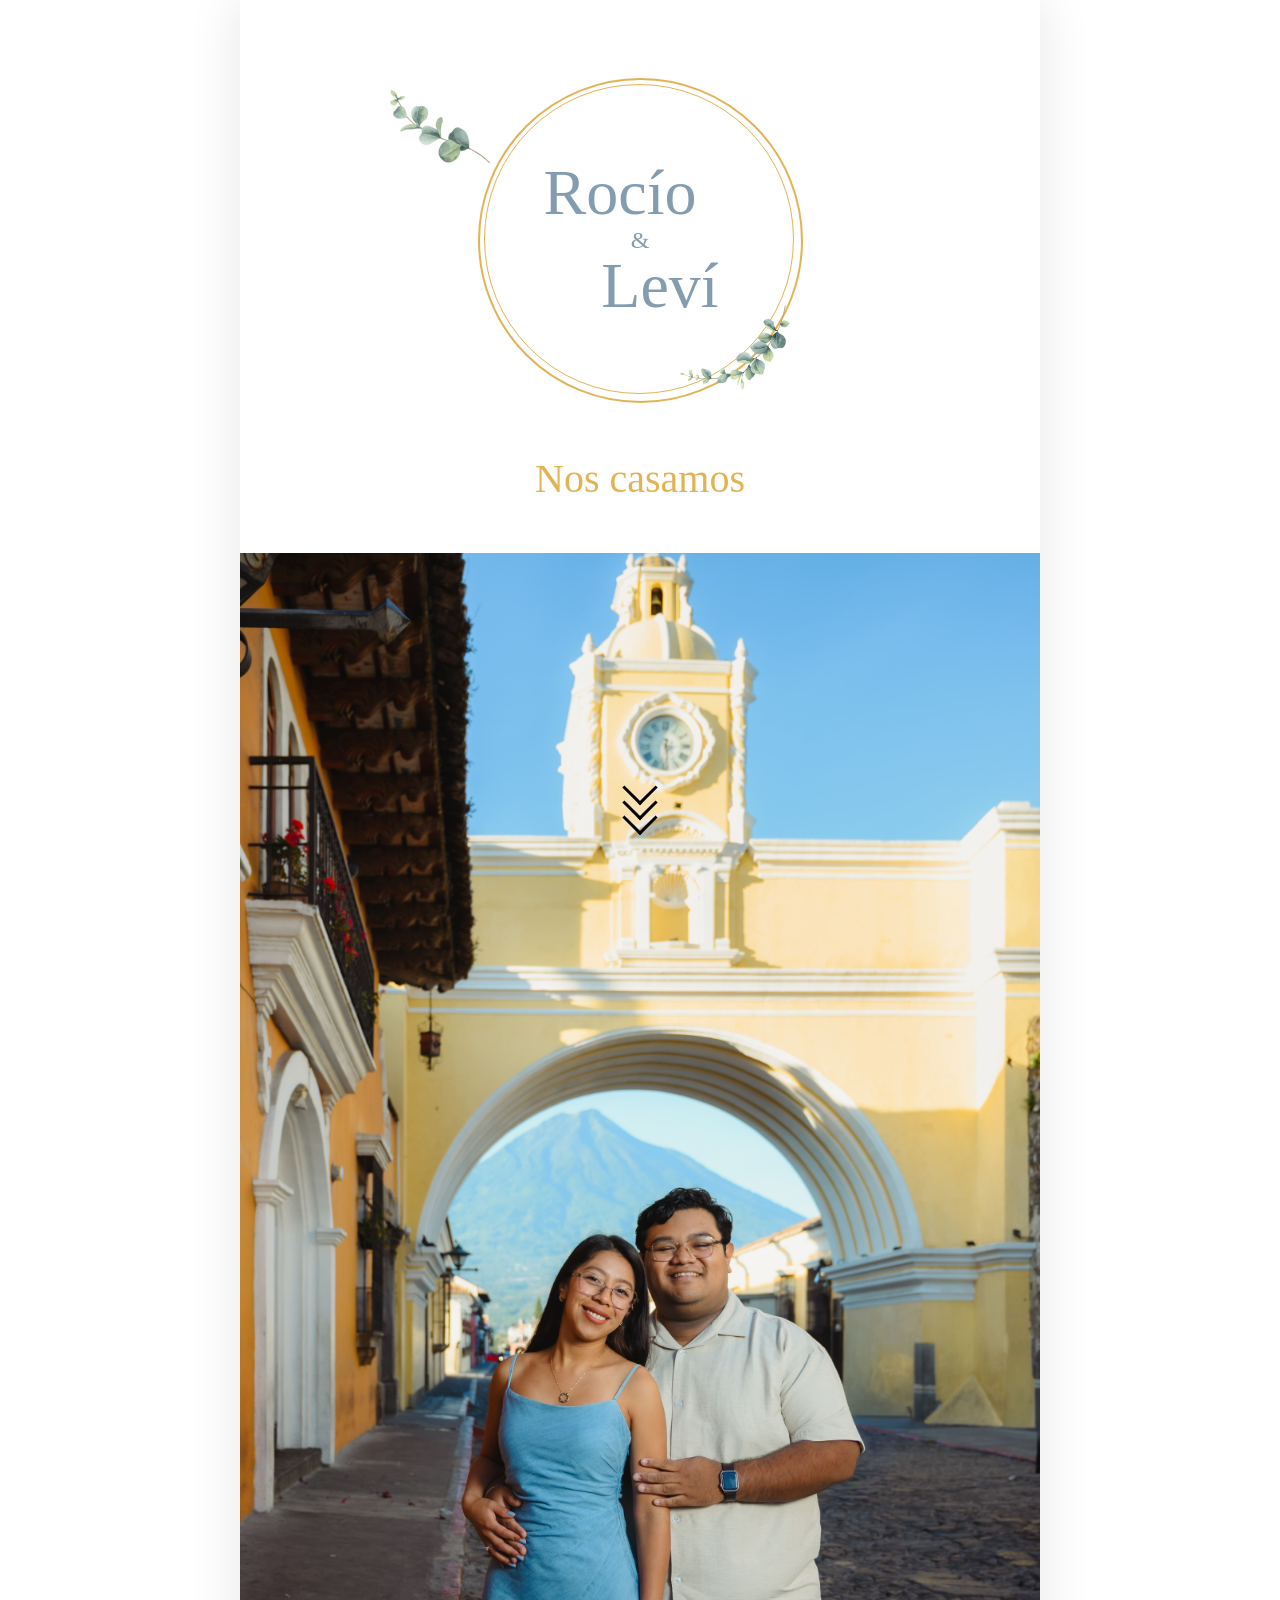
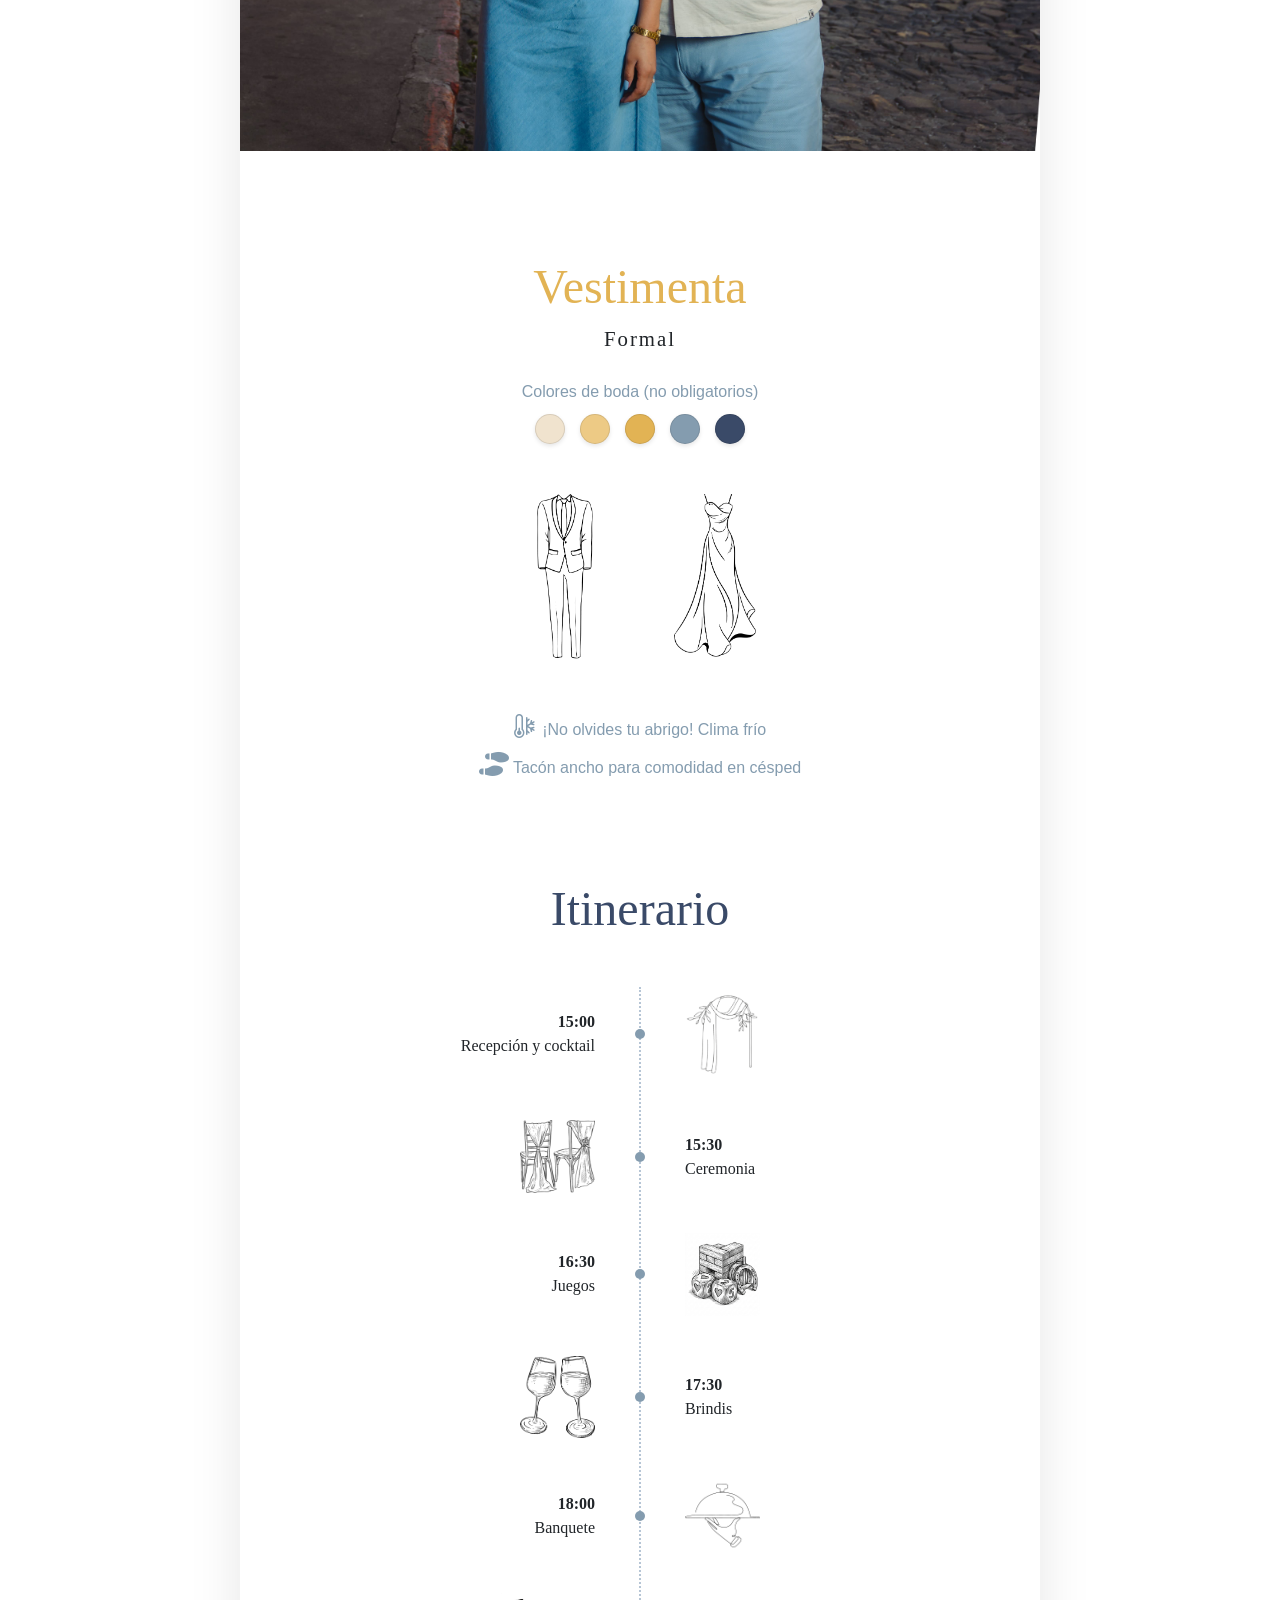
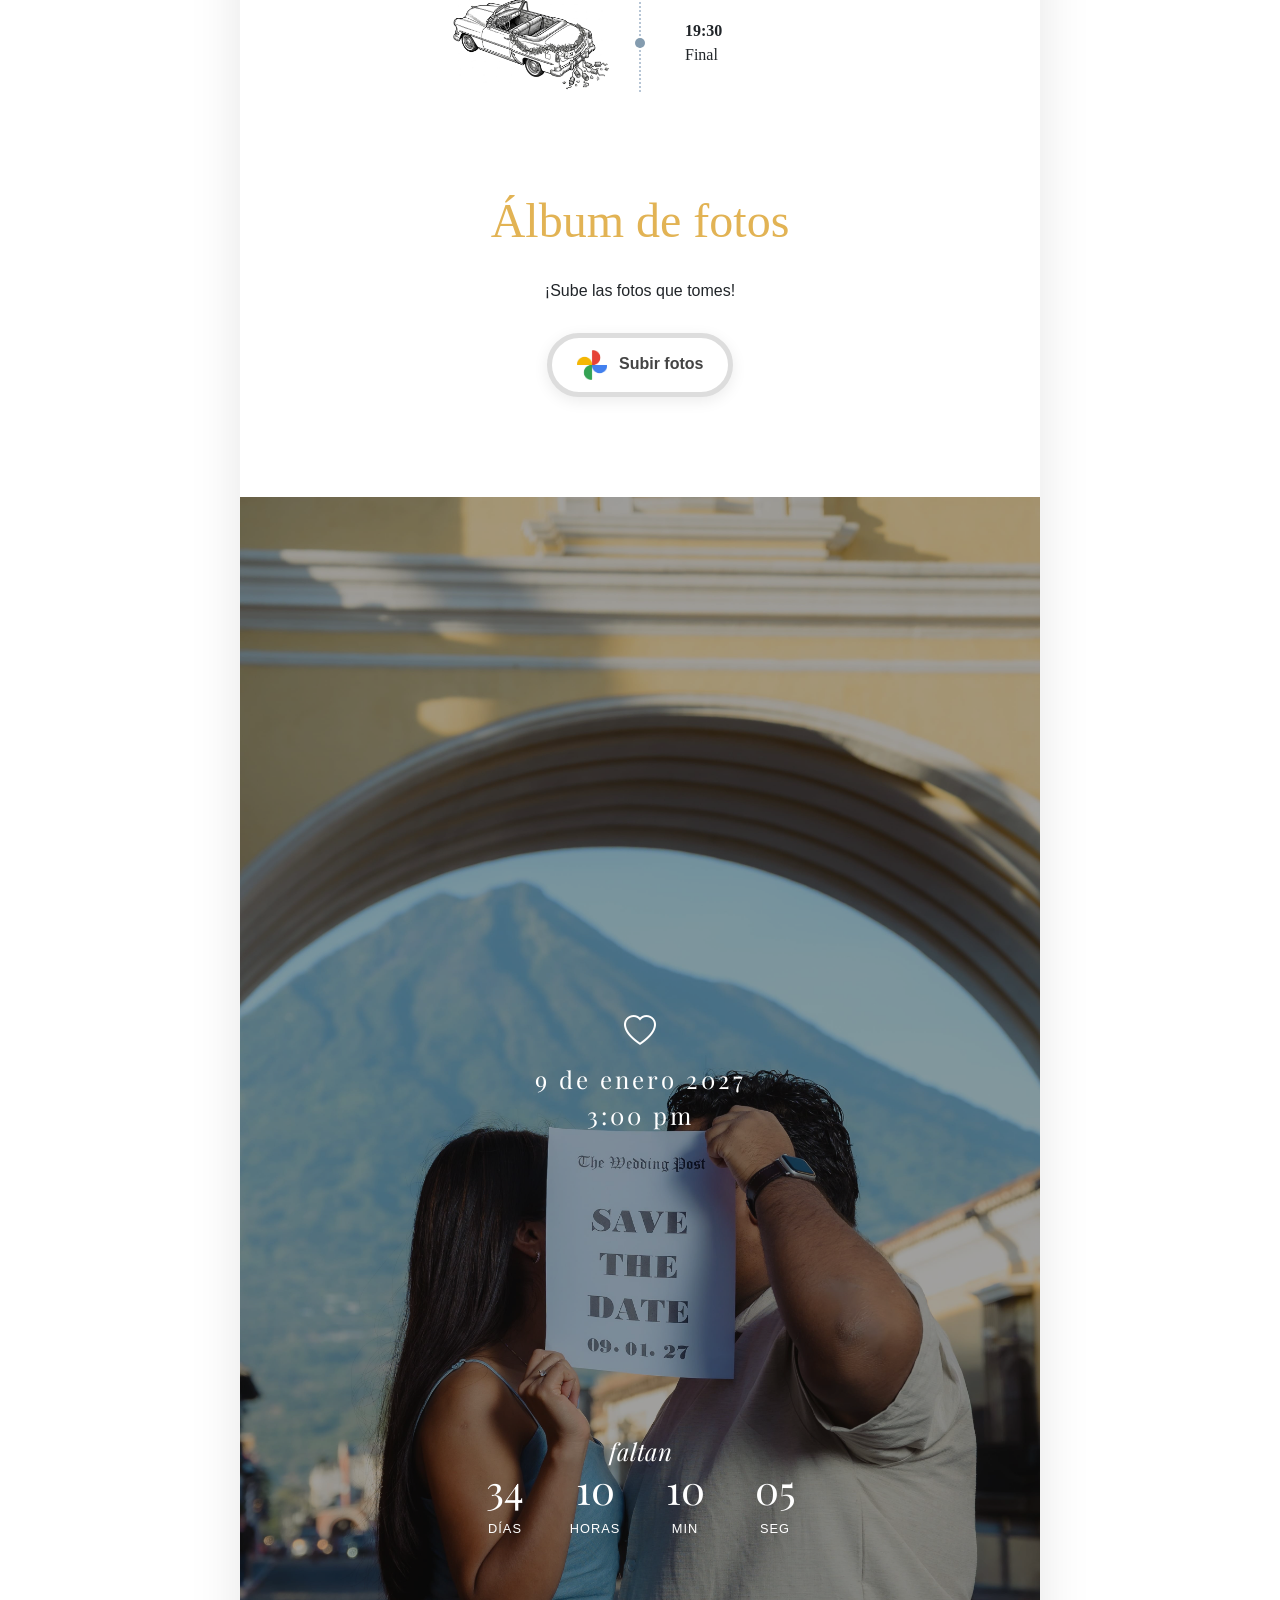
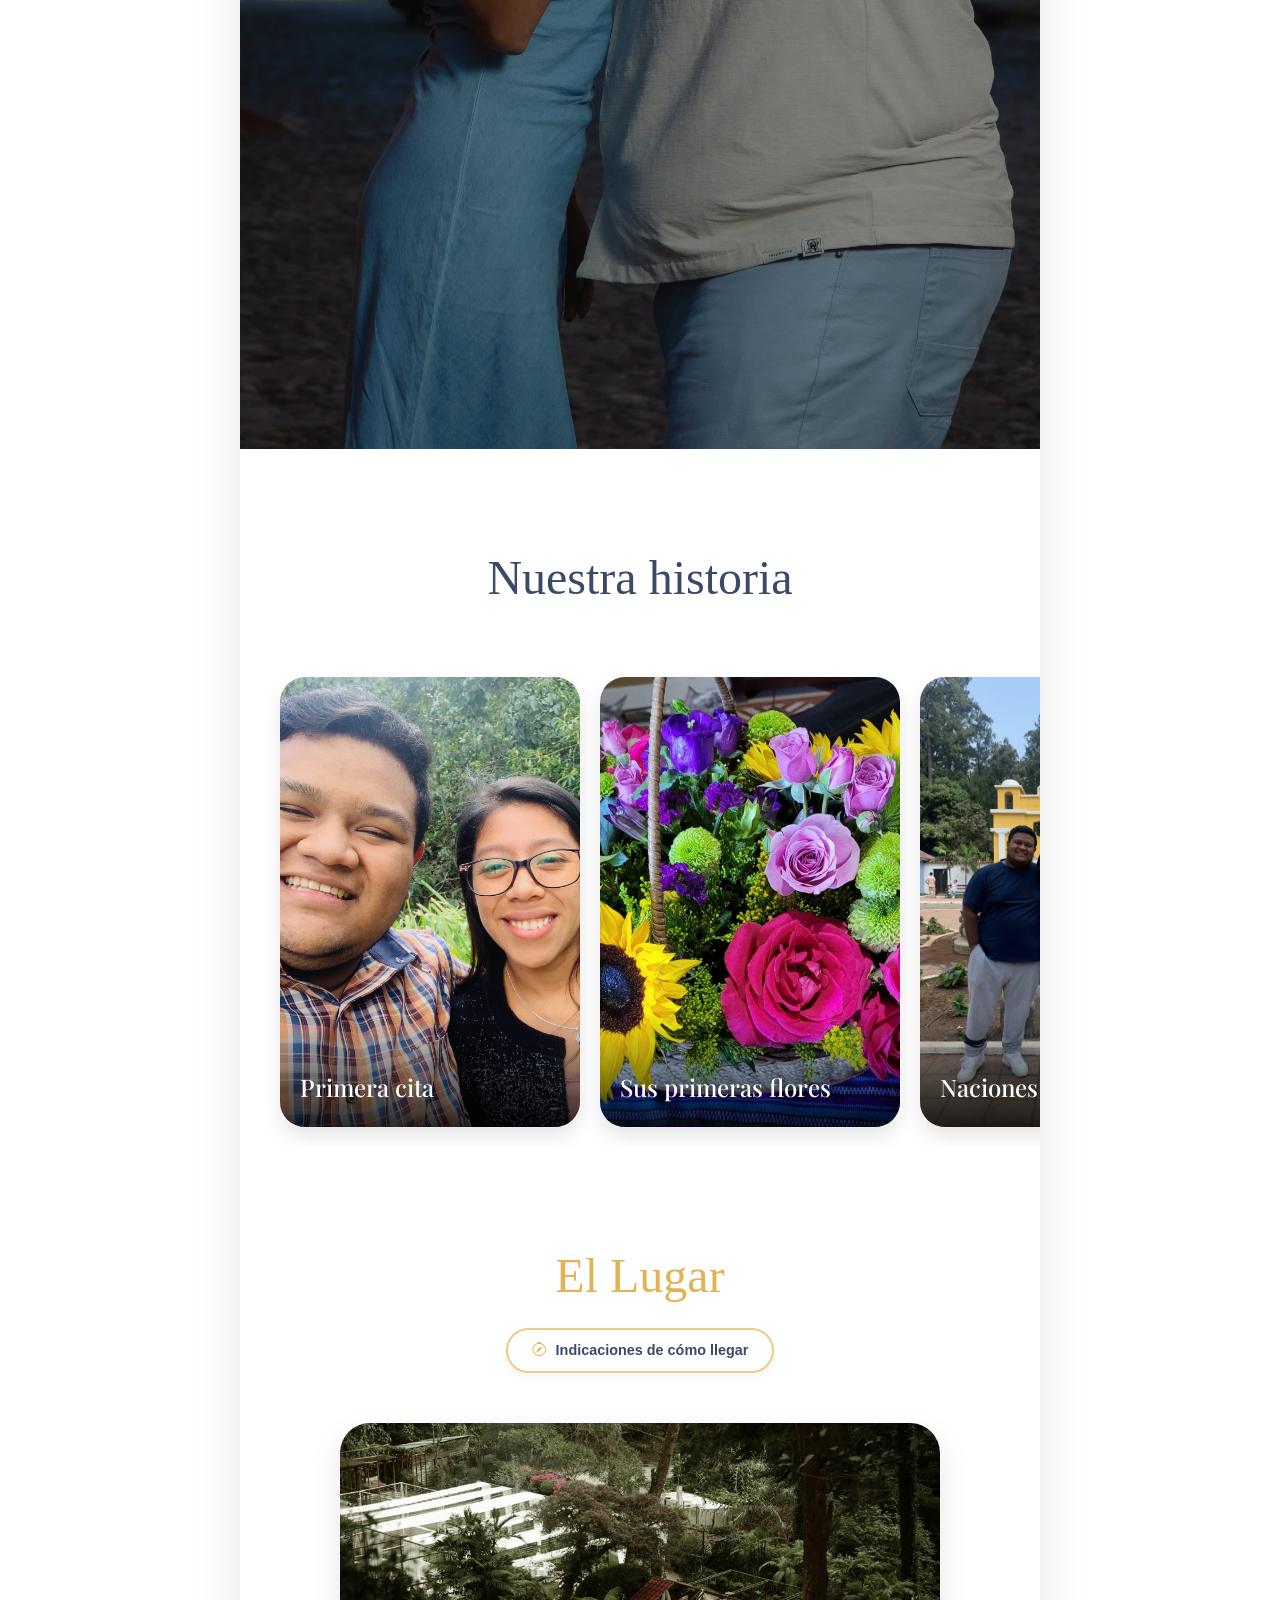
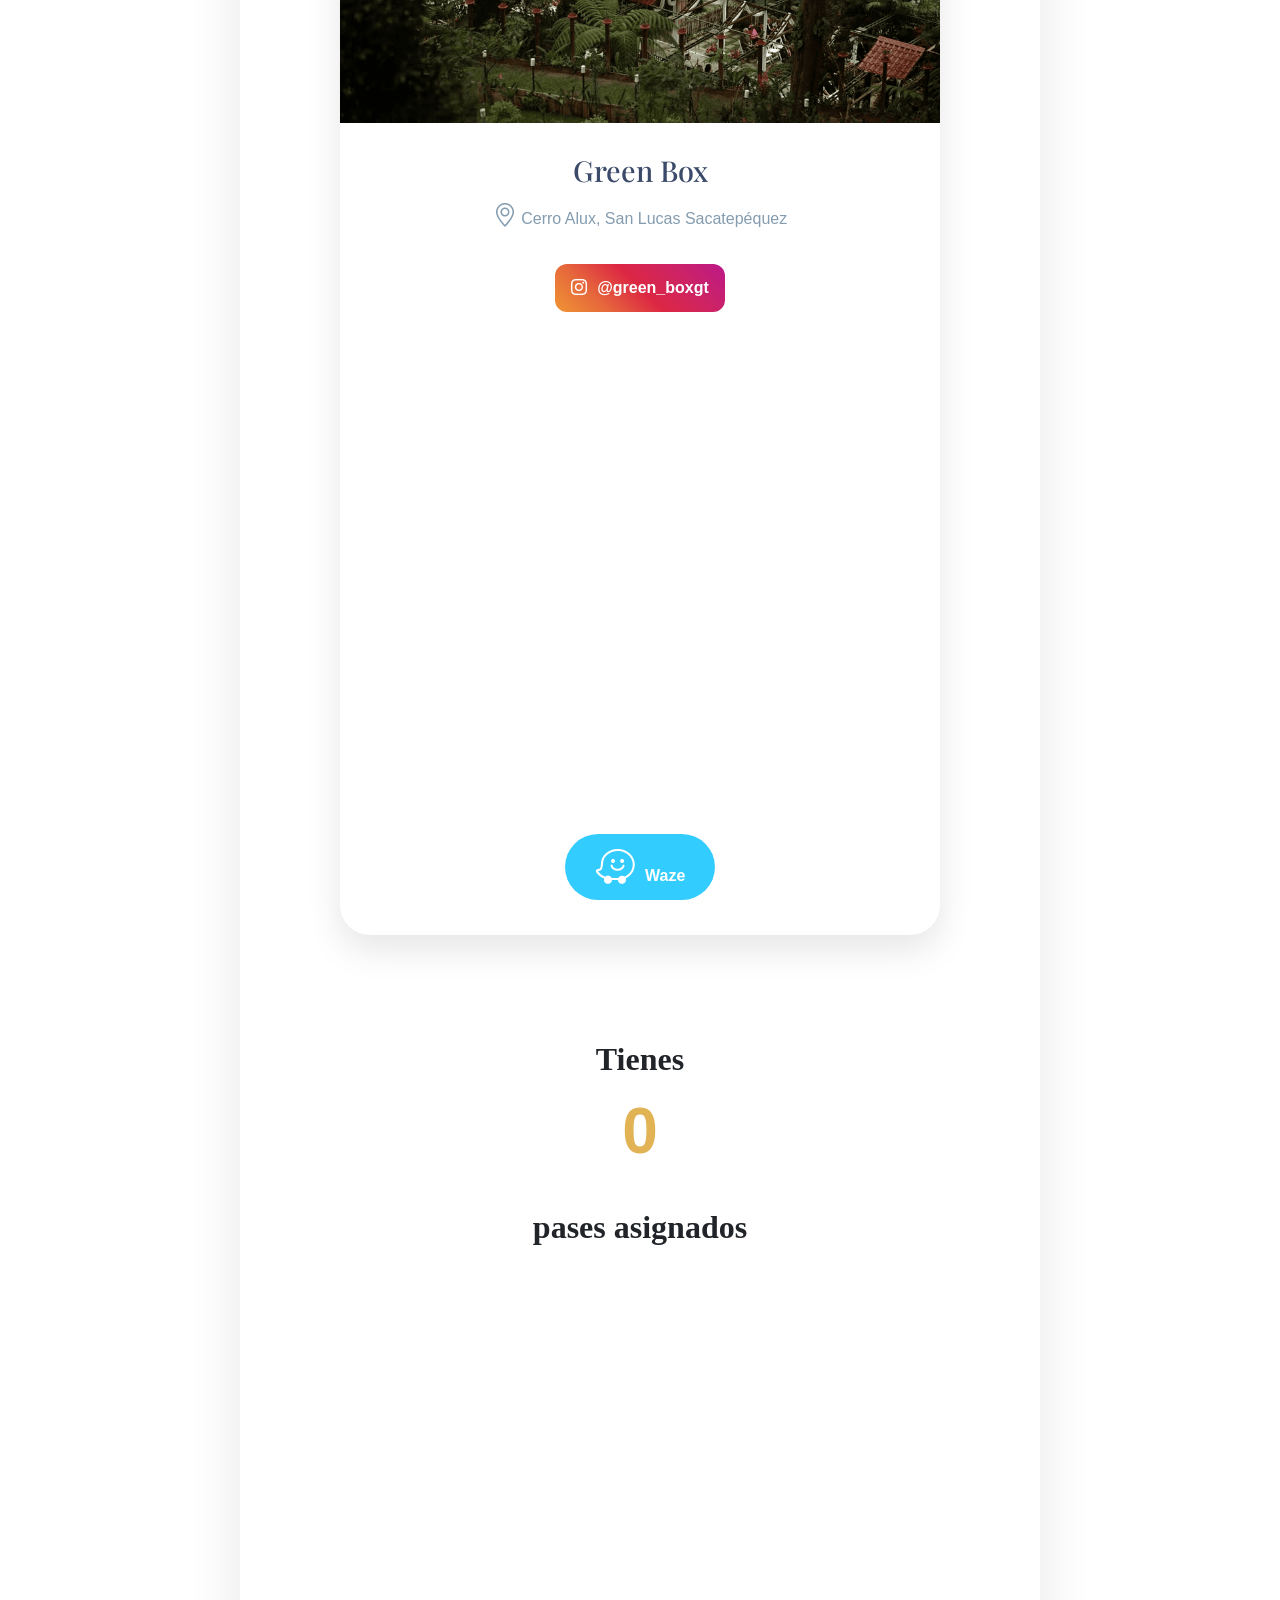
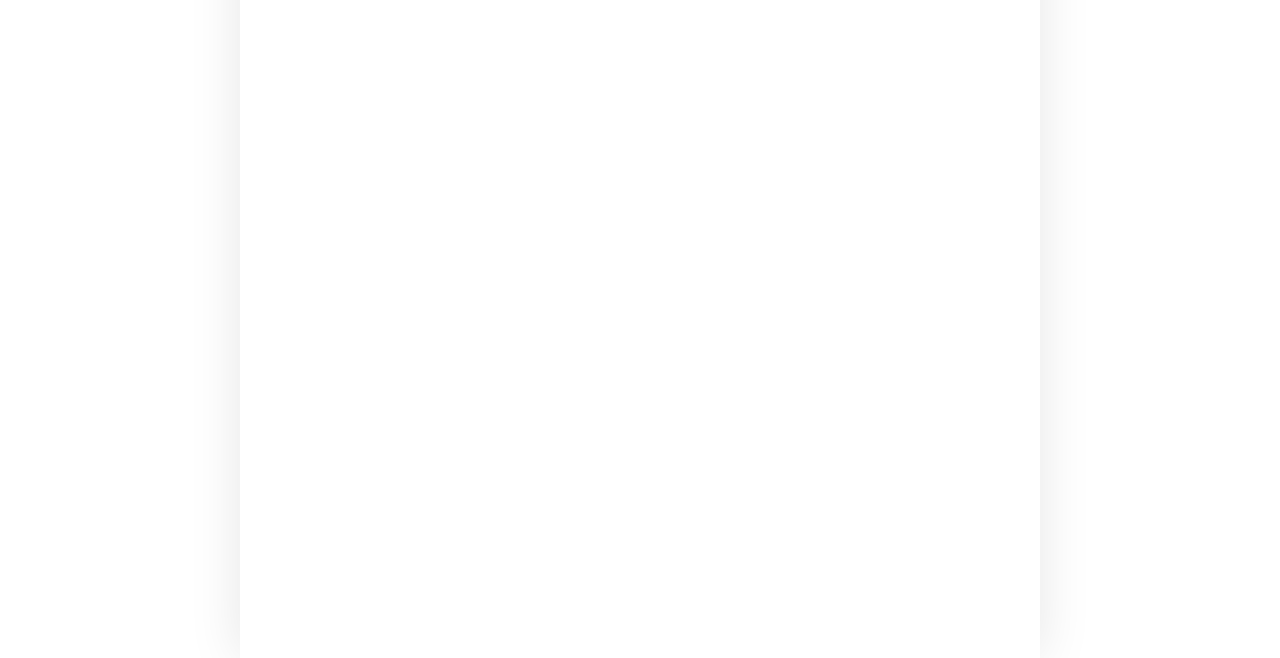
==== commit 4821fbf3: "Aumenta tamaño de letra" ====
--- a/index.html
+++ b/index.html
@@ -79,11 +79,11 @@
             </div>
           </div>
 
-          <p class="indicacion-abrigo" style="margin-bottom: 5px;">
-            <i class="bi bi-thermometer-snow"></i> ¡No olvides tu abrigo! Clima frío
+          <p class="indicacion-abrigo" style="margin-bottom: 7px;">
+            <i class="bi bi-thermometer-snow fs-4"></i> ¡No olvides tu abrigo! Clima frío
           </p>
           <p class="indicacion-abrigo" style="margin-top: 0px;">
-            <i class="fas fa-shoe-prints"></i> Tacón ancho para comodidad en césped
+            <i class="fas fa-shoe-prints fs-4"></i> Tacón ancho para comodidad en césped
           </p>
           
           <!-- ITINERARIO -->
@@ -469,7 +469,7 @@
                         <h2 class="lugar-nombre">Green Box</h2>
 
                         <p class="lugar-direccion">
-                            <i class="bi bi-geo-alt"></i> Cerro Alux, San Lucas Sacatepéquez
+                            <i class="bi bi-geo-alt fs-4"></i> Cerro Alux, San Lucas Sacatepéquez
                         </p>                                                
                         
                         <a href="https://www.instagram.com/green_boxgt?utm_source=ig_web_button_share_sheet&igsh=ZDNlZDc0MzIxNw==" target="_blank" class="btn-instagram-lugar">
--- a/index.css
+++ b/index.css
@@ -210,7 +210,7 @@
 
 .indicacion-abrigo {
     color: #849CAF;
-    font-size: 0.9rem;
+    font-size: 1rem;
     margin-top: 50px;
     margin-bottom: 0px;
 }
@@ -617,7 +617,7 @@
 }
 
 .lugar-info {
-    padding: 30px;
+    padding: 30px 0;
     text-align: center;
 }
 
@@ -630,7 +630,7 @@
 
 .lugar-direccion {
     color: #849CAF;
-    font-size: 0.9rem;
+    font-size: 1rem;
     margin-bottom: 20px;
 }
 
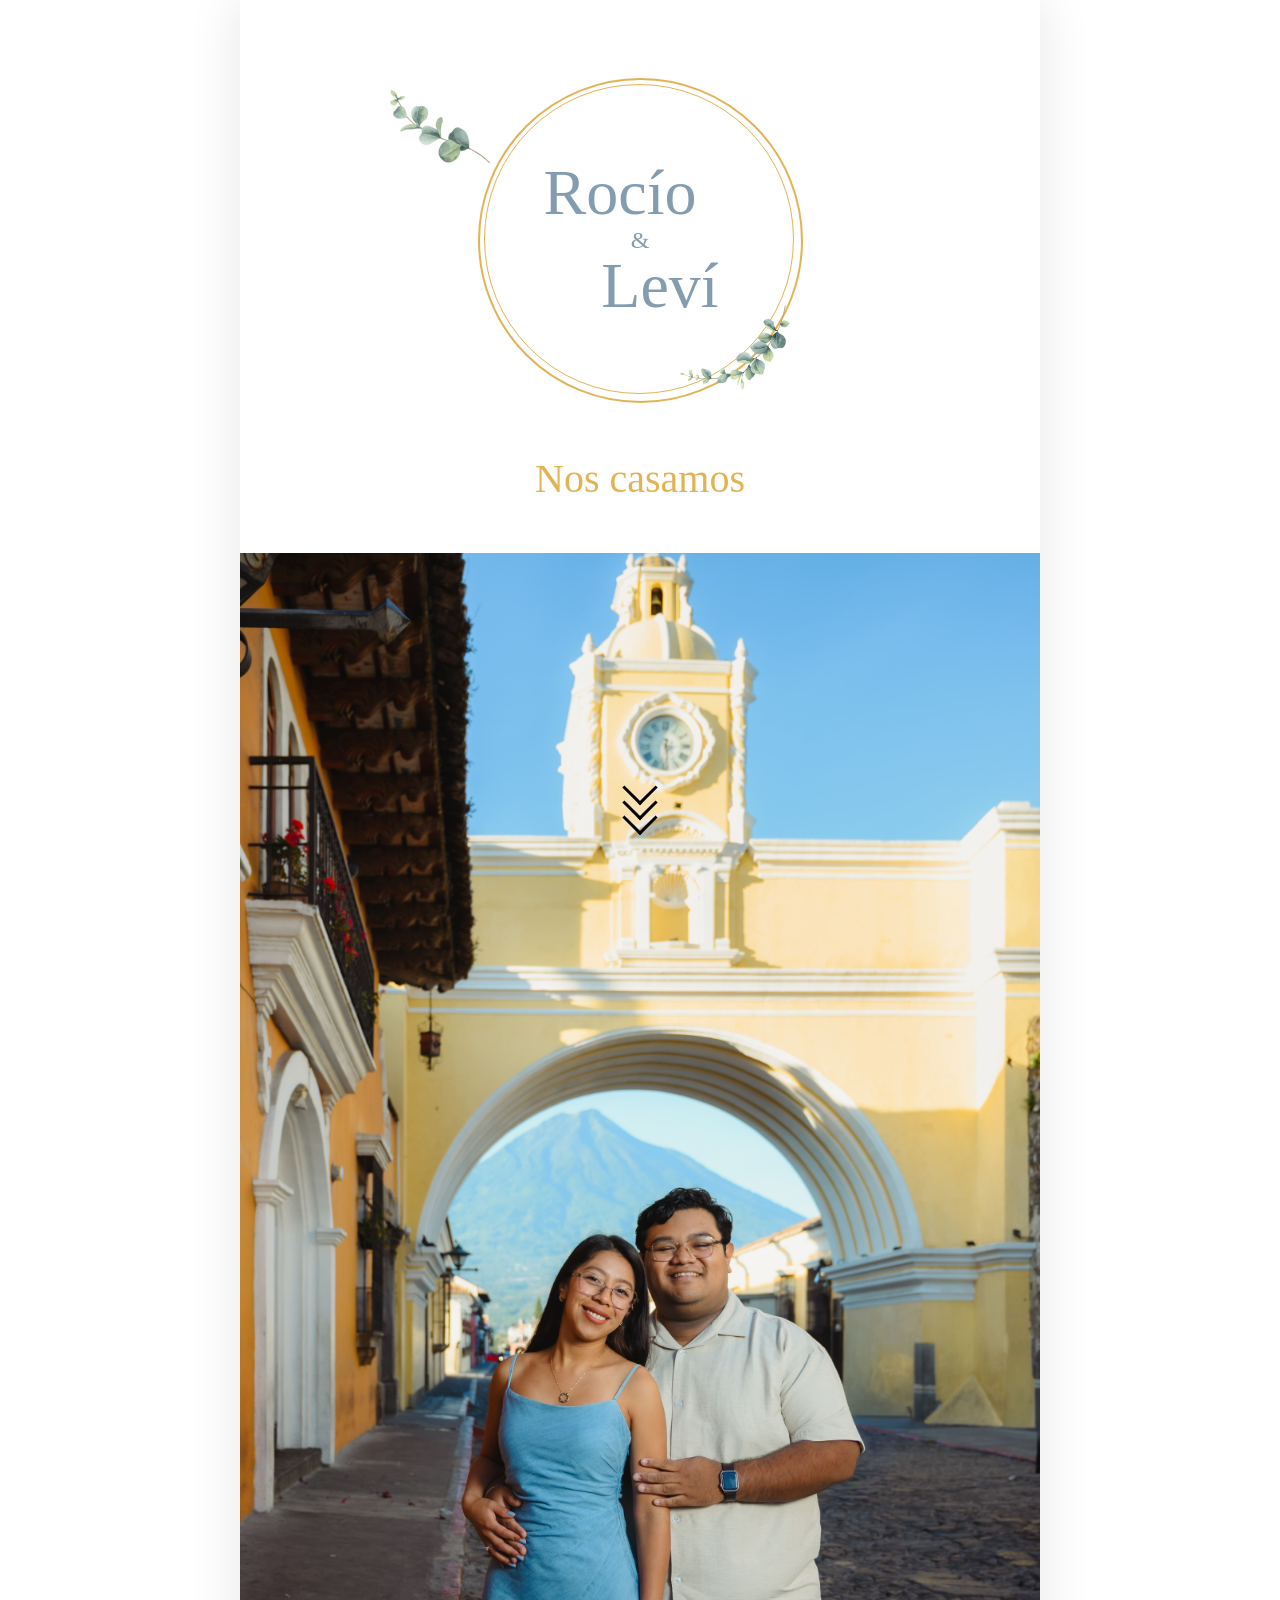
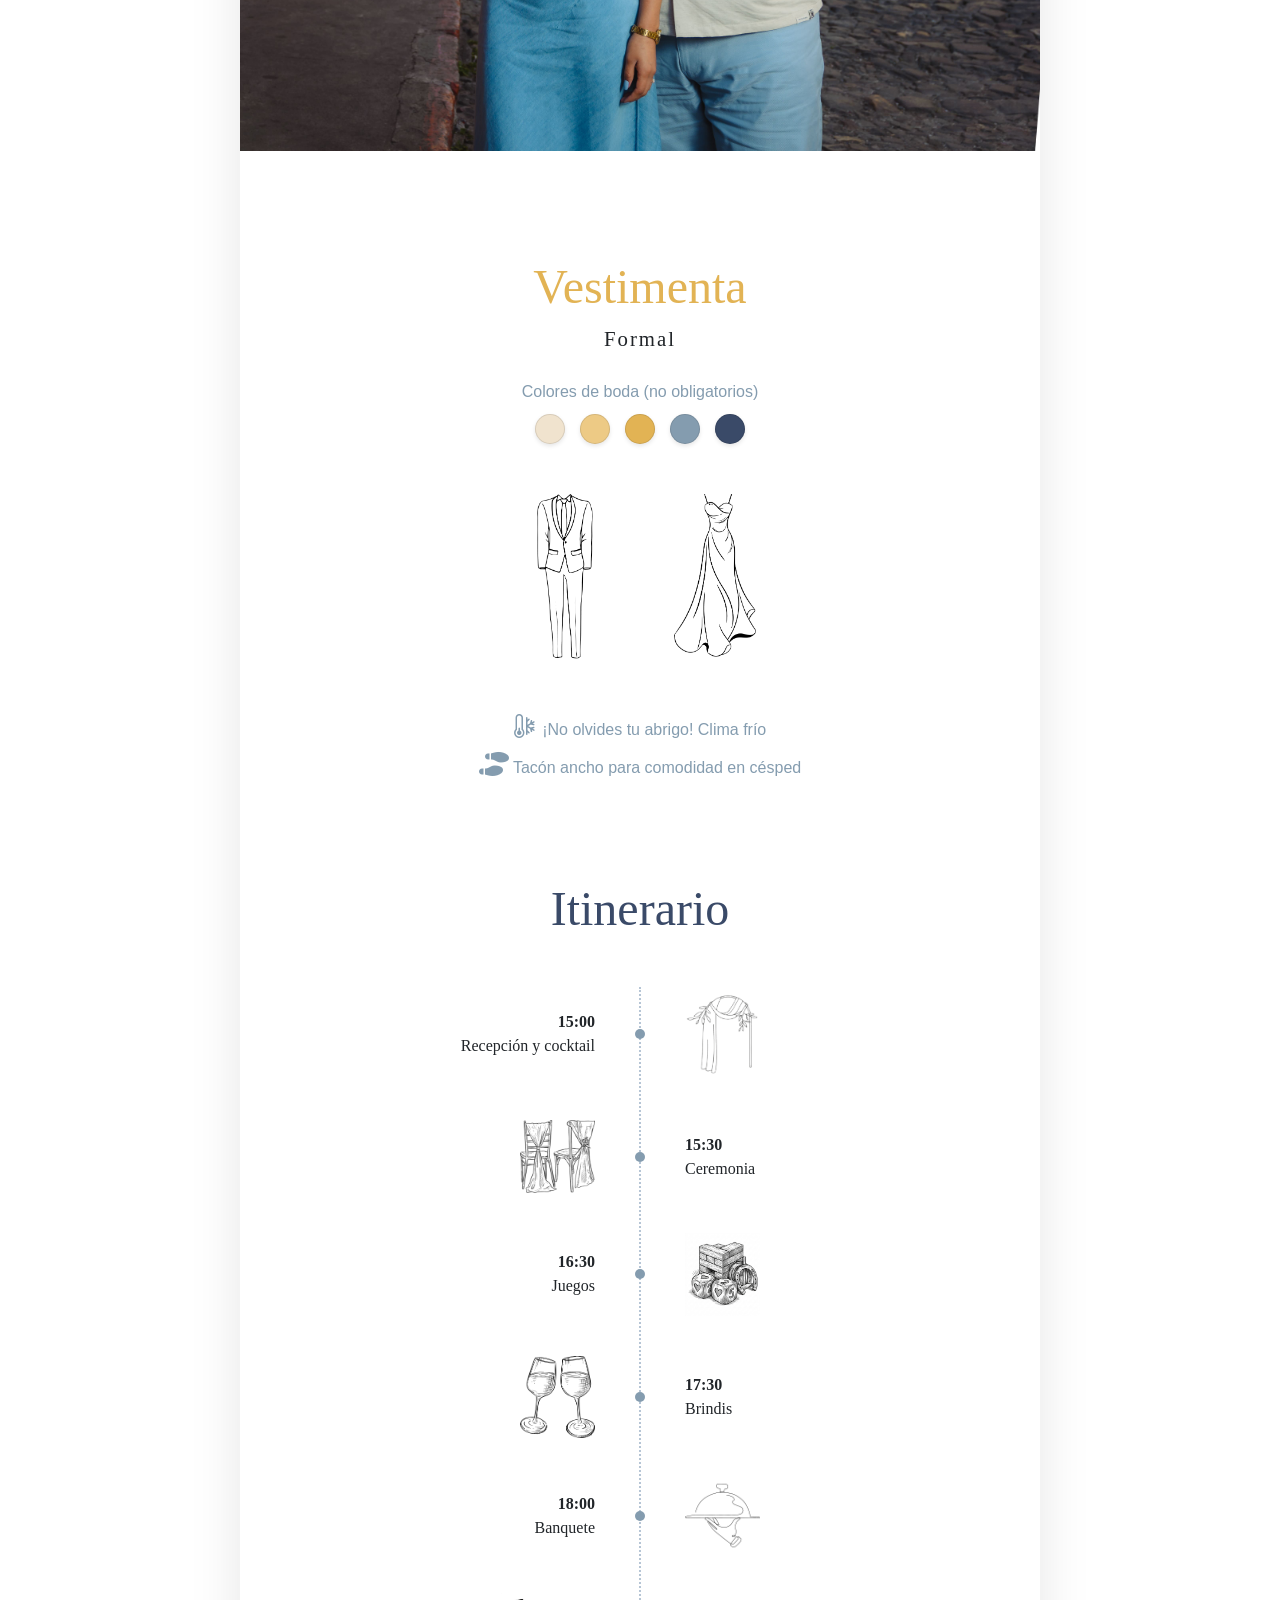
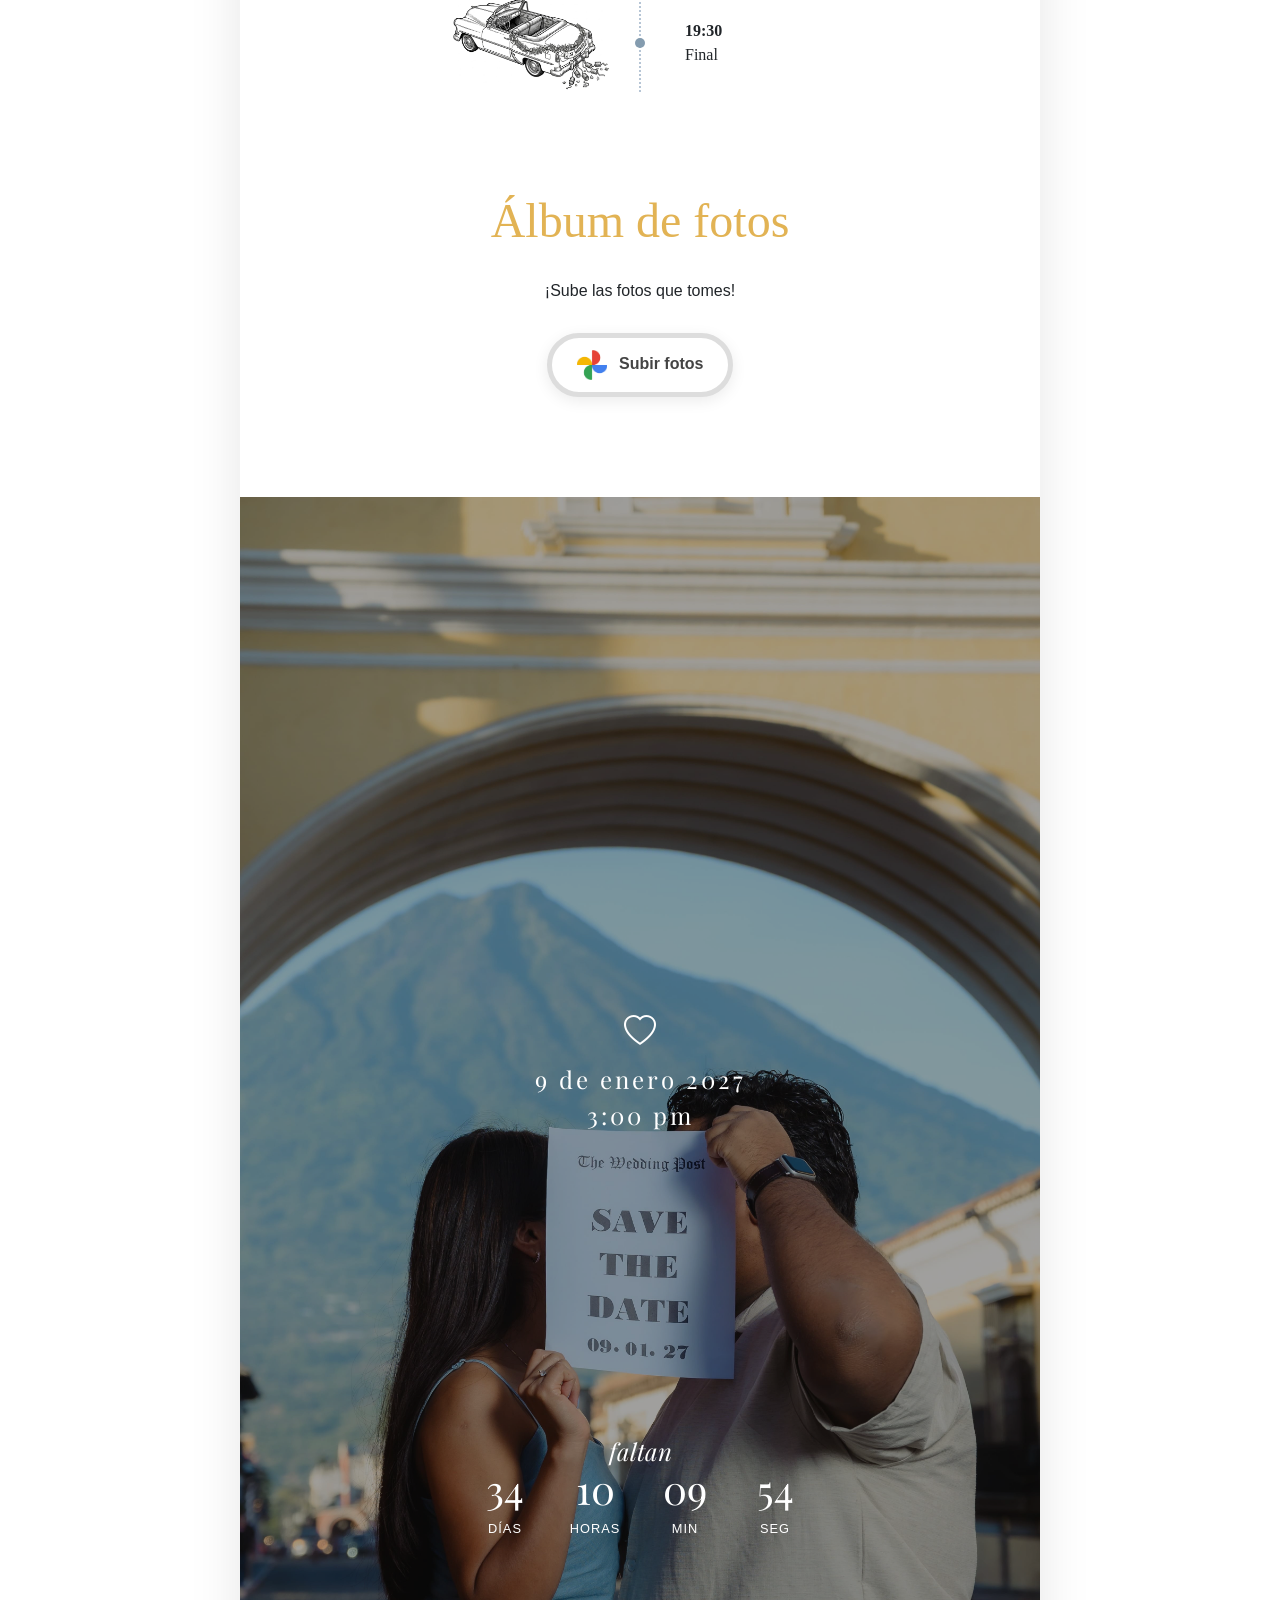
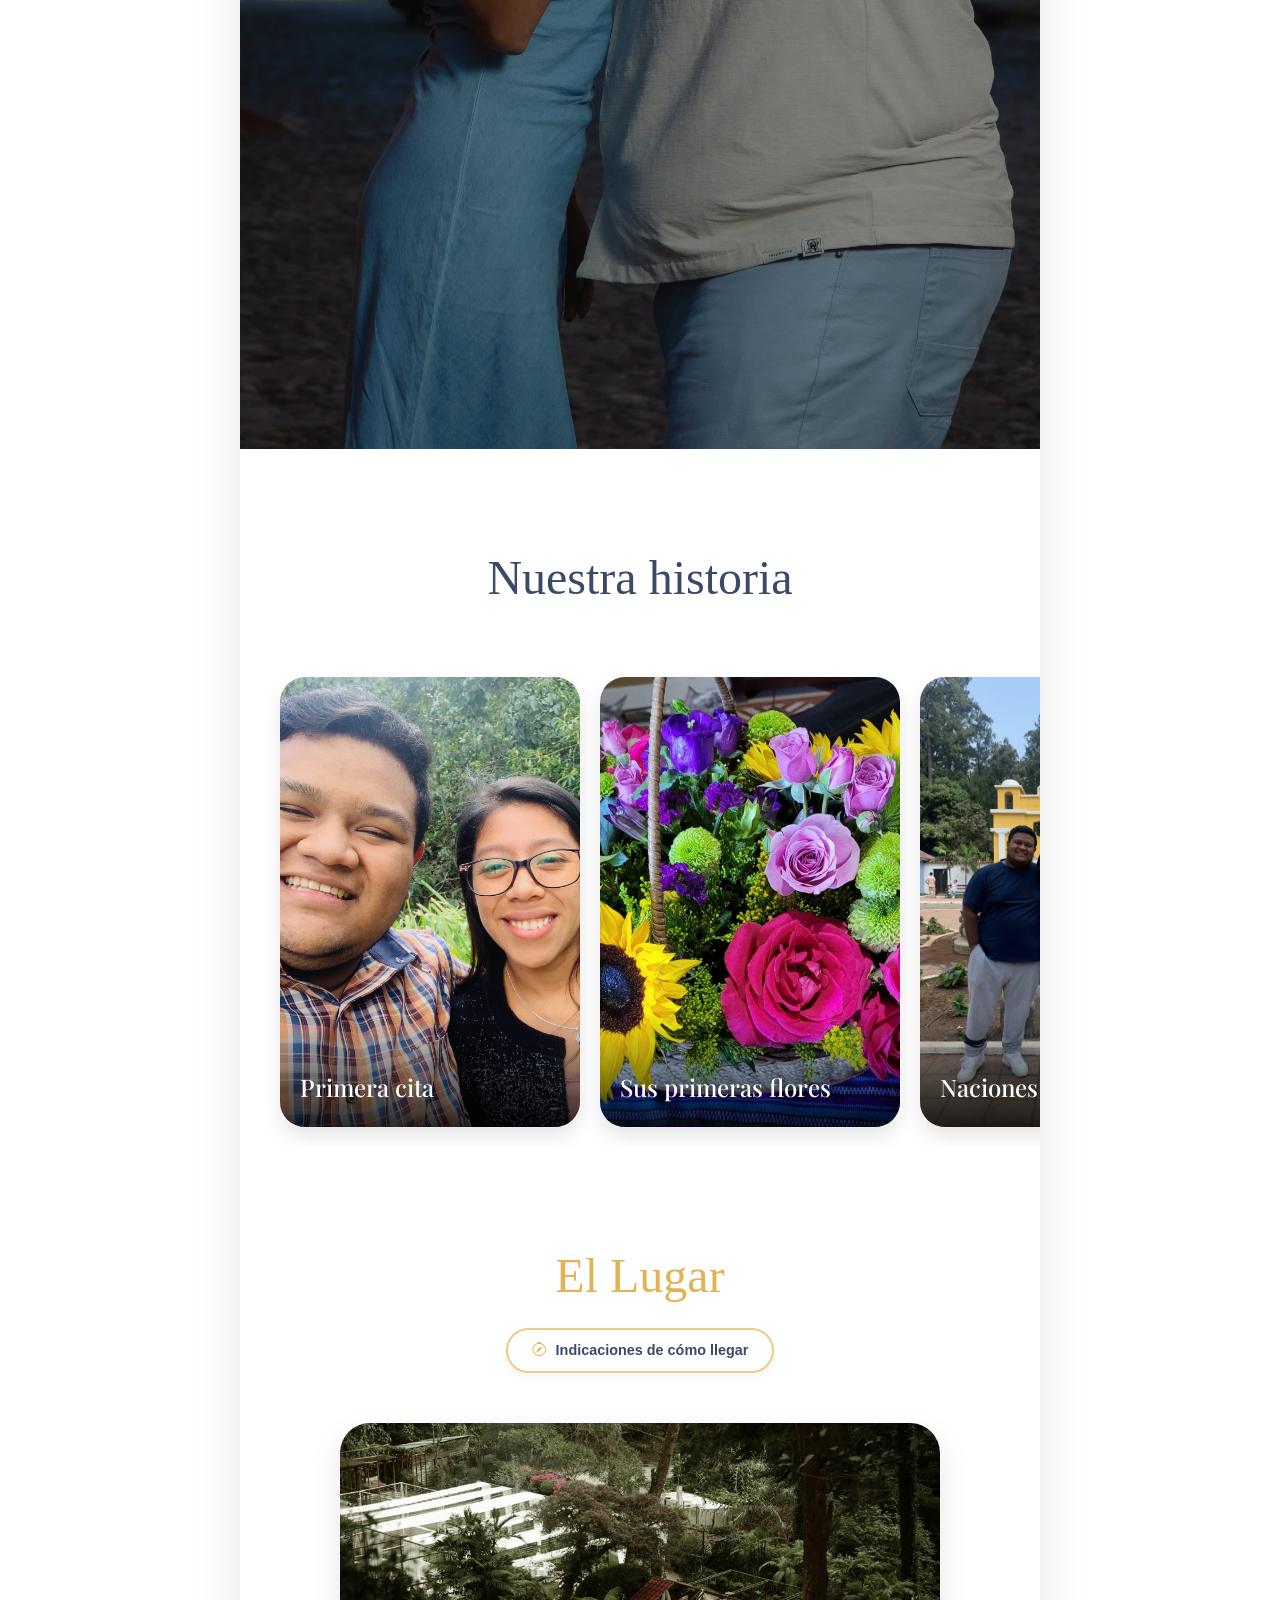
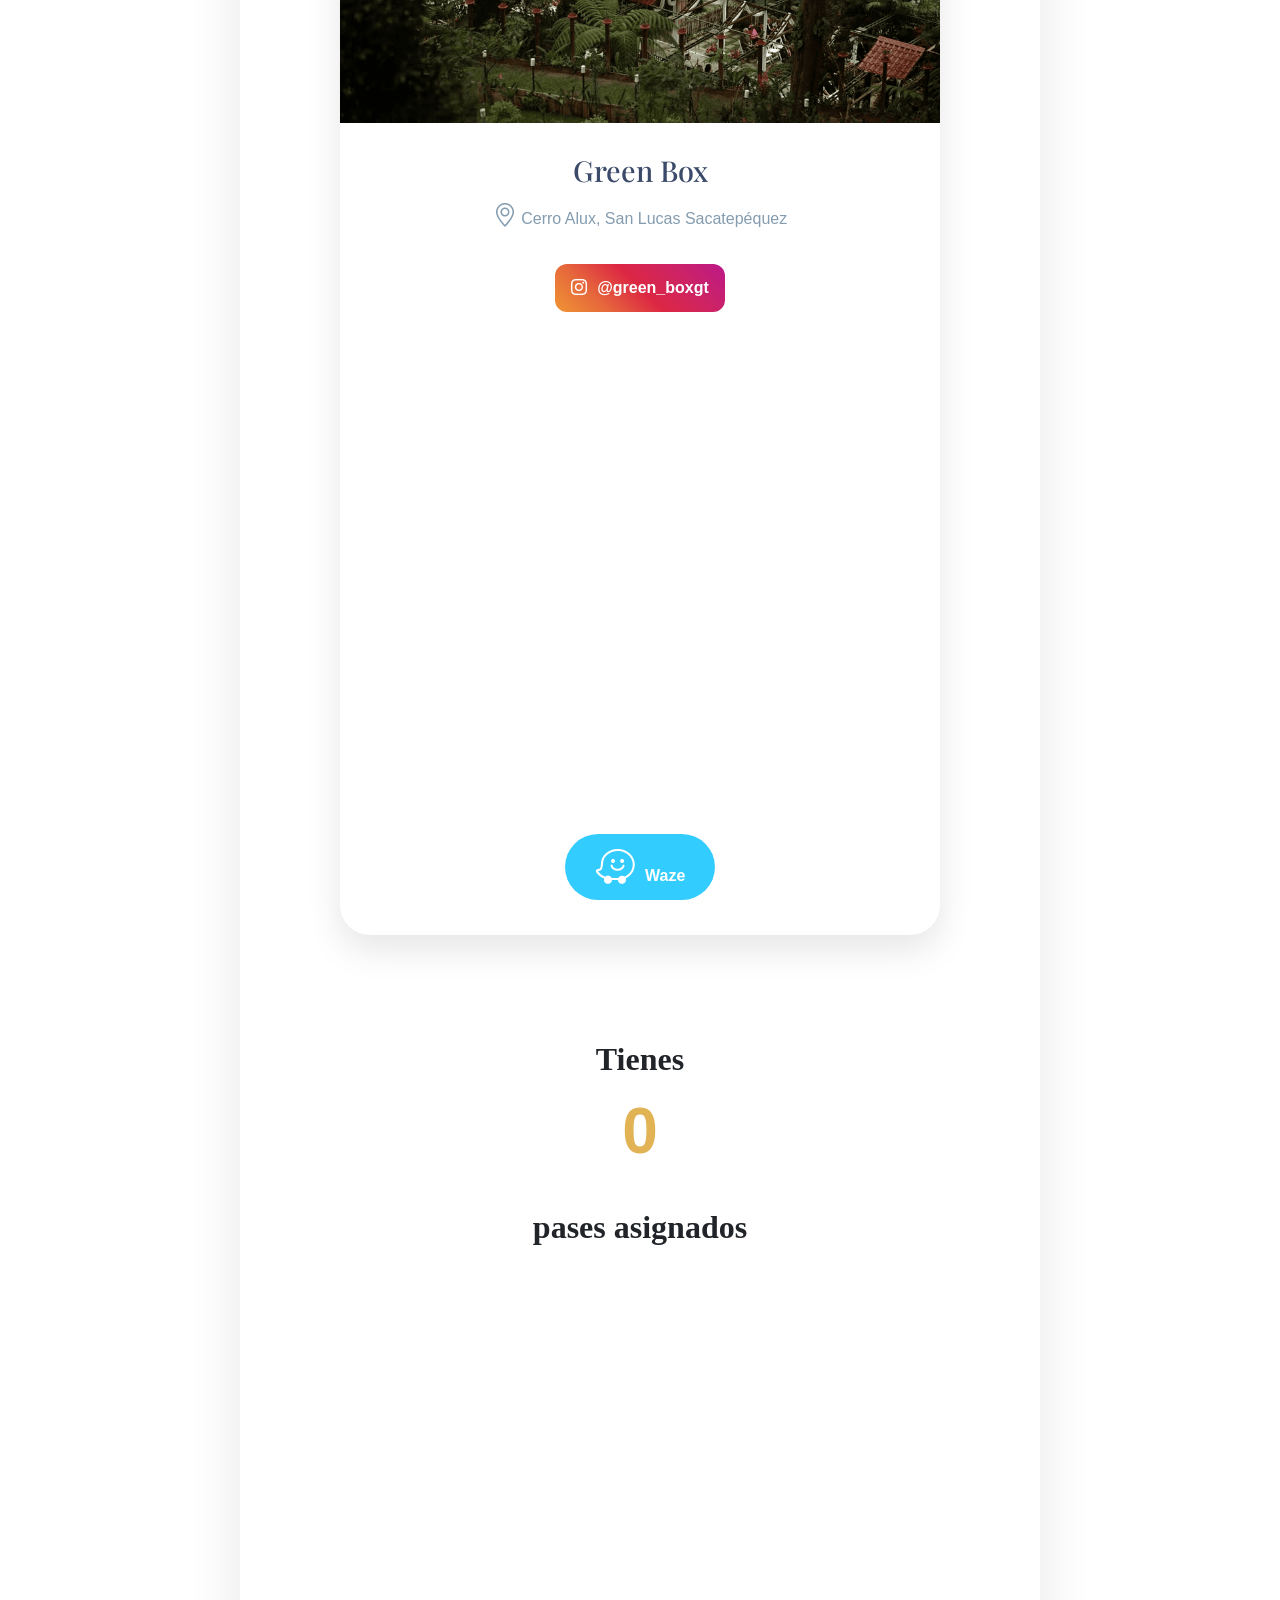
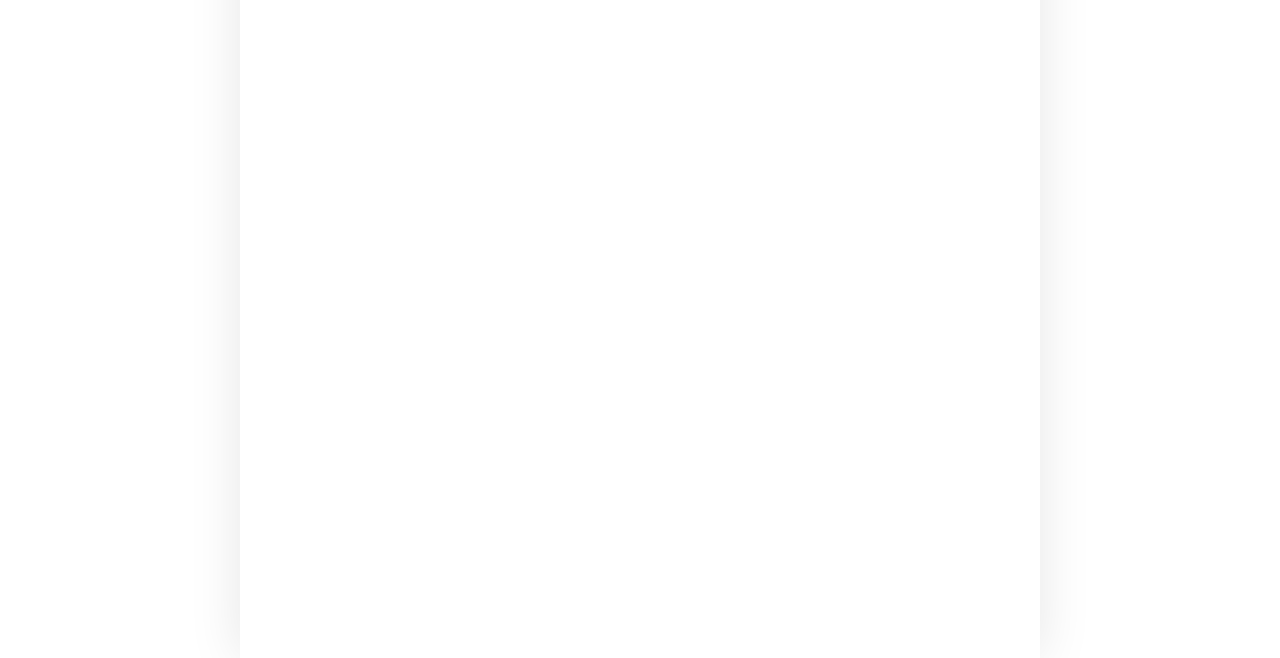
==== commit 53a07f9f: "Se agrega nueva tarjeta para entrega de casa" ====
--- a/index.html
+++ b/index.html
@@ -435,6 +435,13 @@
                     </div>
 
                     <div class="tarjeta-foto">
+                        <img src="images/nosotros/entrega_casa.jpeg" alt="Entrega de casa">
+                        <div class="info-momento">
+                            <h3 class="titulo-momento">Entrega de casa</h3>
+                        </div>
+                    </div>
+
+                    <div class="tarjeta-foto">
                         <img src="images/nosotros/sdt_1.jpg" alt="Save The Date">
                         <div class="info-momento">
                             <h3 class="titulo-momento">Save The Date</h3>
